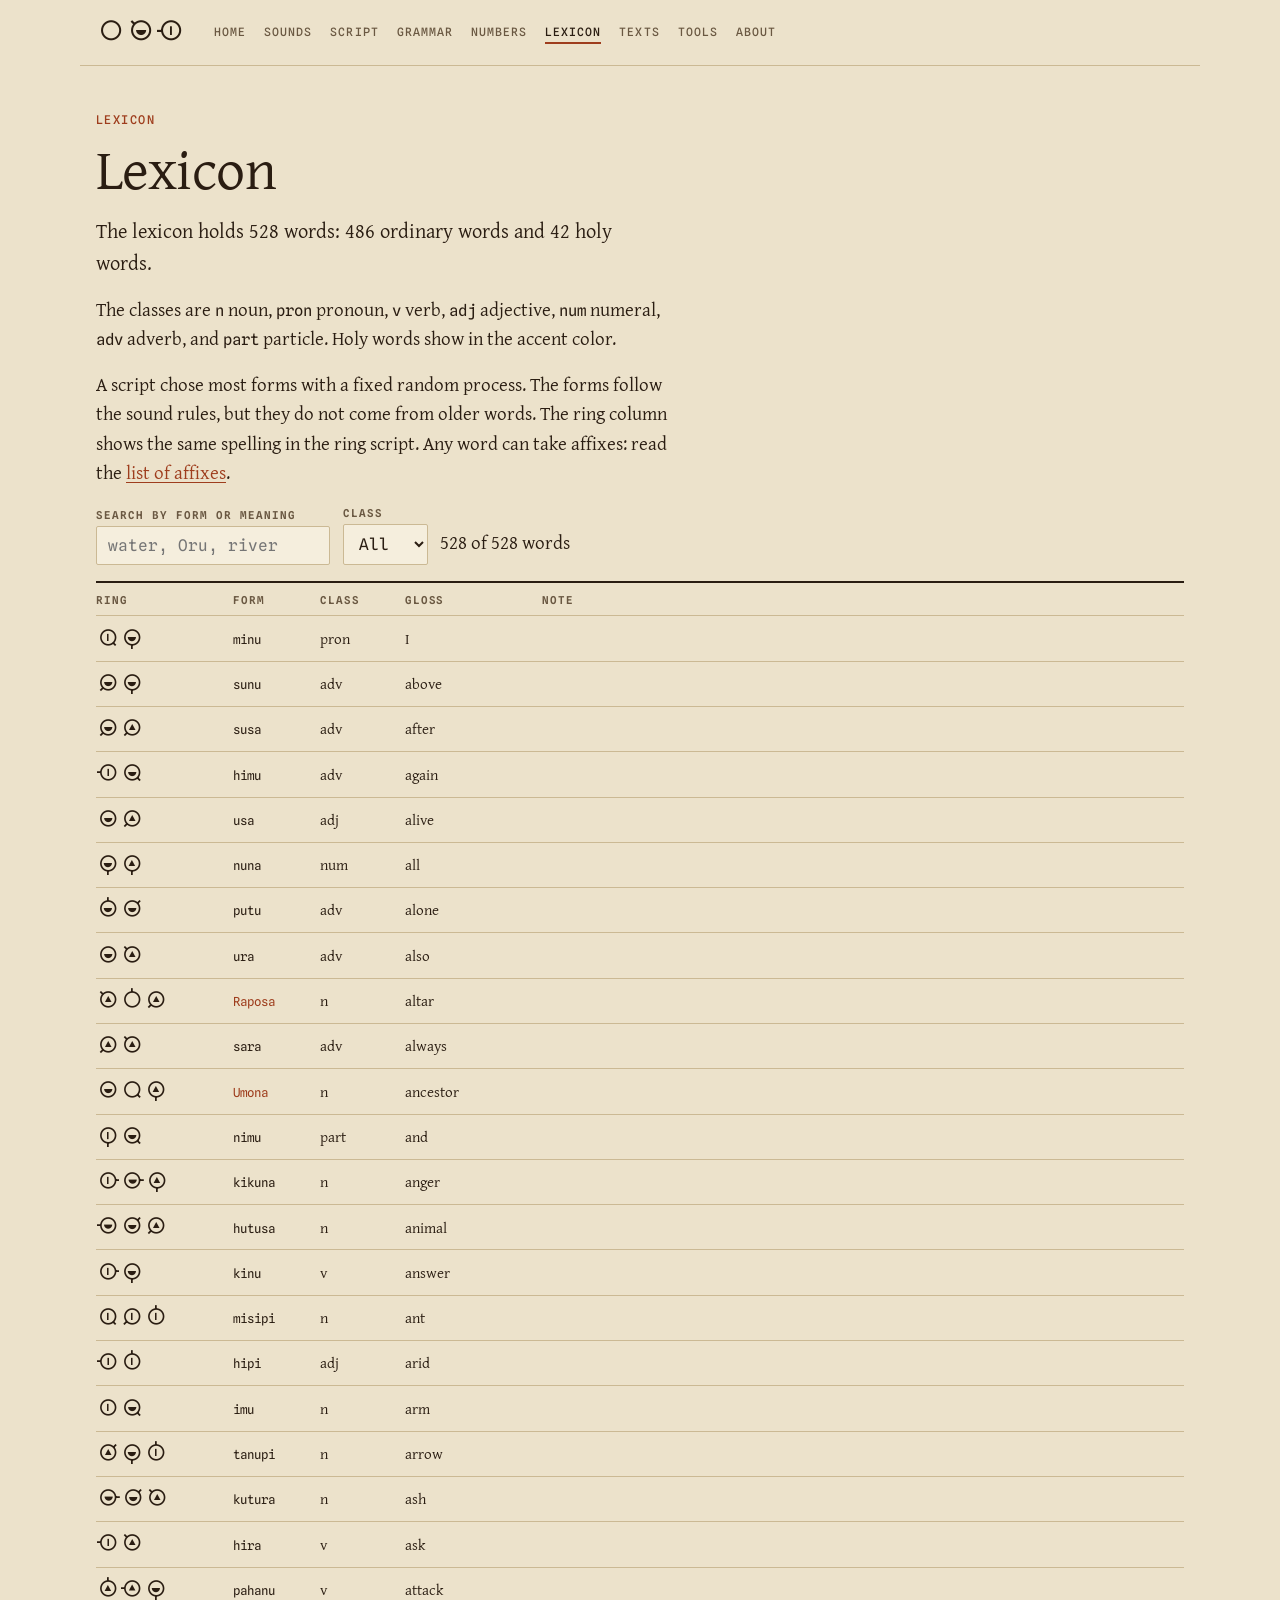
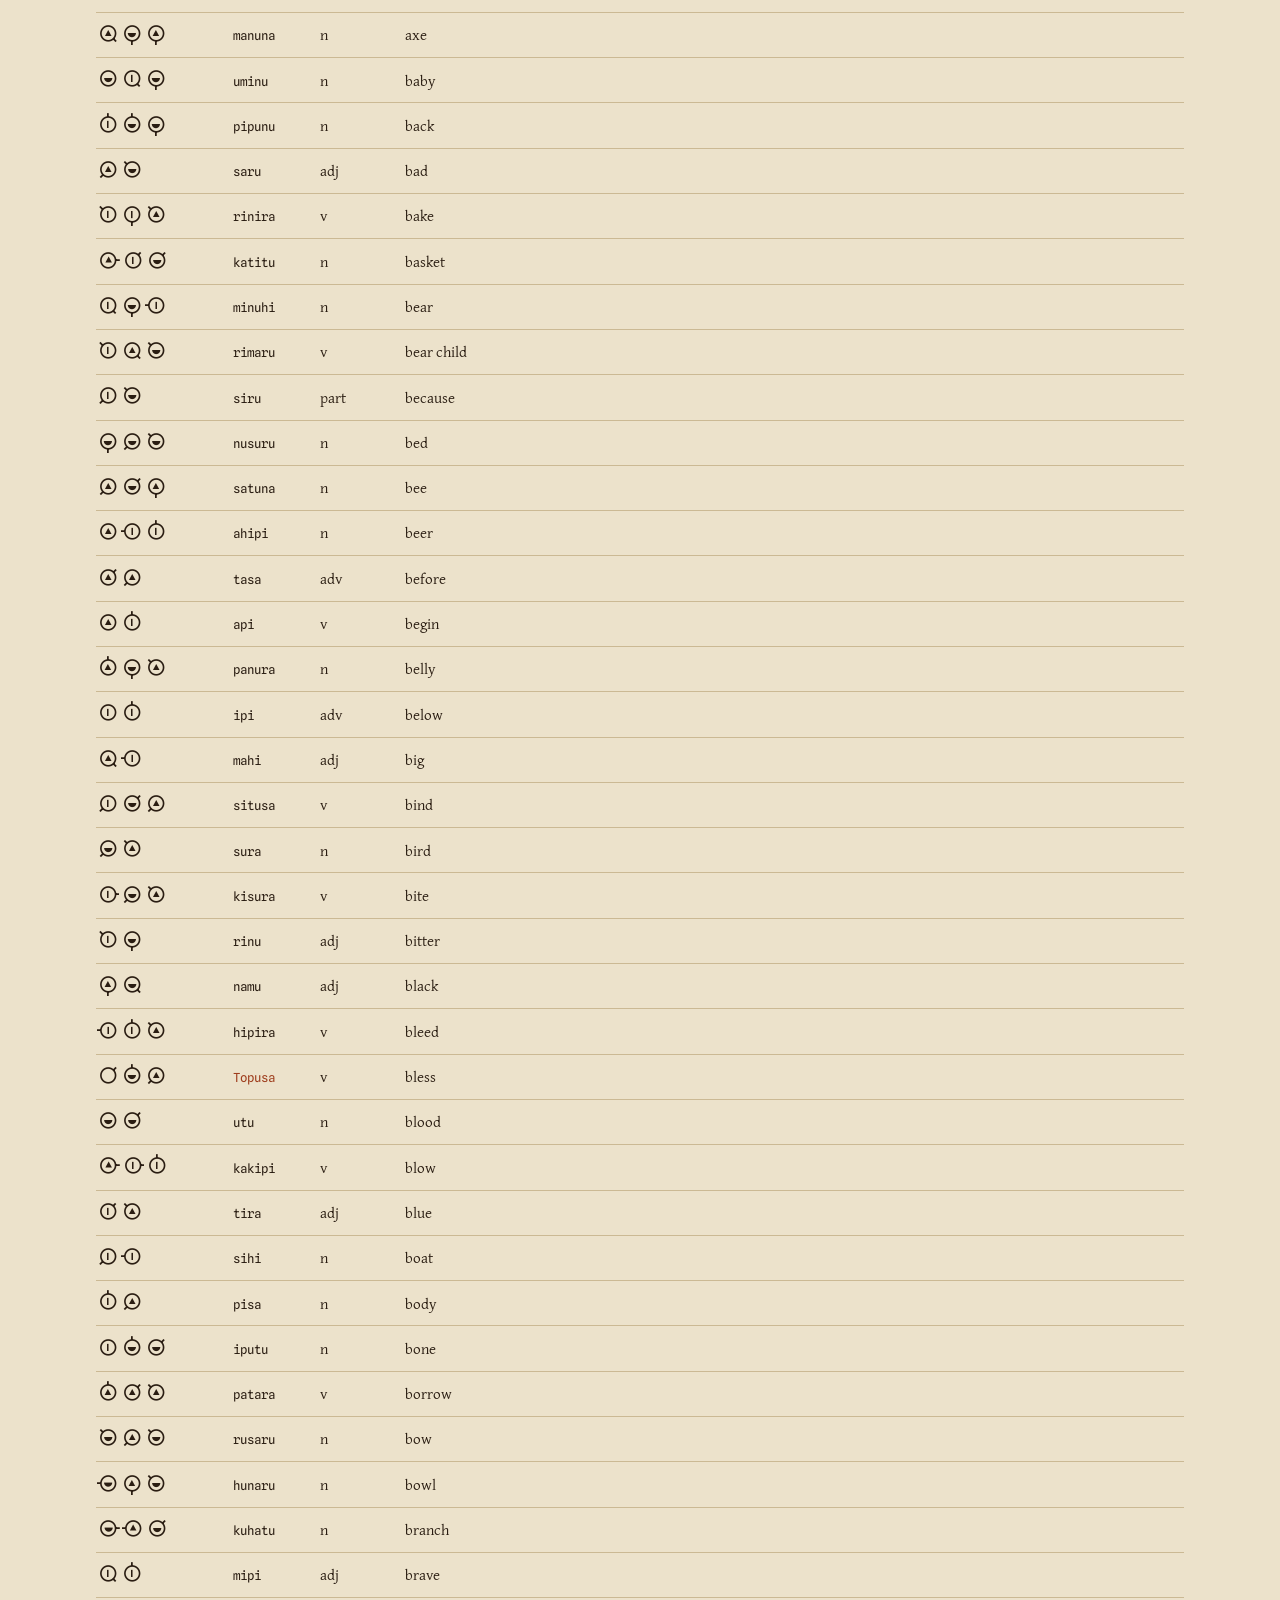
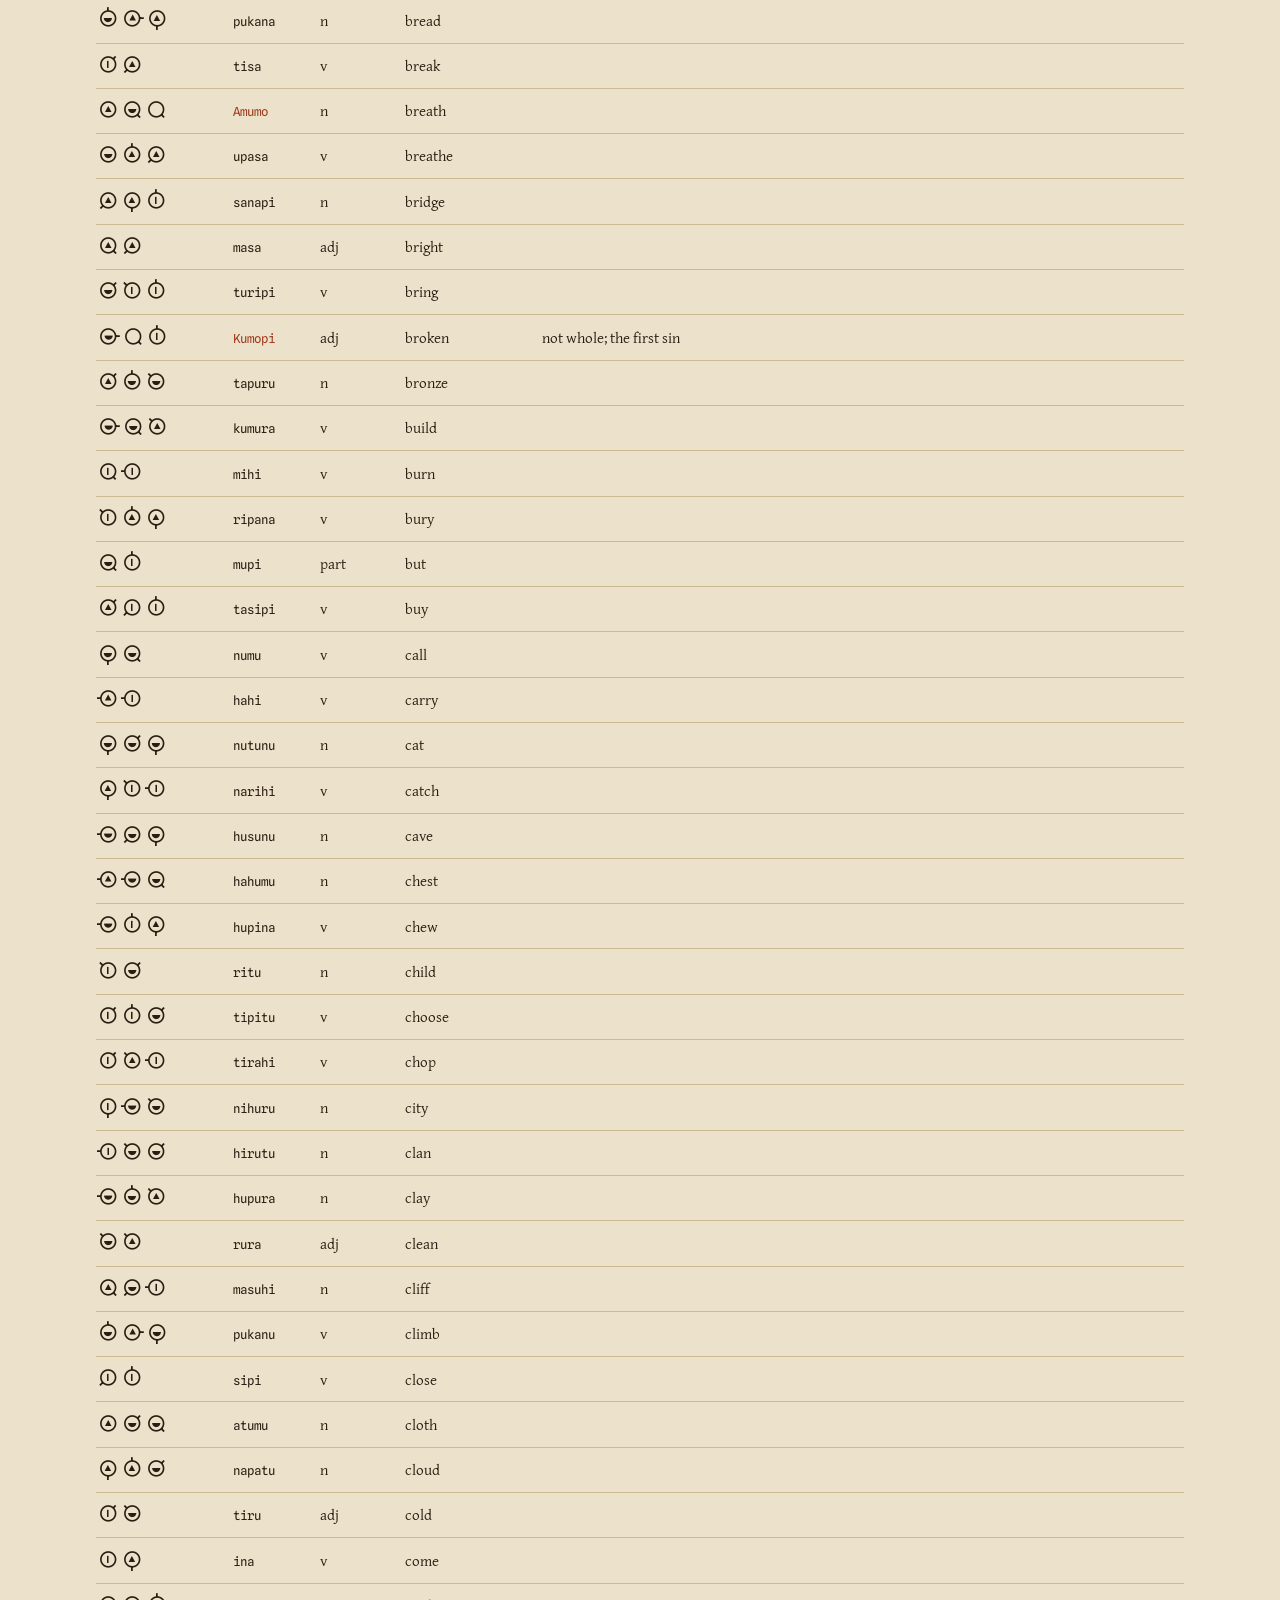
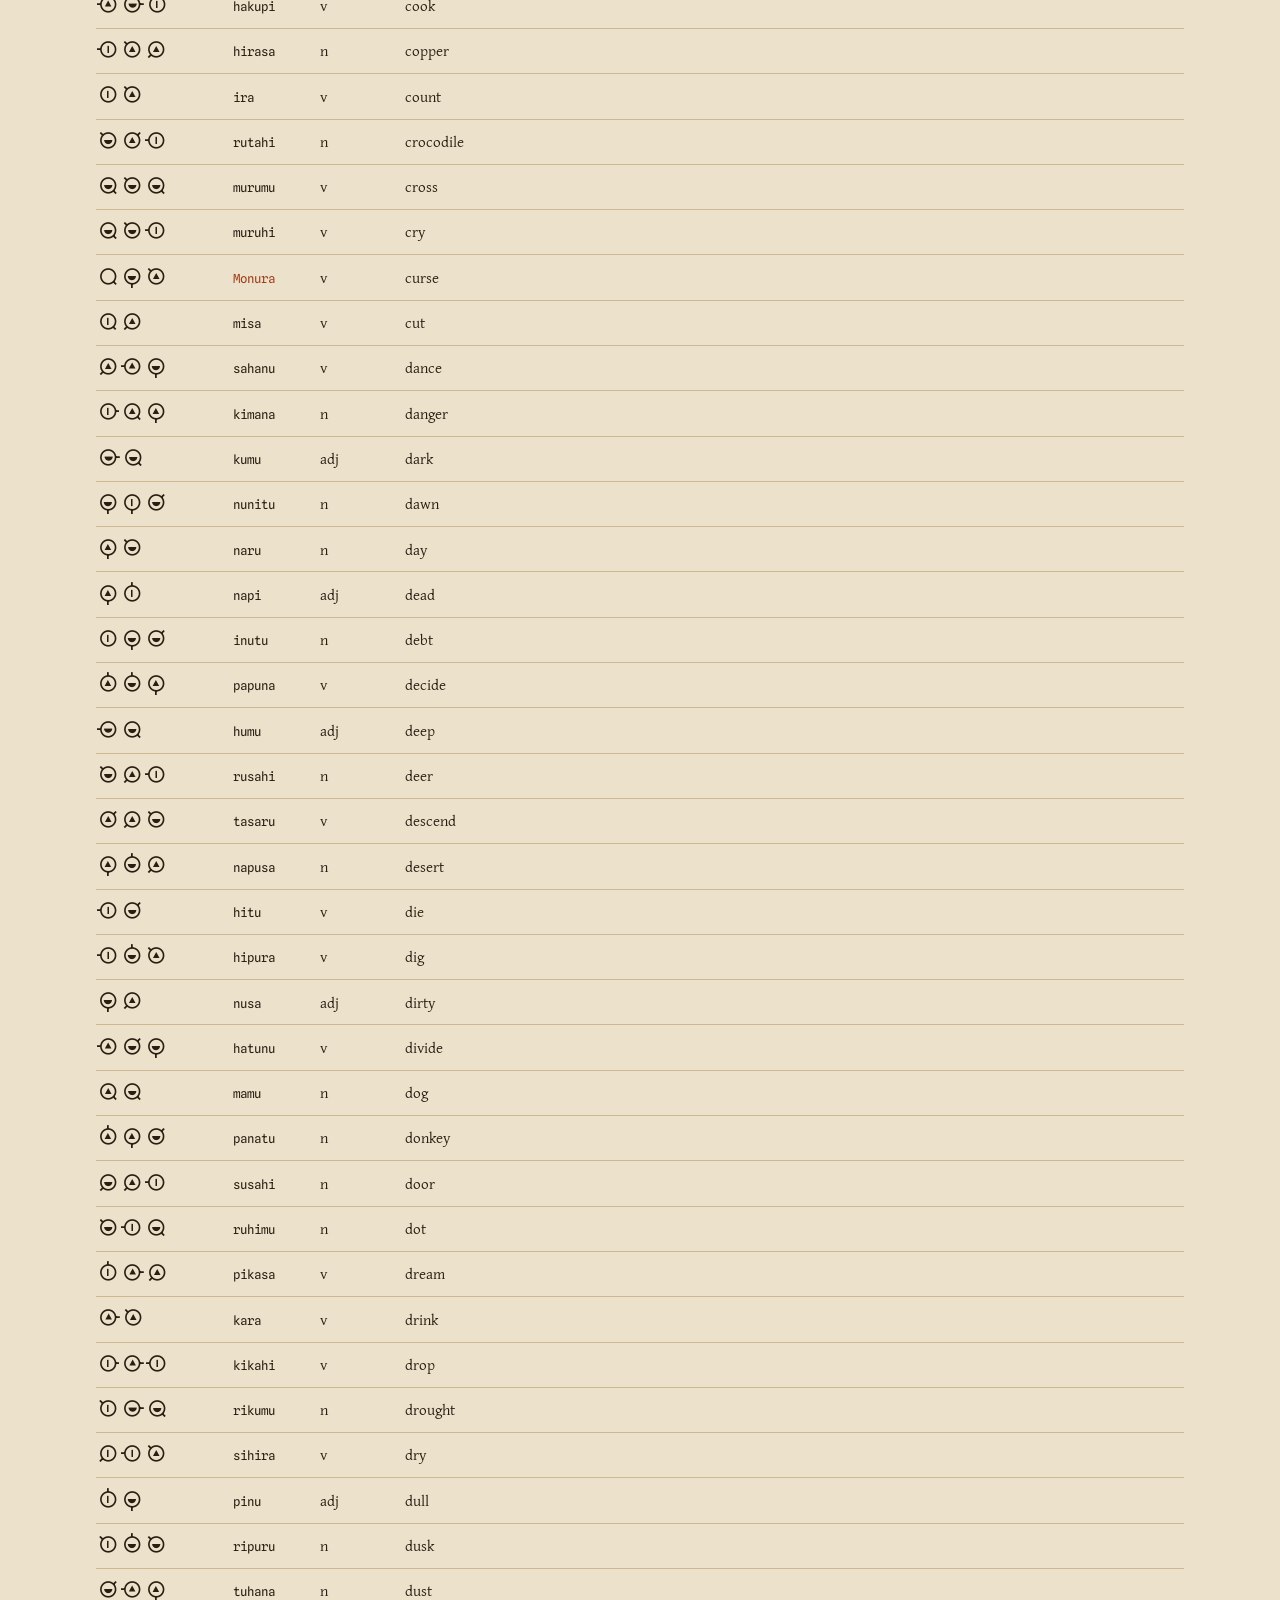
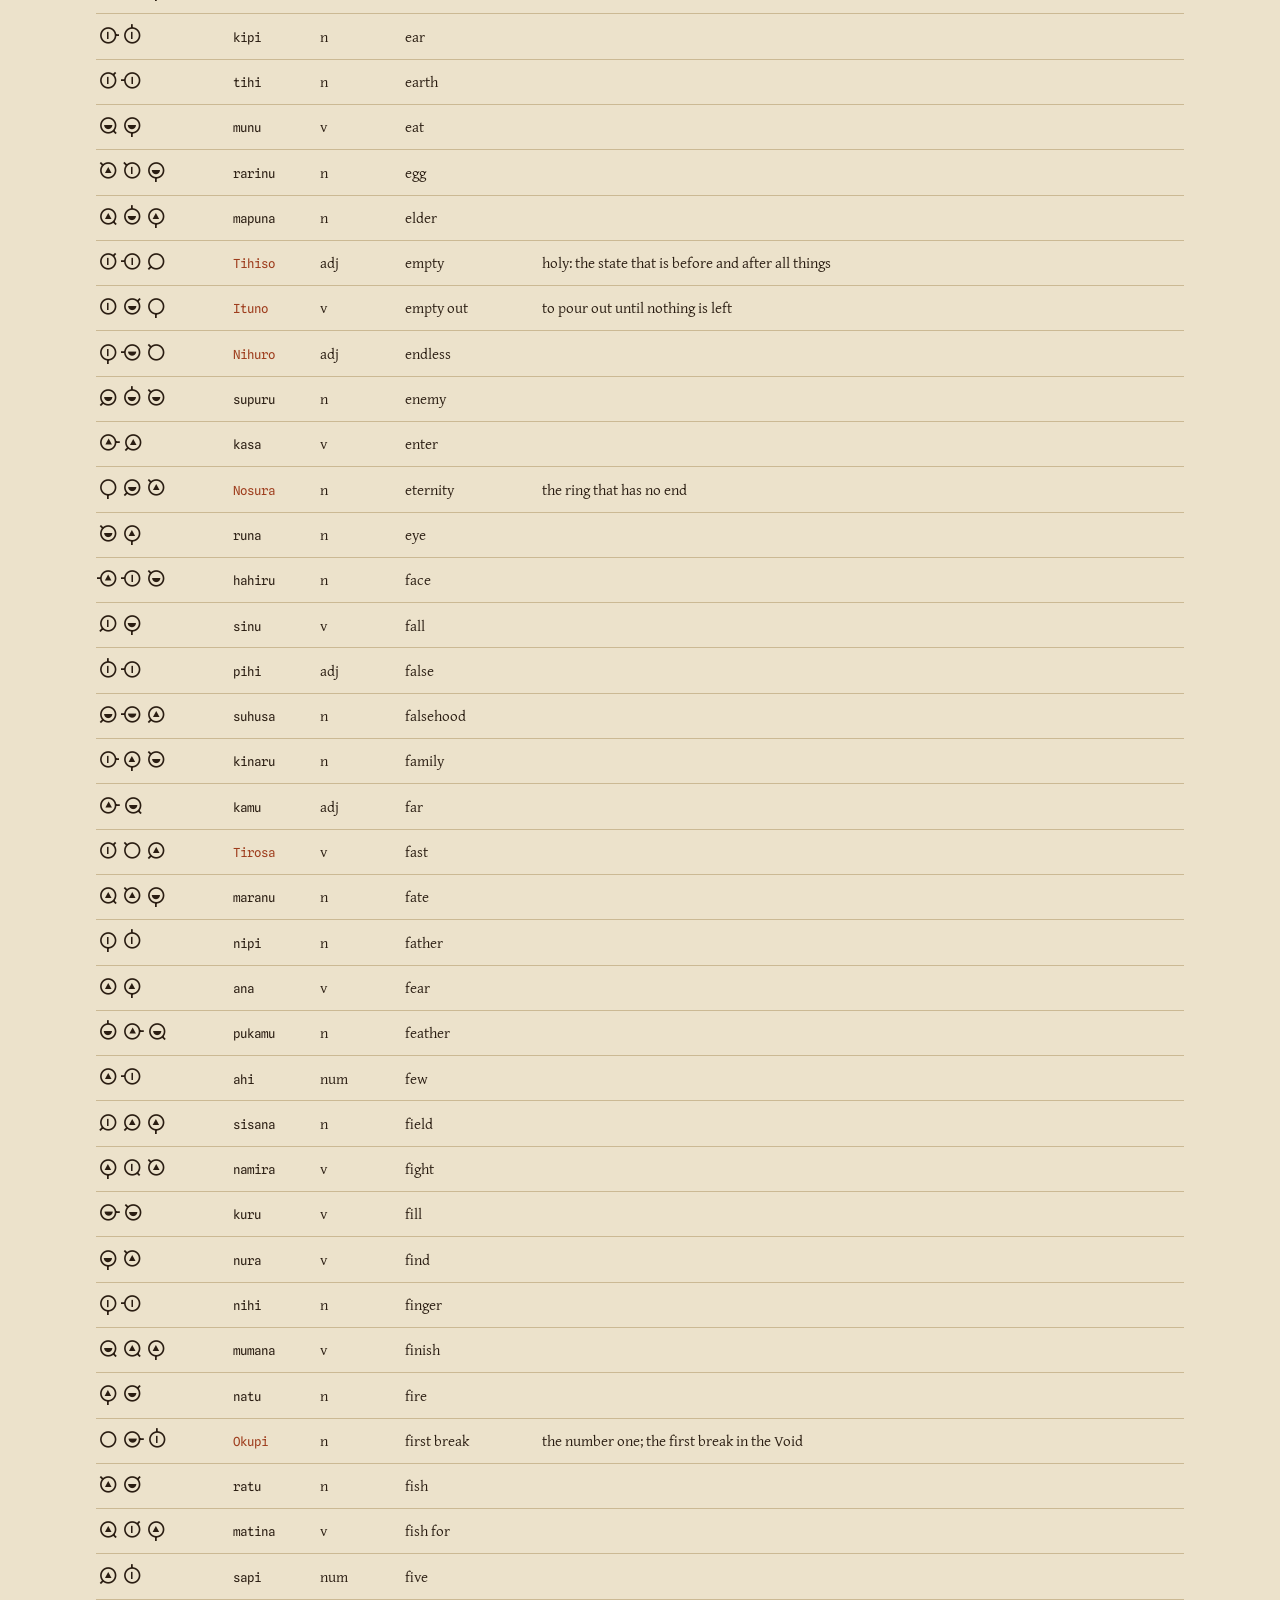
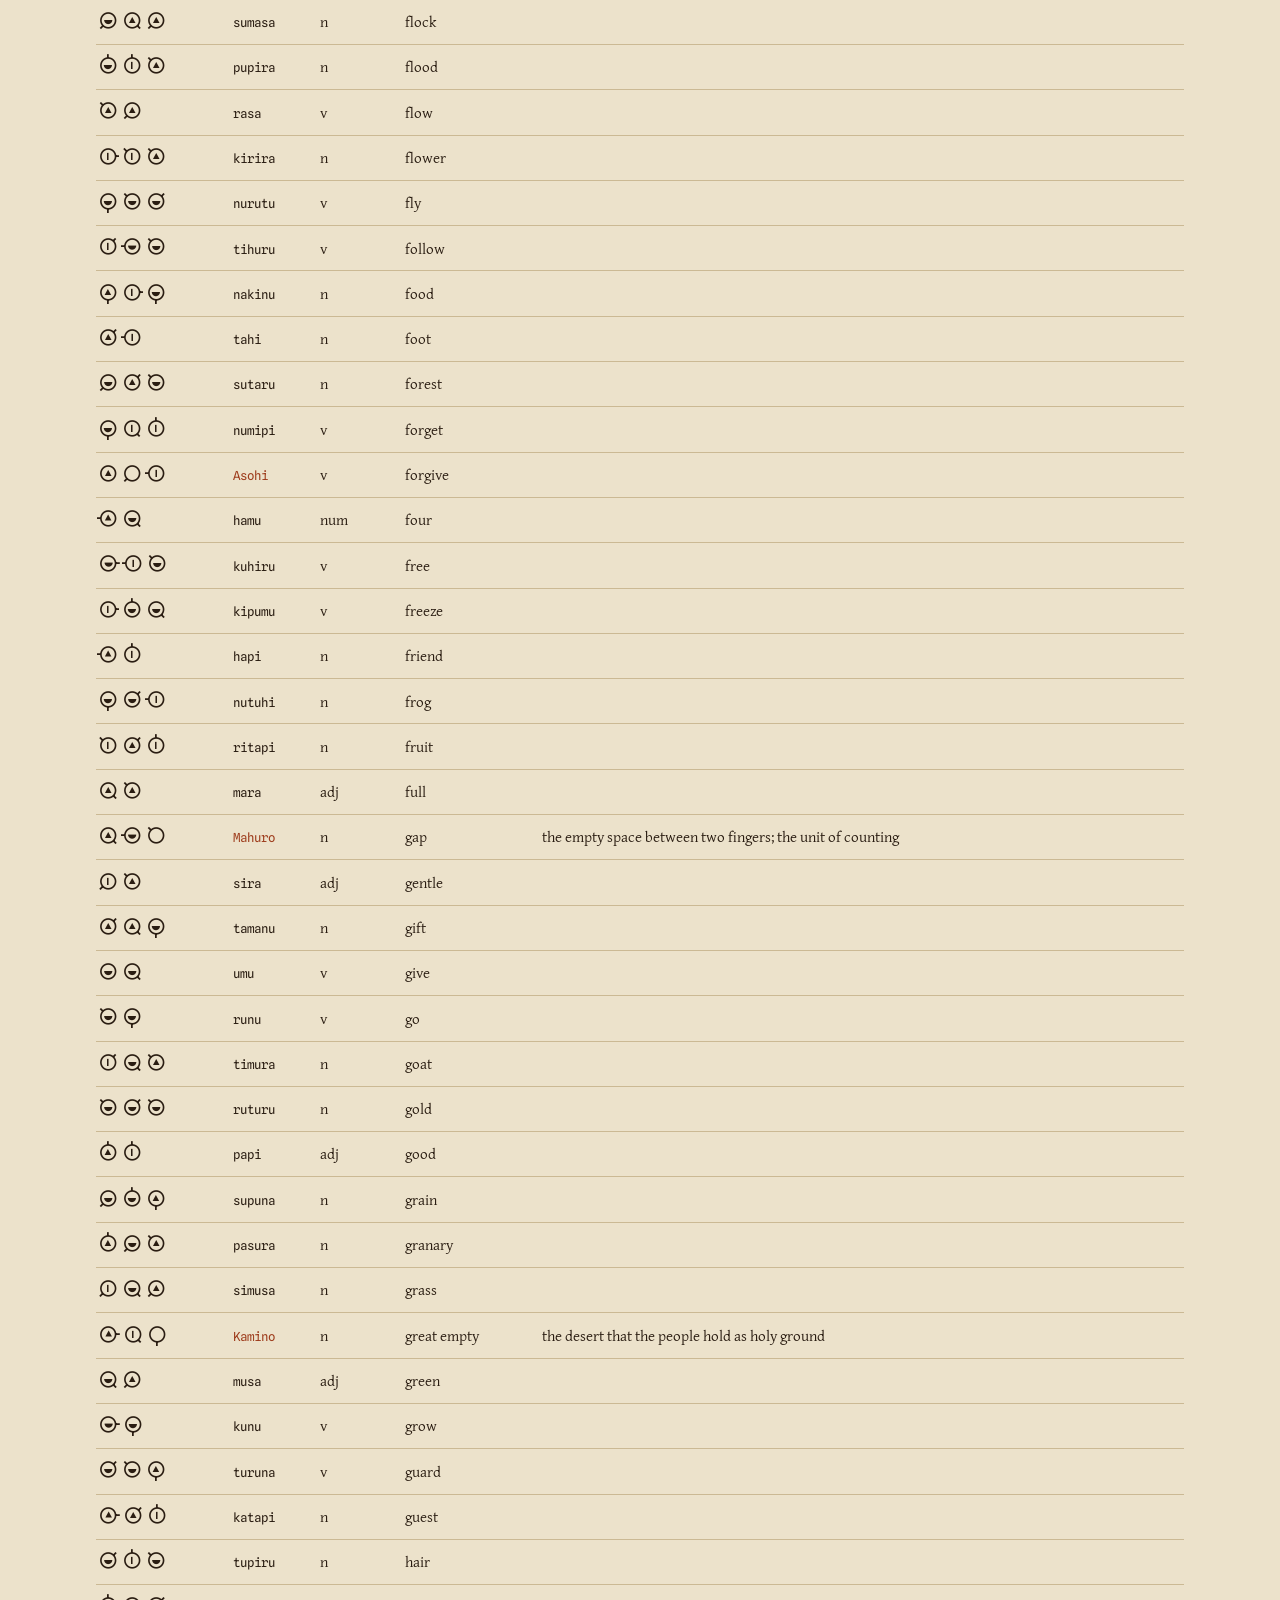
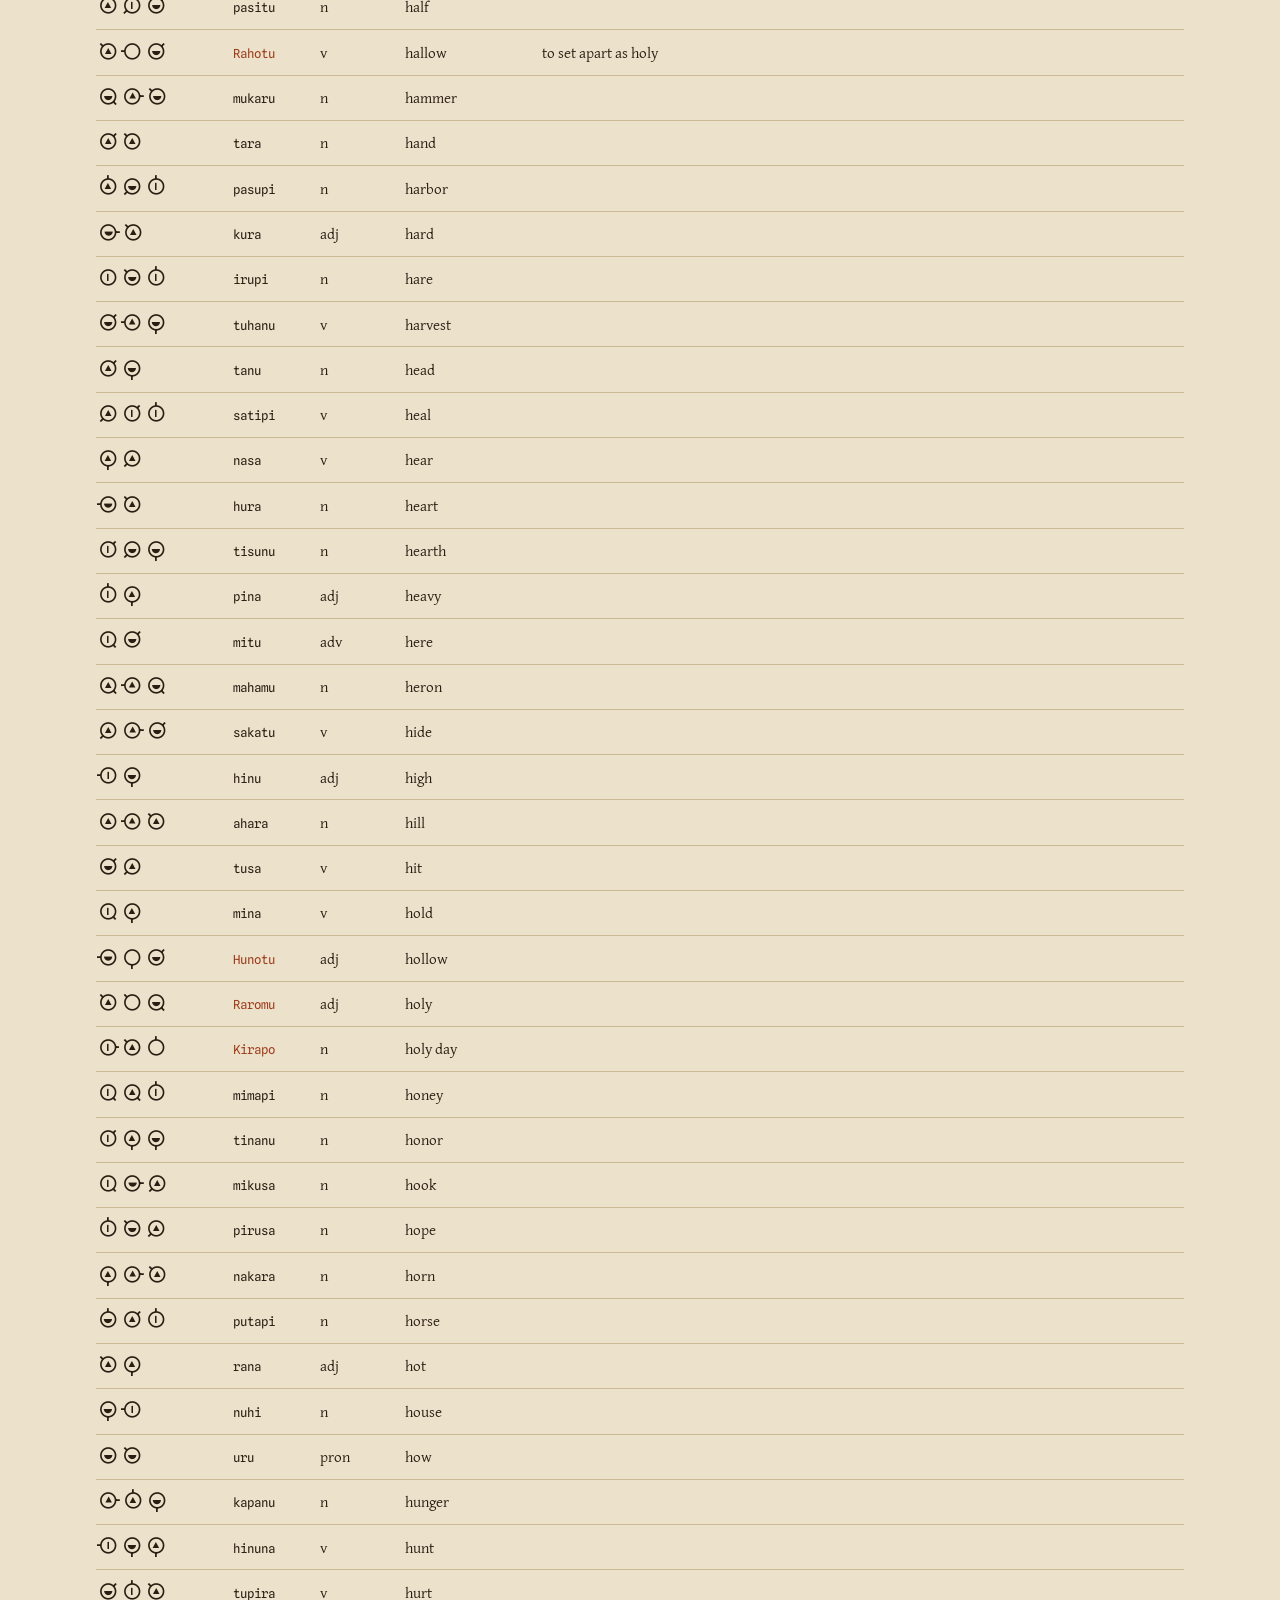
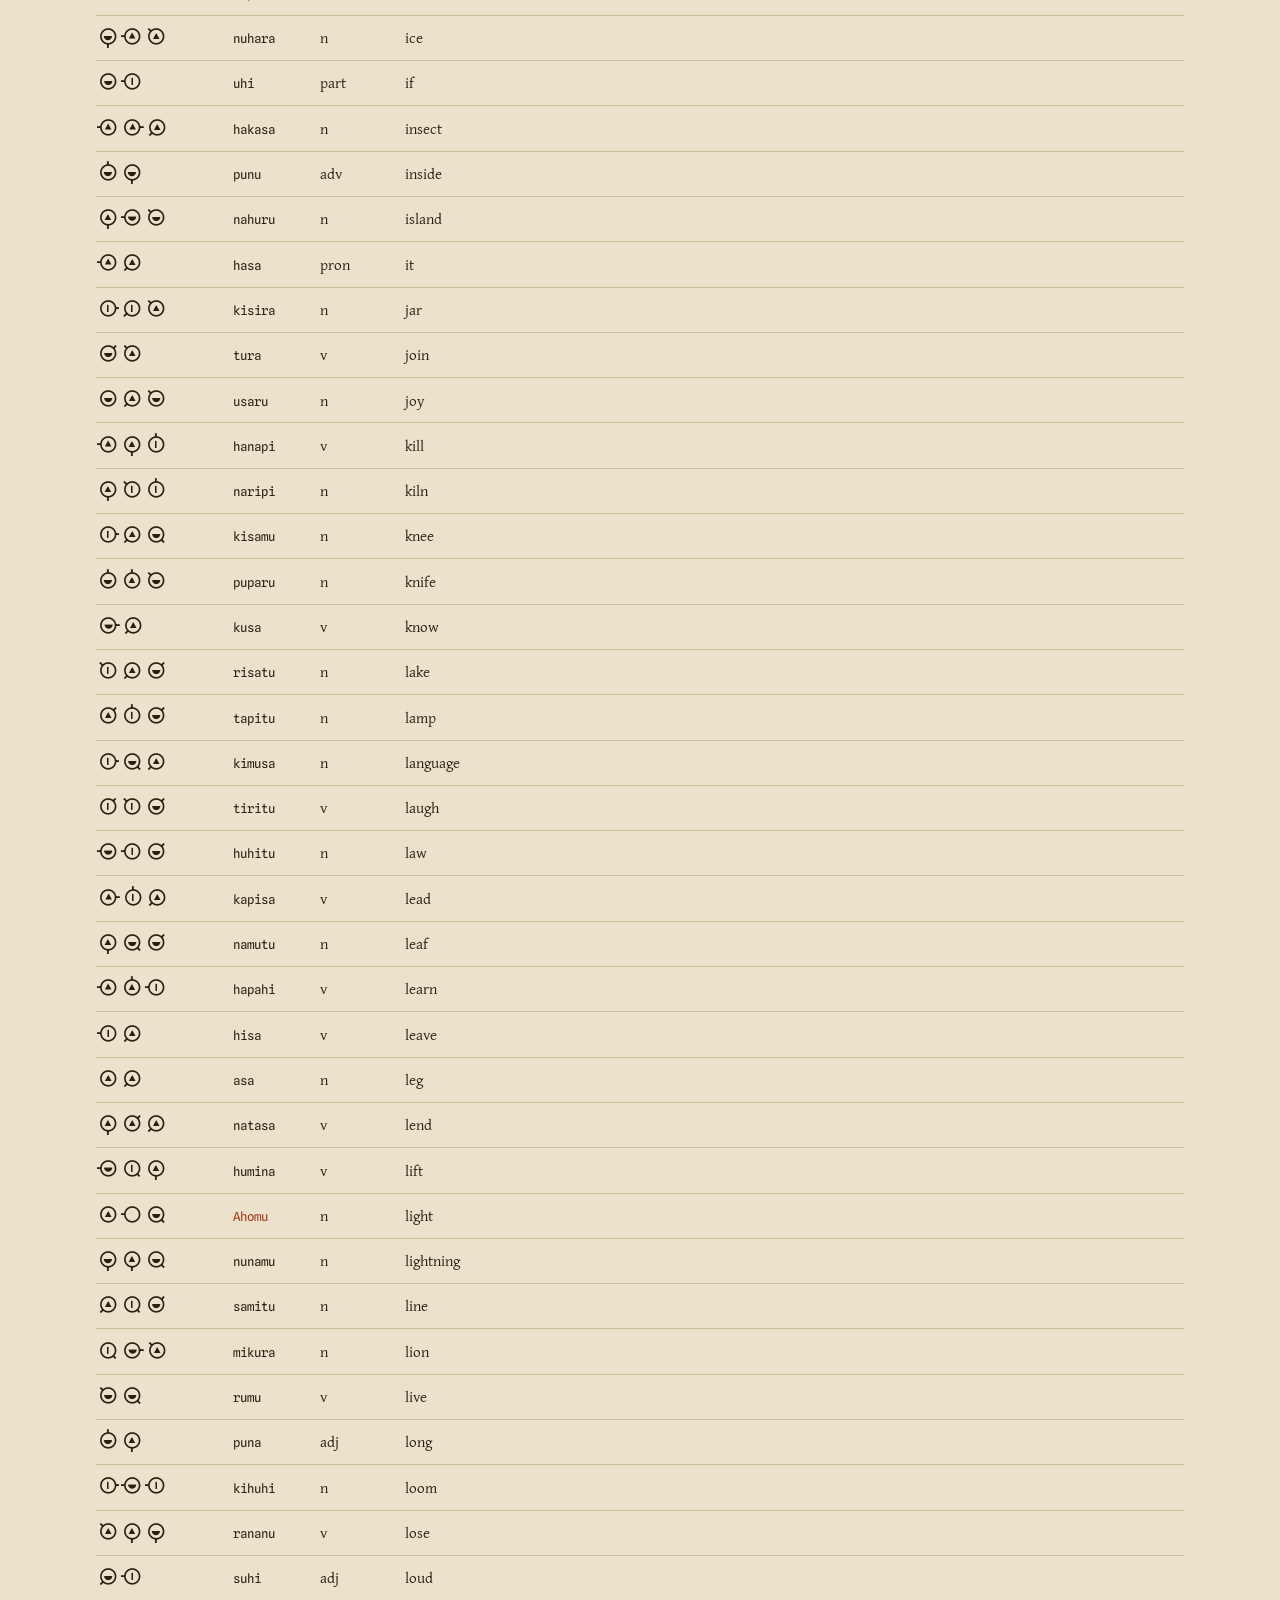
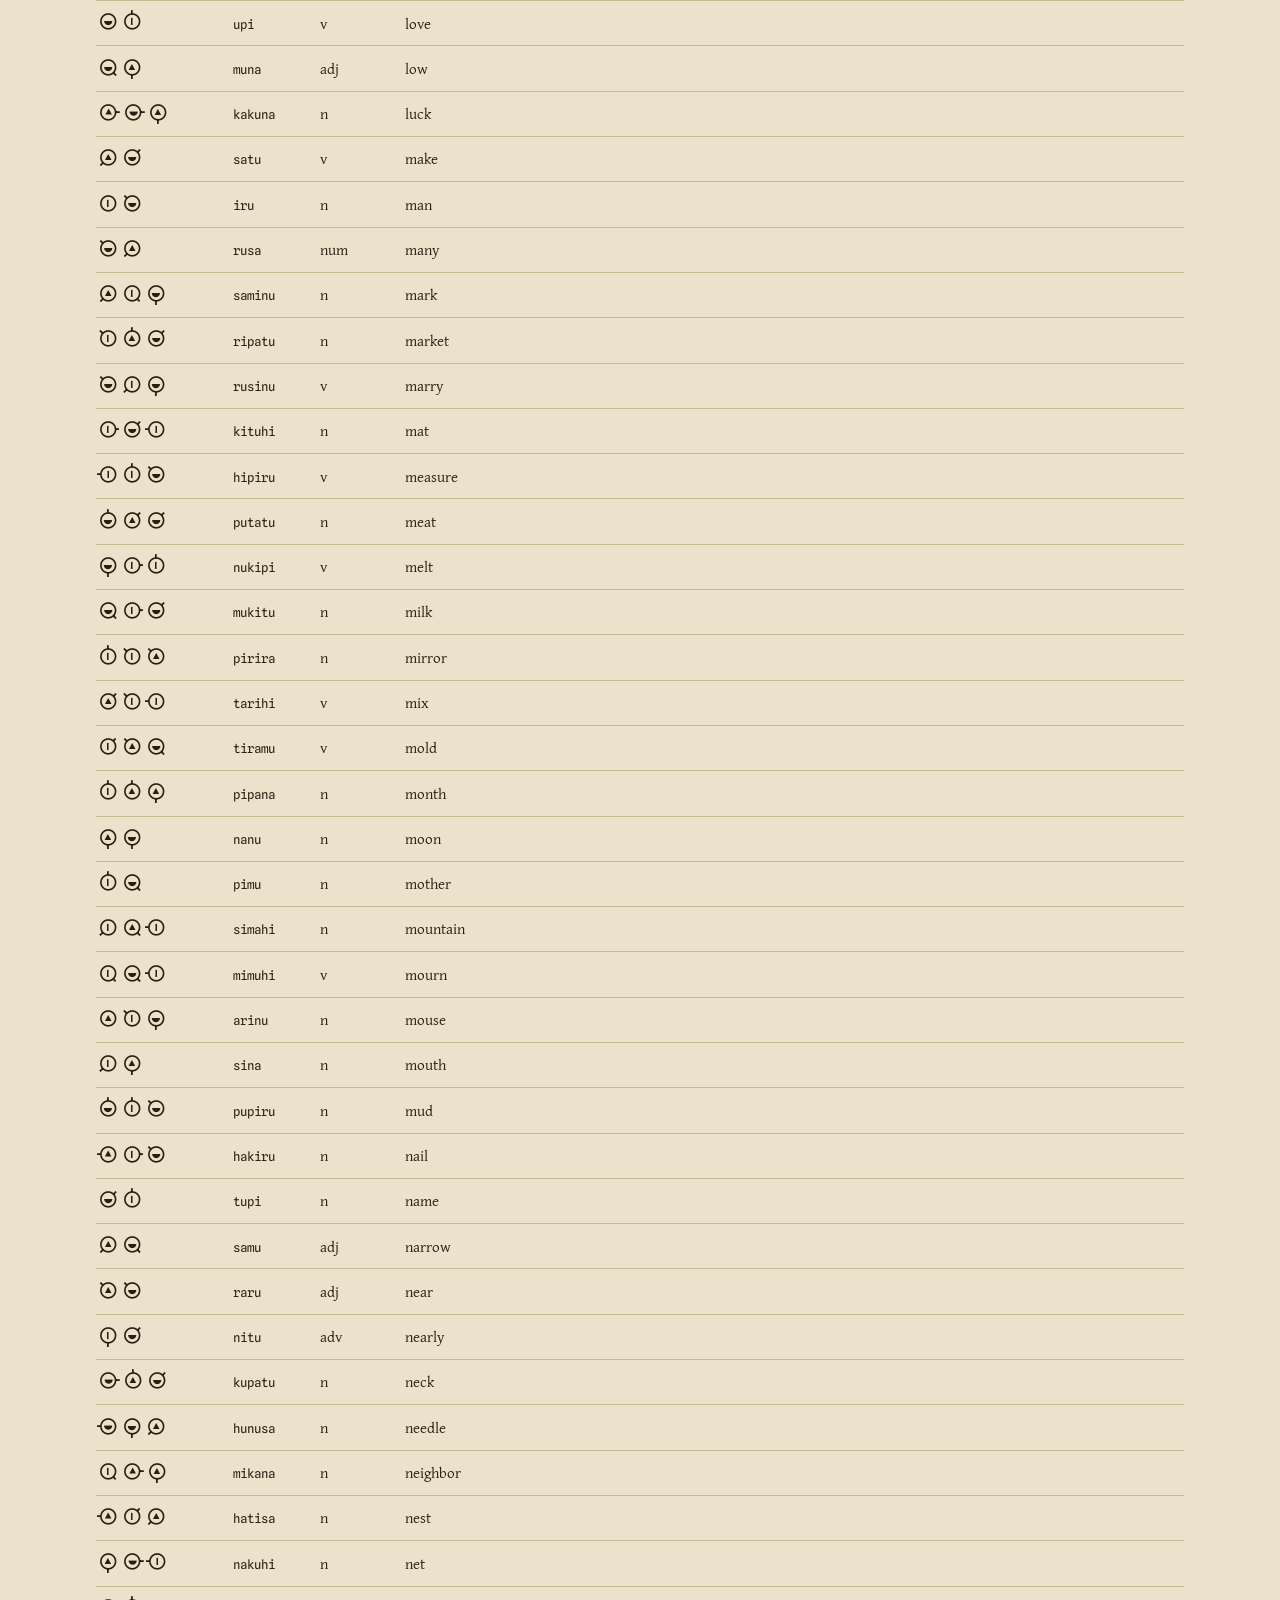
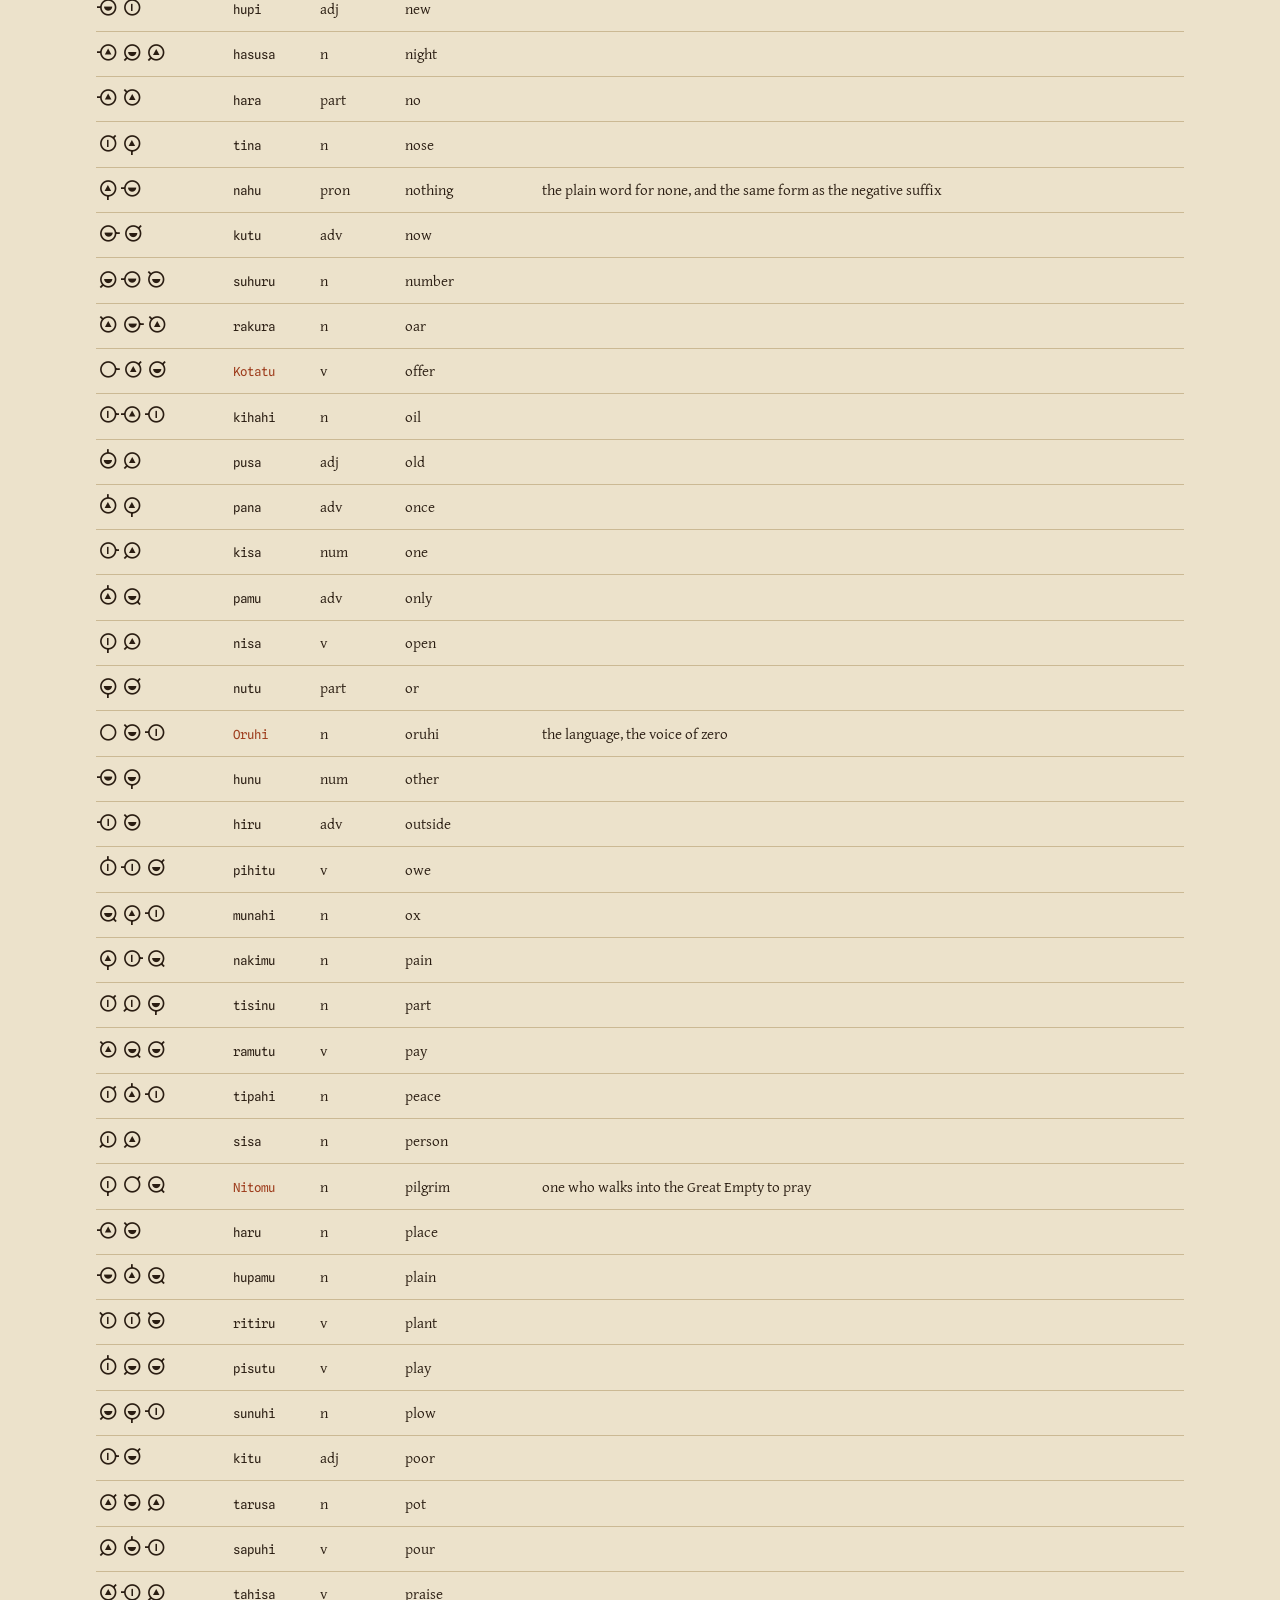
==== docs/lexicon.html @ 67916688 "Add the website The site has nine pages: home, sounds, script, grammar, numbers, lexicon, texts, too" ====
<!doctype html>
<html lang="en">
<head>
<meta charset="utf-8">
<meta name="viewport" content="width=device-width, initial-scale=1">
<title>The Oruhi lexicon</title>
<meta name="description" content="All words of Oruhi with ring script, spelling, part of speech, and English gloss. Search by form or by meaning.">
<link rel="preconnect" href="https://fonts.googleapis.com">
<link rel="preconnect" href="https://fonts.gstatic.com" crossorigin>
<link href="https://fonts.googleapis.com/css2?family=Gentium+Plus:ital,wght@0,400;0,700;1,400&amp;family=Spline+Sans+Mono:wght@400;500;600&amp;display=swap" rel="stylesheet">
<link rel="stylesheet" href="style.css">
<link rel="icon" href="img/favicon.svg" type="image/svg+xml">
</head>
<body>
<a class="skip" href="#main">Skip to the content</a>
<!--gen:nav--><nav class="site" aria-label="Pages"><a class="brand" href="index.html"><span class="ring" lang="x-oruhi">Oruhi</span><span class="sr">Oruhi</span></a><ul><li><a href="index.html">Home</a></li><li><a href="sounds.html">Sounds</a></li><li><a href="script.html">Script</a></li><li><a href="grammar.html">Grammar</a></li><li><a href="numbers.html">Numbers</a></li><li><a href="lexicon.html" aria-current="page">Lexicon</a></li><li><a href="texts.html">Texts</a></li><li><a href="tools.html">Tools</a></li><li><a href="about.html">About</a></li></ul></nav><!--/gen:nav-->
<main id="main" class="wrap">
  <p class="kicker">Lexicon</p>
  <h1>Lexicon</h1>
  <p class="lead">The lexicon holds <!--gen:count words-->528<!--/gen:count--> words: <!--gen:count ordinary-->486<!--/gen:count--> ordinary words and <!--gen:count holy-->42<!--/gen:count--> holy words.</p>
  <p>The classes are <code>n</code> noun, <code>pron</code> pronoun, <code>v</code> verb, <code>adj</code> adjective, <code>num</code> numeral, <code>adv</code> adverb, and <code>part</code> particle. Holy words show in the accent color.</p>
  <p>A script chose most forms with a fixed random process. The forms follow the sound rules, but they do not come from older words. The ring column shows the same spelling in the ring script. Any word can take affixes: read the <a href="grammar.html#affixes">list of affixes</a>.</p>

  <div class="controls">
    <div><label for="lex-q">Search by form or meaning</label><input id="lex-q" type="search" autocomplete="off" placeholder="water, Oru, river"></div>
    <div><label for="lex-pos">Class</label>
      <select id="lex-pos">
        <option value="">All</option><option value="n">n</option><option value="pron">pron</option><option value="v">v</option><option value="adj">adj</option><option value="num">num</option><option value="adv">adv</option><option value="part">part</option>
      </select></div>
    <p id="lex-count" aria-live="polite" style="margin:0 0 0.5rem"></p>
  </div>
  <!--gen:lexicon--><div class="tbl"><table id="lex" class="lex"><thead><tr><th scope="col">Ring</th><th scope="col">Form</th><th scope="col">Class</th><th scope="col">Gloss</th><th scope="col">Note</th></tr></thead><tbody><tr data-pos="pron" data-q="I minu"><td><span class="ring" lang="x-oruhi">minu</span></td><td><code>minu</code></td><td>pron</td><td>I</td><td></td></tr><tr data-pos="adv" data-q="above sunu"><td><span class="ring" lang="x-oruhi">sunu</span></td><td><code>sunu</code></td><td>adv</td><td>above</td><td></td></tr><tr data-pos="adv" data-q="after susa"><td><span class="ring" lang="x-oruhi">susa</span></td><td><code>susa</code></td><td>adv</td><td>after</td><td></td></tr><tr data-pos="adv" data-q="again himu"><td><span class="ring" lang="x-oruhi">himu</span></td><td><code>himu</code></td><td>adv</td><td>again</td><td></td></tr><tr data-pos="adj" data-q="alive usa"><td><span class="ring" lang="x-oruhi">usa</span></td><td><code>usa</code></td><td>adj</td><td>alive</td><td></td></tr><tr data-pos="num" data-q="all nuna"><td><span class="ring" lang="x-oruhi">nuna</span></td><td><code>nuna</code></td><td>num</td><td>all</td><td></td></tr><tr data-pos="adv" data-q="alone putu"><td><span class="ring" lang="x-oruhi">putu</span></td><td><code>putu</code></td><td>adv</td><td>alone</td><td></td></tr><tr data-pos="adv" data-q="also ura"><td><span class="ring" lang="x-oruhi">ura</span></td><td><code>ura</code></td><td>adv</td><td>also</td><td></td></tr><tr data-pos="n" data-q="altar raposa"><td><span class="ring" lang="x-oruhi">raposa</span></td><td><code class="holy">Raposa</code></td><td>n</td><td>altar</td><td></td></tr><tr data-pos="adv" data-q="always sara"><td><span class="ring" lang="x-oruhi">sara</span></td><td><code>sara</code></td><td>adv</td><td>always</td><td></td></tr><tr data-pos="n" data-q="ancestor umona"><td><span class="ring" lang="x-oruhi">umona</span></td><td><code class="holy">Umona</code></td><td>n</td><td>ancestor</td><td></td></tr><tr data-pos="part" data-q="and nimu"><td><span class="ring" lang="x-oruhi">nimu</span></td><td><code>nimu</code></td><td>part</td><td>and</td><td></td></tr><tr data-pos="n" data-q="anger kikuna"><td><span class="ring" lang="x-oruhi">kikuna</span></td><td><code>kikuna</code></td><td>n</td><td>anger</td><td></td></tr><tr data-pos="n" data-q="animal hutusa"><td><span class="ring" lang="x-oruhi">hutusa</span></td><td><code>hutusa</code></td><td>n</td><td>animal</td><td></td></tr><tr data-pos="v" data-q="answer kinu"><td><span class="ring" lang="x-oruhi">kinu</span></td><td><code>kinu</code></td><td>v</td><td>answer</td><td></td></tr><tr data-pos="n" data-q="ant misipi"><td><span class="ring" lang="x-oruhi">misipi</span></td><td><code>misipi</code></td><td>n</td><td>ant</td><td></td></tr><tr data-pos="adj" data-q="arid hipi"><td><span class="ring" lang="x-oruhi">hipi</span></td><td><code>hipi</code></td><td>adj</td><td>arid</td><td></td></tr><tr data-pos="n" data-q="arm imu"><td><span class="ring" lang="x-oruhi">imu</span></td><td><code>imu</code></td><td>n</td><td>arm</td><td></td></tr><tr data-pos="n" data-q="arrow tanupi"><td><span class="ring" lang="x-oruhi">tanupi</span></td><td><code>tanupi</code></td><td>n</td><td>arrow</td><td></td></tr><tr data-pos="n" data-q="ash kutura"><td><span class="ring" lang="x-oruhi">kutura</span></td><td><code>kutura</code></td><td>n</td><td>ash</td><td></td></tr><tr data-pos="v" data-q="ask hira"><td><span class="ring" lang="x-oruhi">hira</span></td><td><code>hira</code></td><td>v</td><td>ask</td><td></td></tr><tr data-pos="v" data-q="attack pahanu"><td><span class="ring" lang="x-oruhi">pahanu</span></td><td><code>pahanu</code></td><td>v</td><td>attack</td><td></td></tr><tr data-pos="n" data-q="axe manuna"><td><span class="ring" lang="x-oruhi">manuna</span></td><td><code>manuna</code></td><td>n</td><td>axe</td><td></td></tr><tr data-pos="n" data-q="baby uminu"><td><span class="ring" lang="x-oruhi">uminu</span></td><td><code>uminu</code></td><td>n</td><td>baby</td><td></td></tr><tr data-pos="n" data-q="back pipunu"><td><span class="ring" lang="x-oruhi">pipunu</span></td><td><code>pipunu</code></td><td>n</td><td>back</td><td></td></tr><tr data-pos="adj" data-q="bad saru"><td><span class="ring" lang="x-oruhi">saru</span></td><td><code>saru</code></td><td>adj</td><td>bad</td><td></td></tr><tr data-pos="v" data-q="bake rinira"><td><span class="ring" lang="x-oruhi">rinira</span></td><td><code>rinira</code></td><td>v</td><td>bake</td><td></td></tr><tr data-pos="n" data-q="basket katitu"><td><span class="ring" lang="x-oruhi">katitu</span></td><td><code>katitu</code></td><td>n</td><td>basket</td><td></td></tr><tr data-pos="n" data-q="bear minuhi"><td><span class="ring" lang="x-oruhi">minuhi</span></td><td><code>minuhi</code></td><td>n</td><td>bear</td><td></td></tr><tr data-pos="v" data-q="bear child rimaru"><td><span class="ring" lang="x-oruhi">rimaru</span></td><td><code>rimaru</code></td><td>v</td><td>bear child</td><td></td></tr><tr data-pos="part" data-q="because siru"><td><span class="ring" lang="x-oruhi">siru</span></td><td><code>siru</code></td><td>part</td><td>because</td><td></td></tr><tr data-pos="n" data-q="bed nusuru"><td><span class="ring" lang="x-oruhi">nusuru</span></td><td><code>nusuru</code></td><td>n</td><td>bed</td><td></td></tr><tr data-pos="n" data-q="bee satuna"><td><span class="ring" lang="x-oruhi">satuna</span></td><td><code>satuna</code></td><td>n</td><td>bee</td><td></td></tr><tr data-pos="n" data-q="beer ahipi"><td><span class="ring" lang="x-oruhi">ahipi</span></td><td><code>ahipi</code></td><td>n</td><td>beer</td><td></td></tr><tr data-pos="adv" data-q="before tasa"><td><span class="ring" lang="x-oruhi">tasa</span></td><td><code>tasa</code></td><td>adv</td><td>before</td><td></td></tr><tr data-pos="v" data-q="begin api"><td><span class="ring" lang="x-oruhi">api</span></td><td><code>api</code></td><td>v</td><td>begin</td><td></td></tr><tr data-pos="n" data-q="belly panura"><td><span class="ring" lang="x-oruhi">panura</span></td><td><code>panura</code></td><td>n</td><td>belly</td><td></td></tr><tr data-pos="adv" data-q="below ipi"><td><span class="ring" lang="x-oruhi">ipi</span></td><td><code>ipi</code></td><td>adv</td><td>below</td><td></td></tr><tr data-pos="adj" data-q="big mahi"><td><span class="ring" lang="x-oruhi">mahi</span></td><td><code>mahi</code></td><td>adj</td><td>big</td><td></td></tr><tr data-pos="v" data-q="bind situsa"><td><span class="ring" lang="x-oruhi">situsa</span></td><td><code>situsa</code></td><td>v</td><td>bind</td><td></td></tr><tr data-pos="n" data-q="bird sura"><td><span class="ring" lang="x-oruhi">sura</span></td><td><code>sura</code></td><td>n</td><td>bird</td><td></td></tr><tr data-pos="v" data-q="bite kisura"><td><span class="ring" lang="x-oruhi">kisura</span></td><td><code>kisura</code></td><td>v</td><td>bite</td><td></td></tr><tr data-pos="adj" data-q="bitter rinu"><td><span class="ring" lang="x-oruhi">rinu</span></td><td><code>rinu</code></td><td>adj</td><td>bitter</td><td></td></tr><tr data-pos="adj" data-q="black namu"><td><span class="ring" lang="x-oruhi">namu</span></td><td><code>namu</code></td><td>adj</td><td>black</td><td></td></tr><tr data-pos="v" data-q="bleed hipira"><td><span class="ring" lang="x-oruhi">hipira</span></td><td><code>hipira</code></td><td>v</td><td>bleed</td><td></td></tr><tr data-pos="v" data-q="bless topusa"><td><span class="ring" lang="x-oruhi">topusa</span></td><td><code class="holy">Topusa</code></td><td>v</td><td>bless</td><td></td></tr><tr data-pos="n" data-q="blood utu"><td><span class="ring" lang="x-oruhi">utu</span></td><td><code>utu</code></td><td>n</td><td>blood</td><td></td></tr><tr data-pos="v" data-q="blow kakipi"><td><span class="ring" lang="x-oruhi">kakipi</span></td><td><code>kakipi</code></td><td>v</td><td>blow</td><td></td></tr><tr data-pos="adj" data-q="blue tira"><td><span class="ring" lang="x-oruhi">tira</span></td><td><code>tira</code></td><td>adj</td><td>blue</td><td></td></tr><tr data-pos="n" data-q="boat sihi"><td><span class="ring" lang="x-oruhi">sihi</span></td><td><code>sihi</code></td><td>n</td><td>boat</td><td></td></tr><tr data-pos="n" data-q="body pisa"><td><span class="ring" lang="x-oruhi">pisa</span></td><td><code>pisa</code></td><td>n</td><td>body</td><td></td></tr><tr data-pos="n" data-q="bone iputu"><td><span class="ring" lang="x-oruhi">iputu</span></td><td><code>iputu</code></td><td>n</td><td>bone</td><td></td></tr><tr data-pos="v" data-q="borrow patara"><td><span class="ring" lang="x-oruhi">patara</span></td><td><code>patara</code></td><td>v</td><td>borrow</td><td></td></tr><tr data-pos="n" data-q="bow rusaru"><td><span class="ring" lang="x-oruhi">rusaru</span></td><td><code>rusaru</code></td><td>n</td><td>bow</td><td></td></tr><tr data-pos="n" data-q="bowl hunaru"><td><span class="ring" lang="x-oruhi">hunaru</span></td><td><code>hunaru</code></td><td>n</td><td>bowl</td><td></td></tr><tr data-pos="n" data-q="branch kuhatu"><td><span class="ring" lang="x-oruhi">kuhatu</span></td><td><code>kuhatu</code></td><td>n</td><td>branch</td><td></td></tr><tr data-pos="adj" data-q="brave mipi"><td><span class="ring" lang="x-oruhi">mipi</span></td><td><code>mipi</code></td><td>adj</td><td>brave</td><td></td></tr><tr data-pos="n" data-q="bread pukana"><td><span class="ring" lang="x-oruhi">pukana</span></td><td><code>pukana</code></td><td>n</td><td>bread</td><td></td></tr><tr data-pos="v" data-q="break tisa"><td><span class="ring" lang="x-oruhi">tisa</span></td><td><code>tisa</code></td><td>v</td><td>break</td><td></td></tr><tr data-pos="n" data-q="breath amumo"><td><span class="ring" lang="x-oruhi">amumo</span></td><td><code class="holy">Amumo</code></td><td>n</td><td>breath</td><td></td></tr><tr data-pos="v" data-q="breathe upasa"><td><span class="ring" lang="x-oruhi">upasa</span></td><td><code>upasa</code></td><td>v</td><td>breathe</td><td></td></tr><tr data-pos="n" data-q="bridge sanapi"><td><span class="ring" lang="x-oruhi">sanapi</span></td><td><code>sanapi</code></td><td>n</td><td>bridge</td><td></td></tr><tr data-pos="adj" data-q="bright masa"><td><span class="ring" lang="x-oruhi">masa</span></td><td><code>masa</code></td><td>adj</td><td>bright</td><td></td></tr><tr data-pos="v" data-q="bring turipi"><td><span class="ring" lang="x-oruhi">turipi</span></td><td><code>turipi</code></td><td>v</td><td>bring</td><td></td></tr><tr data-pos="adj" data-q="broken kumopi"><td><span class="ring" lang="x-oruhi">kumopi</span></td><td><code class="holy">Kumopi</code></td><td>adj</td><td>broken</td><td>not whole; the first sin</td></tr><tr data-pos="n" data-q="bronze tapuru"><td><span class="ring" lang="x-oruhi">tapuru</span></td><td><code>tapuru</code></td><td>n</td><td>bronze</td><td></td></tr><tr data-pos="v" data-q="build kumura"><td><span class="ring" lang="x-oruhi">kumura</span></td><td><code>kumura</code></td><td>v</td><td>build</td><td></td></tr><tr data-pos="v" data-q="burn mihi"><td><span class="ring" lang="x-oruhi">mihi</span></td><td><code>mihi</code></td><td>v</td><td>burn</td><td></td></tr><tr data-pos="v" data-q="bury ripana"><td><span class="ring" lang="x-oruhi">ripana</span></td><td><code>ripana</code></td><td>v</td><td>bury</td><td></td></tr><tr data-pos="part" data-q="but mupi"><td><span class="ring" lang="x-oruhi">mupi</span></td><td><code>mupi</code></td><td>part</td><td>but</td><td></td></tr><tr data-pos="v" data-q="buy tasipi"><td><span class="ring" lang="x-oruhi">tasipi</span></td><td><code>tasipi</code></td><td>v</td><td>buy</td><td></td></tr><tr data-pos="v" data-q="call numu"><td><span class="ring" lang="x-oruhi">numu</span></td><td><code>numu</code></td><td>v</td><td>call</td><td></td></tr><tr data-pos="v" data-q="carry hahi"><td><span class="ring" lang="x-oruhi">hahi</span></td><td><code>hahi</code></td><td>v</td><td>carry</td><td></td></tr><tr data-pos="n" data-q="cat nutunu"><td><span class="ring" lang="x-oruhi">nutunu</span></td><td><code>nutunu</code></td><td>n</td><td>cat</td><td></td></tr><tr data-pos="v" data-q="catch narihi"><td><span class="ring" lang="x-oruhi">narihi</span></td><td><code>narihi</code></td><td>v</td><td>catch</td><td></td></tr><tr data-pos="n" data-q="cave husunu"><td><span class="ring" lang="x-oruhi">husunu</span></td><td><code>husunu</code></td><td>n</td><td>cave</td><td></td></tr><tr data-pos="n" data-q="chest hahumu"><td><span class="ring" lang="x-oruhi">hahumu</span></td><td><code>hahumu</code></td><td>n</td><td>chest</td><td></td></tr><tr data-pos="v" data-q="chew hupina"><td><span class="ring" lang="x-oruhi">hupina</span></td><td><code>hupina</code></td><td>v</td><td>chew</td><td></td></tr><tr data-pos="n" data-q="child ritu"><td><span class="ring" lang="x-oruhi">ritu</span></td><td><code>ritu</code></td><td>n</td><td>child</td><td></td></tr><tr data-pos="v" data-q="choose tipitu"><td><span class="ring" lang="x-oruhi">tipitu</span></td><td><code>tipitu</code></td><td>v</td><td>choose</td><td></td></tr><tr data-pos="v" data-q="chop tirahi"><td><span class="ring" lang="x-oruhi">tirahi</span></td><td><code>tirahi</code></td><td>v</td><td>chop</td><td></td></tr><tr data-pos="n" data-q="city nihuru"><td><span class="ring" lang="x-oruhi">nihuru</span></td><td><code>nihuru</code></td><td>n</td><td>city</td><td></td></tr><tr data-pos="n" data-q="clan hirutu"><td><span class="ring" lang="x-oruhi">hirutu</span></td><td><code>hirutu</code></td><td>n</td><td>clan</td><td></td></tr><tr data-pos="n" data-q="clay hupura"><td><span class="ring" lang="x-oruhi">hupura</span></td><td><code>hupura</code></td><td>n</td><td>clay</td><td></td></tr><tr data-pos="adj" data-q="clean rura"><td><span class="ring" lang="x-oruhi">rura</span></td><td><code>rura</code></td><td>adj</td><td>clean</td><td></td></tr><tr data-pos="n" data-q="cliff masuhi"><td><span class="ring" lang="x-oruhi">masuhi</span></td><td><code>masuhi</code></td><td>n</td><td>cliff</td><td></td></tr><tr data-pos="v" data-q="climb pukanu"><td><span class="ring" lang="x-oruhi">pukanu</span></td><td><code>pukanu</code></td><td>v</td><td>climb</td><td></td></tr><tr data-pos="v" data-q="close sipi"><td><span class="ring" lang="x-oruhi">sipi</span></td><td><code>sipi</code></td><td>v</td><td>close</td><td></td></tr><tr data-pos="n" data-q="cloth atumu"><td><span class="ring" lang="x-oruhi">atumu</span></td><td><code>atumu</code></td><td>n</td><td>cloth</td><td></td></tr><tr data-pos="n" data-q="cloud napatu"><td><span class="ring" lang="x-oruhi">napatu</span></td><td><code>napatu</code></td><td>n</td><td>cloud</td><td></td></tr><tr data-pos="adj" data-q="cold tiru"><td><span class="ring" lang="x-oruhi">tiru</span></td><td><code>tiru</code></td><td>adj</td><td>cold</td><td></td></tr><tr data-pos="v" data-q="come ina"><td><span class="ring" lang="x-oruhi">ina</span></td><td><code>ina</code></td><td>v</td><td>come</td><td></td></tr><tr data-pos="v" data-q="cook hakupi"><td><span class="ring" lang="x-oruhi">hakupi</span></td><td><code>hakupi</code></td><td>v</td><td>cook</td><td></td></tr><tr data-pos="n" data-q="copper hirasa"><td><span class="ring" lang="x-oruhi">hirasa</span></td><td><code>hirasa</code></td><td>n</td><td>copper</td><td></td></tr><tr data-pos="v" data-q="count ira"><td><span class="ring" lang="x-oruhi">ira</span></td><td><code>ira</code></td><td>v</td><td>count</td><td></td></tr><tr data-pos="n" data-q="crocodile rutahi"><td><span class="ring" lang="x-oruhi">rutahi</span></td><td><code>rutahi</code></td><td>n</td><td>crocodile</td><td></td></tr><tr data-pos="v" data-q="cross murumu"><td><span class="ring" lang="x-oruhi">murumu</span></td><td><code>murumu</code></td><td>v</td><td>cross</td><td></td></tr><tr data-pos="v" data-q="cry muruhi"><td><span class="ring" lang="x-oruhi">muruhi</span></td><td><code>muruhi</code></td><td>v</td><td>cry</td><td></td></tr><tr data-pos="v" data-q="curse monura"><td><span class="ring" lang="x-oruhi">monura</span></td><td><code class="holy">Monura</code></td><td>v</td><td>curse</td><td></td></tr><tr data-pos="v" data-q="cut misa"><td><span class="ring" lang="x-oruhi">misa</span></td><td><code>misa</code></td><td>v</td><td>cut</td><td></td></tr><tr data-pos="v" data-q="dance sahanu"><td><span class="ring" lang="x-oruhi">sahanu</span></td><td><code>sahanu</code></td><td>v</td><td>dance</td><td></td></tr><tr data-pos="n" data-q="danger kimana"><td><span class="ring" lang="x-oruhi">kimana</span></td><td><code>kimana</code></td><td>n</td><td>danger</td><td></td></tr><tr data-pos="adj" data-q="dark kumu"><td><span class="ring" lang="x-oruhi">kumu</span></td><td><code>kumu</code></td><td>adj</td><td>dark</td><td></td></tr><tr data-pos="n" data-q="dawn nunitu"><td><span class="ring" lang="x-oruhi">nunitu</span></td><td><code>nunitu</code></td><td>n</td><td>dawn</td><td></td></tr><tr data-pos="n" data-q="day naru"><td><span class="ring" lang="x-oruhi">naru</span></td><td><code>naru</code></td><td>n</td><td>day</td><td></td></tr><tr data-pos="adj" data-q="dead napi"><td><span class="ring" lang="x-oruhi">napi</span></td><td><code>napi</code></td><td>adj</td><td>dead</td><td></td></tr><tr data-pos="n" data-q="debt inutu"><td><span class="ring" lang="x-oruhi">inutu</span></td><td><code>inutu</code></td><td>n</td><td>debt</td><td></td></tr><tr data-pos="v" data-q="decide papuna"><td><span class="ring" lang="x-oruhi">papuna</span></td><td><code>papuna</code></td><td>v</td><td>decide</td><td></td></tr><tr data-pos="adj" data-q="deep humu"><td><span class="ring" lang="x-oruhi">humu</span></td><td><code>humu</code></td><td>adj</td><td>deep</td><td></td></tr><tr data-pos="n" data-q="deer rusahi"><td><span class="ring" lang="x-oruhi">rusahi</span></td><td><code>rusahi</code></td><td>n</td><td>deer</td><td></td></tr><tr data-pos="v" data-q="descend tasaru"><td><span class="ring" lang="x-oruhi">tasaru</span></td><td><code>tasaru</code></td><td>v</td><td>descend</td><td></td></tr><tr data-pos="n" data-q="desert napusa"><td><span class="ring" lang="x-oruhi">napusa</span></td><td><code>napusa</code></td><td>n</td><td>desert</td><td></td></tr><tr data-pos="v" data-q="die hitu"><td><span class="ring" lang="x-oruhi">hitu</span></td><td><code>hitu</code></td><td>v</td><td>die</td><td></td></tr><tr data-pos="v" data-q="dig hipura"><td><span class="ring" lang="x-oruhi">hipura</span></td><td><code>hipura</code></td><td>v</td><td>dig</td><td></td></tr><tr data-pos="adj" data-q="dirty nusa"><td><span class="ring" lang="x-oruhi">nusa</span></td><td><code>nusa</code></td><td>adj</td><td>dirty</td><td></td></tr><tr data-pos="v" data-q="divide hatunu"><td><span class="ring" lang="x-oruhi">hatunu</span></td><td><code>hatunu</code></td><td>v</td><td>divide</td><td></td></tr><tr data-pos="n" data-q="dog mamu"><td><span class="ring" lang="x-oruhi">mamu</span></td><td><code>mamu</code></td><td>n</td><td>dog</td><td></td></tr><tr data-pos="n" data-q="donkey panatu"><td><span class="ring" lang="x-oruhi">panatu</span></td><td><code>panatu</code></td><td>n</td><td>donkey</td><td></td></tr><tr data-pos="n" data-q="door susahi"><td><span class="ring" lang="x-oruhi">susahi</span></td><td><code>susahi</code></td><td>n</td><td>door</td><td></td></tr><tr data-pos="n" data-q="dot ruhimu"><td><span class="ring" lang="x-oruhi">ruhimu</span></td><td><code>ruhimu</code></td><td>n</td><td>dot</td><td></td></tr><tr data-pos="v" data-q="dream pikasa"><td><span class="ring" lang="x-oruhi">pikasa</span></td><td><code>pikasa</code></td><td>v</td><td>dream</td><td></td></tr><tr data-pos="v" data-q="drink kara"><td><span class="ring" lang="x-oruhi">kara</span></td><td><code>kara</code></td><td>v</td><td>drink</td><td></td></tr><tr data-pos="v" data-q="drop kikahi"><td><span class="ring" lang="x-oruhi">kikahi</span></td><td><code>kikahi</code></td><td>v</td><td>drop</td><td></td></tr><tr data-pos="n" data-q="drought rikumu"><td><span class="ring" lang="x-oruhi">rikumu</span></td><td><code>rikumu</code></td><td>n</td><td>drought</td><td></td></tr><tr data-pos="v" data-q="dry sihira"><td><span class="ring" lang="x-oruhi">sihira</span></td><td><code>sihira</code></td><td>v</td><td>dry</td><td></td></tr><tr data-pos="adj" data-q="dull pinu"><td><span class="ring" lang="x-oruhi">pinu</span></td><td><code>pinu</code></td><td>adj</td><td>dull</td><td></td></tr><tr data-pos="n" data-q="dusk ripuru"><td><span class="ring" lang="x-oruhi">ripuru</span></td><td><code>ripuru</code></td><td>n</td><td>dusk</td><td></td></tr><tr data-pos="n" data-q="dust tuhana"><td><span class="ring" lang="x-oruhi">tuhana</span></td><td><code>tuhana</code></td><td>n</td><td>dust</td><td></td></tr><tr data-pos="n" data-q="ear kipi"><td><span class="ring" lang="x-oruhi">kipi</span></td><td><code>kipi</code></td><td>n</td><td>ear</td><td></td></tr><tr data-pos="n" data-q="earth tihi"><td><span class="ring" lang="x-oruhi">tihi</span></td><td><code>tihi</code></td><td>n</td><td>earth</td><td></td></tr><tr data-pos="v" data-q="eat munu"><td><span class="ring" lang="x-oruhi">munu</span></td><td><code>munu</code></td><td>v</td><td>eat</td><td></td></tr><tr data-pos="n" data-q="egg rarinu"><td><span class="ring" lang="x-oruhi">rarinu</span></td><td><code>rarinu</code></td><td>n</td><td>egg</td><td></td></tr><tr data-pos="n" data-q="elder mapuna"><td><span class="ring" lang="x-oruhi">mapuna</span></td><td><code>mapuna</code></td><td>n</td><td>elder</td><td></td></tr><tr data-pos="adj" data-q="empty tihiso"><td><span class="ring" lang="x-oruhi">tihiso</span></td><td><code class="holy">Tihiso</code></td><td>adj</td><td>empty</td><td>holy: the state that is before and after all things</td></tr><tr data-pos="v" data-q="empty out ituno"><td><span class="ring" lang="x-oruhi">ituno</span></td><td><code class="holy">Ituno</code></td><td>v</td><td>empty out</td><td>to pour out until nothing is left</td></tr><tr data-pos="adj" data-q="endless nihuro"><td><span class="ring" lang="x-oruhi">nihuro</span></td><td><code class="holy">Nihuro</code></td><td>adj</td><td>endless</td><td></td></tr><tr data-pos="n" data-q="enemy supuru"><td><span class="ring" lang="x-oruhi">supuru</span></td><td><code>supuru</code></td><td>n</td><td>enemy</td><td></td></tr><tr data-pos="v" data-q="enter kasa"><td><span class="ring" lang="x-oruhi">kasa</span></td><td><code>kasa</code></td><td>v</td><td>enter</td><td></td></tr><tr data-pos="n" data-q="eternity nosura"><td><span class="ring" lang="x-oruhi">nosura</span></td><td><code class="holy">Nosura</code></td><td>n</td><td>eternity</td><td>the ring that has no end</td></tr><tr data-pos="n" data-q="eye runa"><td><span class="ring" lang="x-oruhi">runa</span></td><td><code>runa</code></td><td>n</td><td>eye</td><td></td></tr><tr data-pos="n" data-q="face hahiru"><td><span class="ring" lang="x-oruhi">hahiru</span></td><td><code>hahiru</code></td><td>n</td><td>face</td><td></td></tr><tr data-pos="v" data-q="fall sinu"><td><span class="ring" lang="x-oruhi">sinu</span></td><td><code>sinu</code></td><td>v</td><td>fall</td><td></td></tr><tr data-pos="adj" data-q="false pihi"><td><span class="ring" lang="x-oruhi">pihi</span></td><td><code>pihi</code></td><td>adj</td><td>false</td><td></td></tr><tr data-pos="n" data-q="falsehood suhusa"><td><span class="ring" lang="x-oruhi">suhusa</span></td><td><code>suhusa</code></td><td>n</td><td>falsehood</td><td></td></tr><tr data-pos="n" data-q="family kinaru"><td><span class="ring" lang="x-oruhi">kinaru</span></td><td><code>kinaru</code></td><td>n</td><td>family</td><td></td></tr><tr data-pos="adj" data-q="far kamu"><td><span class="ring" lang="x-oruhi">kamu</span></td><td><code>kamu</code></td><td>adj</td><td>far</td><td></td></tr><tr data-pos="v" data-q="fast tirosa"><td><span class="ring" lang="x-oruhi">tirosa</span></td><td><code class="holy">Tirosa</code></td><td>v</td><td>fast</td><td></td></tr><tr data-pos="n" data-q="fate maranu"><td><span class="ring" lang="x-oruhi">maranu</span></td><td><code>maranu</code></td><td>n</td><td>fate</td><td></td></tr><tr data-pos="n" data-q="father nipi"><td><span class="ring" lang="x-oruhi">nipi</span></td><td><code>nipi</code></td><td>n</td><td>father</td><td></td></tr><tr data-pos="v" data-q="fear ana"><td><span class="ring" lang="x-oruhi">ana</span></td><td><code>ana</code></td><td>v</td><td>fear</td><td></td></tr><tr data-pos="n" data-q="feather pukamu"><td><span class="ring" lang="x-oruhi">pukamu</span></td><td><code>pukamu</code></td><td>n</td><td>feather</td><td></td></tr><tr data-pos="num" data-q="few ahi"><td><span class="ring" lang="x-oruhi">ahi</span></td><td><code>ahi</code></td><td>num</td><td>few</td><td></td></tr><tr data-pos="n" data-q="field sisana"><td><span class="ring" lang="x-oruhi">sisana</span></td><td><code>sisana</code></td><td>n</td><td>field</td><td></td></tr><tr data-pos="v" data-q="fight namira"><td><span class="ring" lang="x-oruhi">namira</span></td><td><code>namira</code></td><td>v</td><td>fight</td><td></td></tr><tr data-pos="v" data-q="fill kuru"><td><span class="ring" lang="x-oruhi">kuru</span></td><td><code>kuru</code></td><td>v</td><td>fill</td><td></td></tr><tr data-pos="v" data-q="find nura"><td><span class="ring" lang="x-oruhi">nura</span></td><td><code>nura</code></td><td>v</td><td>find</td><td></td></tr><tr data-pos="n" data-q="finger nihi"><td><span class="ring" lang="x-oruhi">nihi</span></td><td><code>nihi</code></td><td>n</td><td>finger</td><td></td></tr><tr data-pos="v" data-q="finish mumana"><td><span class="ring" lang="x-oruhi">mumana</span></td><td><code>mumana</code></td><td>v</td><td>finish</td><td></td></tr><tr data-pos="n" data-q="fire natu"><td><span class="ring" lang="x-oruhi">natu</span></td><td><code>natu</code></td><td>n</td><td>fire</td><td></td></tr><tr data-pos="n" data-q="first break okupi"><td><span class="ring" lang="x-oruhi">okupi</span></td><td><code class="holy">Okupi</code></td><td>n</td><td>first break</td><td>the number one; the first break in the Void</td></tr><tr data-pos="n" data-q="fish ratu"><td><span class="ring" lang="x-oruhi">ratu</span></td><td><code>ratu</code></td><td>n</td><td>fish</td><td></td></tr><tr data-pos="v" data-q="fish for matina"><td><span class="ring" lang="x-oruhi">matina</span></td><td><code>matina</code></td><td>v</td><td>fish for</td><td></td></tr><tr data-pos="num" data-q="five sapi"><td><span class="ring" lang="x-oruhi">sapi</span></td><td><code>sapi</code></td><td>num</td><td>five</td><td></td></tr><tr data-pos="n" data-q="flock sumasa"><td><span class="ring" lang="x-oruhi">sumasa</span></td><td><code>sumasa</code></td><td>n</td><td>flock</td><td></td></tr><tr data-pos="n" data-q="flood pupira"><td><span class="ring" lang="x-oruhi">pupira</span></td><td><code>pupira</code></td><td>n</td><td>flood</td><td></td></tr><tr data-pos="v" data-q="flow rasa"><td><span class="ring" lang="x-oruhi">rasa</span></td><td><code>rasa</code></td><td>v</td><td>flow</td><td></td></tr><tr data-pos="n" data-q="flower kirira"><td><span class="ring" lang="x-oruhi">kirira</span></td><td><code>kirira</code></td><td>n</td><td>flower</td><td></td></tr><tr data-pos="v" data-q="fly nurutu"><td><span class="ring" lang="x-oruhi">nurutu</span></td><td><code>nurutu</code></td><td>v</td><td>fly</td><td></td></tr><tr data-pos="v" data-q="follow tihuru"><td><span class="ring" lang="x-oruhi">tihuru</span></td><td><code>tihuru</code></td><td>v</td><td>follow</td><td></td></tr><tr data-pos="n" data-q="food nakinu"><td><span class="ring" lang="x-oruhi">nakinu</span></td><td><code>nakinu</code></td><td>n</td><td>food</td><td></td></tr><tr data-pos="n" data-q="foot tahi"><td><span class="ring" lang="x-oruhi">tahi</span></td><td><code>tahi</code></td><td>n</td><td>foot</td><td></td></tr><tr data-pos="n" data-q="forest sutaru"><td><span class="ring" lang="x-oruhi">sutaru</span></td><td><code>sutaru</code></td><td>n</td><td>forest</td><td></td></tr><tr data-pos="v" data-q="forget numipi"><td><span class="ring" lang="x-oruhi">numipi</span></td><td><code>numipi</code></td><td>v</td><td>forget</td><td></td></tr><tr data-pos="v" data-q="forgive asohi"><td><span class="ring" lang="x-oruhi">asohi</span></td><td><code class="holy">Asohi</code></td><td>v</td><td>forgive</td><td></td></tr><tr data-pos="num" data-q="four hamu"><td><span class="ring" lang="x-oruhi">hamu</span></td><td><code>hamu</code></td><td>num</td><td>four</td><td></td></tr><tr data-pos="v" data-q="free kuhiru"><td><span class="ring" lang="x-oruhi">kuhiru</span></td><td><code>kuhiru</code></td><td>v</td><td>free</td><td></td></tr><tr data-pos="v" data-q="freeze kipumu"><td><span class="ring" lang="x-oruhi">kipumu</span></td><td><code>kipumu</code></td><td>v</td><td>freeze</td><td></td></tr><tr data-pos="n" data-q="friend hapi"><td><span class="ring" lang="x-oruhi">hapi</span></td><td><code>hapi</code></td><td>n</td><td>friend</td><td></td></tr><tr data-pos="n" data-q="frog nutuhi"><td><span class="ring" lang="x-oruhi">nutuhi</span></td><td><code>nutuhi</code></td><td>n</td><td>frog</td><td></td></tr><tr data-pos="n" data-q="fruit ritapi"><td><span class="ring" lang="x-oruhi">ritapi</span></td><td><code>ritapi</code></td><td>n</td><td>fruit</td><td></td></tr><tr data-pos="adj" data-q="full mara"><td><span class="ring" lang="x-oruhi">mara</span></td><td><code>mara</code></td><td>adj</td><td>full</td><td></td></tr><tr data-pos="n" data-q="gap mahuro"><td><span class="ring" lang="x-oruhi">mahuro</span></td><td><code class="holy">Mahuro</code></td><td>n</td><td>gap</td><td>the empty space between two fingers; the unit of counting</td></tr><tr data-pos="adj" data-q="gentle sira"><td><span class="ring" lang="x-oruhi">sira</span></td><td><code>sira</code></td><td>adj</td><td>gentle</td><td></td></tr><tr data-pos="n" data-q="gift tamanu"><td><span class="ring" lang="x-oruhi">tamanu</span></td><td><code>tamanu</code></td><td>n</td><td>gift</td><td></td></tr><tr data-pos="v" data-q="give umu"><td><span class="ring" lang="x-oruhi">umu</span></td><td><code>umu</code></td><td>v</td><td>give</td><td></td></tr><tr data-pos="v" data-q="go runu"><td><span class="ring" lang="x-oruhi">runu</span></td><td><code>runu</code></td><td>v</td><td>go</td><td></td></tr><tr data-pos="n" data-q="goat timura"><td><span class="ring" lang="x-oruhi">timura</span></td><td><code>timura</code></td><td>n</td><td>goat</td><td></td></tr><tr data-pos="n" data-q="gold ruturu"><td><span class="ring" lang="x-oruhi">ruturu</span></td><td><code>ruturu</code></td><td>n</td><td>gold</td><td></td></tr><tr data-pos="adj" data-q="good papi"><td><span class="ring" lang="x-oruhi">papi</span></td><td><code>papi</code></td><td>adj</td><td>good</td><td></td></tr><tr data-pos="n" data-q="grain supuna"><td><span class="ring" lang="x-oruhi">supuna</span></td><td><code>supuna</code></td><td>n</td><td>grain</td><td></td></tr><tr data-pos="n" data-q="granary pasura"><td><span class="ring" lang="x-oruhi">pasura</span></td><td><code>pasura</code></td><td>n</td><td>granary</td><td></td></tr><tr data-pos="n" data-q="grass simusa"><td><span class="ring" lang="x-oruhi">simusa</span></td><td><code>simusa</code></td><td>n</td><td>grass</td><td></td></tr><tr data-pos="n" data-q="great empty kamino"><td><span class="ring" lang="x-oruhi">kamino</span></td><td><code class="holy">Kamino</code></td><td>n</td><td>great empty</td><td>the desert that the people hold as holy ground</td></tr><tr data-pos="adj" data-q="green musa"><td><span class="ring" lang="x-oruhi">musa</span></td><td><code>musa</code></td><td>adj</td><td>green</td><td></td></tr><tr data-pos="v" data-q="grow kunu"><td><span class="ring" lang="x-oruhi">kunu</span></td><td><code>kunu</code></td><td>v</td><td>grow</td><td></td></tr><tr data-pos="v" data-q="guard turuna"><td><span class="ring" lang="x-oruhi">turuna</span></td><td><code>turuna</code></td><td>v</td><td>guard</td><td></td></tr><tr data-pos="n" data-q="guest katapi"><td><span class="ring" lang="x-oruhi">katapi</span></td><td><code>katapi</code></td><td>n</td><td>guest</td><td></td></tr><tr data-pos="n" data-q="hair tupiru"><td><span class="ring" lang="x-oruhi">tupiru</span></td><td><code>tupiru</code></td><td>n</td><td>hair</td><td></td></tr><tr data-pos="n" data-q="half pasitu"><td><span class="ring" lang="x-oruhi">pasitu</span></td><td><code>pasitu</code></td><td>n</td><td>half</td><td></td></tr><tr data-pos="v" data-q="hallow rahotu"><td><span class="ring" lang="x-oruhi">rahotu</span></td><td><code class="holy">Rahotu</code></td><td>v</td><td>hallow</td><td>to set apart as holy</td></tr><tr data-pos="n" data-q="hammer mukaru"><td><span class="ring" lang="x-oruhi">mukaru</span></td><td><code>mukaru</code></td><td>n</td><td>hammer</td><td></td></tr><tr data-pos="n" data-q="hand tara"><td><span class="ring" lang="x-oruhi">tara</span></td><td><code>tara</code></td><td>n</td><td>hand</td><td></td></tr><tr data-pos="n" data-q="harbor pasupi"><td><span class="ring" lang="x-oruhi">pasupi</span></td><td><code>pasupi</code></td><td>n</td><td>harbor</td><td></td></tr><tr data-pos="adj" data-q="hard kura"><td><span class="ring" lang="x-oruhi">kura</span></td><td><code>kura</code></td><td>adj</td><td>hard</td><td></td></tr><tr data-pos="n" data-q="hare irupi"><td><span class="ring" lang="x-oruhi">irupi</span></td><td><code>irupi</code></td><td>n</td><td>hare</td><td></td></tr><tr data-pos="v" data-q="harvest tuhanu"><td><span class="ring" lang="x-oruhi">tuhanu</span></td><td><code>tuhanu</code></td><td>v</td><td>harvest</td><td></td></tr><tr data-pos="n" data-q="head tanu"><td><span class="ring" lang="x-oruhi">tanu</span></td><td><code>tanu</code></td><td>n</td><td>head</td><td></td></tr><tr data-pos="v" data-q="heal satipi"><td><span class="ring" lang="x-oruhi">satipi</span></td><td><code>satipi</code></td><td>v</td><td>heal</td><td></td></tr><tr data-pos="v" data-q="hear nasa"><td><span class="ring" lang="x-oruhi">nasa</span></td><td><code>nasa</code></td><td>v</td><td>hear</td><td></td></tr><tr data-pos="n" data-q="heart hura"><td><span class="ring" lang="x-oruhi">hura</span></td><td><code>hura</code></td><td>n</td><td>heart</td><td></td></tr><tr data-pos="n" data-q="hearth tisunu"><td><span class="ring" lang="x-oruhi">tisunu</span></td><td><code>tisunu</code></td><td>n</td><td>hearth</td><td></td></tr><tr data-pos="adj" data-q="heavy pina"><td><span class="ring" lang="x-oruhi">pina</span></td><td><code>pina</code></td><td>adj</td><td>heavy</td><td></td></tr><tr data-pos="adv" data-q="here mitu"><td><span class="ring" lang="x-oruhi">mitu</span></td><td><code>mitu</code></td><td>adv</td><td>here</td><td></td></tr><tr data-pos="n" data-q="heron mahamu"><td><span class="ring" lang="x-oruhi">mahamu</span></td><td><code>mahamu</code></td><td>n</td><td>heron</td><td></td></tr><tr data-pos="v" data-q="hide sakatu"><td><span class="ring" lang="x-oruhi">sakatu</span></td><td><code>sakatu</code></td><td>v</td><td>hide</td><td></td></tr><tr data-pos="adj" data-q="high hinu"><td><span class="ring" lang="x-oruhi">hinu</span></td><td><code>hinu</code></td><td>adj</td><td>high</td><td></td></tr><tr data-pos="n" data-q="hill ahara"><td><span class="ring" lang="x-oruhi">ahara</span></td><td><code>ahara</code></td><td>n</td><td>hill</td><td></td></tr><tr data-pos="v" data-q="hit tusa"><td><span class="ring" lang="x-oruhi">tusa</span></td><td><code>tusa</code></td><td>v</td><td>hit</td><td></td></tr><tr data-pos="v" data-q="hold mina"><td><span class="ring" lang="x-oruhi">mina</span></td><td><code>mina</code></td><td>v</td><td>hold</td><td></td></tr><tr data-pos="adj" data-q="hollow hunotu"><td><span class="ring" lang="x-oruhi">hunotu</span></td><td><code class="holy">Hunotu</code></td><td>adj</td><td>hollow</td><td></td></tr><tr data-pos="adj" data-q="holy raromu"><td><span class="ring" lang="x-oruhi">raromu</span></td><td><code class="holy">Raromu</code></td><td>adj</td><td>holy</td><td></td></tr><tr data-pos="n" data-q="holy day kirapo"><td><span class="ring" lang="x-oruhi">kirapo</span></td><td><code class="holy">Kirapo</code></td><td>n</td><td>holy day</td><td></td></tr><tr data-pos="n" data-q="honey mimapi"><td><span class="ring" lang="x-oruhi">mimapi</span></td><td><code>mimapi</code></td><td>n</td><td>honey</td><td></td></tr><tr data-pos="n" data-q="honor tinanu"><td><span class="ring" lang="x-oruhi">tinanu</span></td><td><code>tinanu</code></td><td>n</td><td>honor</td><td></td></tr><tr data-pos="n" data-q="hook mikusa"><td><span class="ring" lang="x-oruhi">mikusa</span></td><td><code>mikusa</code></td><td>n</td><td>hook</td><td></td></tr><tr data-pos="n" data-q="hope pirusa"><td><span class="ring" lang="x-oruhi">pirusa</span></td><td><code>pirusa</code></td><td>n</td><td>hope</td><td></td></tr><tr data-pos="n" data-q="horn nakara"><td><span class="ring" lang="x-oruhi">nakara</span></td><td><code>nakara</code></td><td>n</td><td>horn</td><td></td></tr><tr data-pos="n" data-q="horse putapi"><td><span class="ring" lang="x-oruhi">putapi</span></td><td><code>putapi</code></td><td>n</td><td>horse</td><td></td></tr><tr data-pos="adj" data-q="hot rana"><td><span class="ring" lang="x-oruhi">rana</span></td><td><code>rana</code></td><td>adj</td><td>hot</td><td></td></tr><tr data-pos="n" data-q="house nuhi"><td><span class="ring" lang="x-oruhi">nuhi</span></td><td><code>nuhi</code></td><td>n</td><td>house</td><td></td></tr><tr data-pos="pron" data-q="how uru"><td><span class="ring" lang="x-oruhi">uru</span></td><td><code>uru</code></td><td>pron</td><td>how</td><td></td></tr><tr data-pos="n" data-q="hunger kapanu"><td><span class="ring" lang="x-oruhi">kapanu</span></td><td><code>kapanu</code></td><td>n</td><td>hunger</td><td></td></tr><tr data-pos="v" data-q="hunt hinuna"><td><span class="ring" lang="x-oruhi">hinuna</span></td><td><code>hinuna</code></td><td>v</td><td>hunt</td><td></td></tr><tr data-pos="v" data-q="hurt tupira"><td><span class="ring" lang="x-oruhi">tupira</span></td><td><code>tupira</code></td><td>v</td><td>hurt</td><td></td></tr><tr data-pos="n" data-q="ice nuhara"><td><span class="ring" lang="x-oruhi">nuhara</span></td><td><code>nuhara</code></td><td>n</td><td>ice</td><td></td></tr><tr data-pos="part" data-q="if uhi"><td><span class="ring" lang="x-oruhi">uhi</span></td><td><code>uhi</code></td><td>part</td><td>if</td><td></td></tr><tr data-pos="n" data-q="insect hakasa"><td><span class="ring" lang="x-oruhi">hakasa</span></td><td><code>hakasa</code></td><td>n</td><td>insect</td><td></td></tr><tr data-pos="adv" data-q="inside punu"><td><span class="ring" lang="x-oruhi">punu</span></td><td><code>punu</code></td><td>adv</td><td>inside</td><td></td></tr><tr data-pos="n" data-q="island nahuru"><td><span class="ring" lang="x-oruhi">nahuru</span></td><td><code>nahuru</code></td><td>n</td><td>island</td><td></td></tr><tr data-pos="pron" data-q="it hasa"><td><span class="ring" lang="x-oruhi">hasa</span></td><td><code>hasa</code></td><td>pron</td><td>it</td><td></td></tr><tr data-pos="n" data-q="jar kisira"><td><span class="ring" lang="x-oruhi">kisira</span></td><td><code>kisira</code></td><td>n</td><td>jar</td><td></td></tr><tr data-pos="v" data-q="join tura"><td><span class="ring" lang="x-oruhi">tura</span></td><td><code>tura</code></td><td>v</td><td>join</td><td></td></tr><tr data-pos="n" data-q="joy usaru"><td><span class="ring" lang="x-oruhi">usaru</span></td><td><code>usaru</code></td><td>n</td><td>joy</td><td></td></tr><tr data-pos="v" data-q="kill hanapi"><td><span class="ring" lang="x-oruhi">hanapi</span></td><td><code>hanapi</code></td><td>v</td><td>kill</td><td></td></tr><tr data-pos="n" data-q="kiln naripi"><td><span class="ring" lang="x-oruhi">naripi</span></td><td><code>naripi</code></td><td>n</td><td>kiln</td><td></td></tr><tr data-pos="n" data-q="knee kisamu"><td><span class="ring" lang="x-oruhi">kisamu</span></td><td><code>kisamu</code></td><td>n</td><td>knee</td><td></td></tr><tr data-pos="n" data-q="knife puparu"><td><span class="ring" lang="x-oruhi">puparu</span></td><td><code>puparu</code></td><td>n</td><td>knife</td><td></td></tr><tr data-pos="v" data-q="know kusa"><td><span class="ring" lang="x-oruhi">kusa</span></td><td><code>kusa</code></td><td>v</td><td>know</td><td></td></tr><tr data-pos="n" data-q="lake risatu"><td><span class="ring" lang="x-oruhi">risatu</span></td><td><code>risatu</code></td><td>n</td><td>lake</td><td></td></tr><tr data-pos="n" data-q="lamp tapitu"><td><span class="ring" lang="x-oruhi">tapitu</span></td><td><code>tapitu</code></td><td>n</td><td>lamp</td><td></td></tr><tr data-pos="n" data-q="language kimusa"><td><span class="ring" lang="x-oruhi">kimusa</span></td><td><code>kimusa</code></td><td>n</td><td>language</td><td></td></tr><tr data-pos="v" data-q="laugh tiritu"><td><span class="ring" lang="x-oruhi">tiritu</span></td><td><code>tiritu</code></td><td>v</td><td>laugh</td><td></td></tr><tr data-pos="n" data-q="law huhitu"><td><span class="ring" lang="x-oruhi">huhitu</span></td><td><code>huhitu</code></td><td>n</td><td>law</td><td></td></tr><tr data-pos="v" data-q="lead kapisa"><td><span class="ring" lang="x-oruhi">kapisa</span></td><td><code>kapisa</code></td><td>v</td><td>lead</td><td></td></tr><tr data-pos="n" data-q="leaf namutu"><td><span class="ring" lang="x-oruhi">namutu</span></td><td><code>namutu</code></td><td>n</td><td>leaf</td><td></td></tr><tr data-pos="v" data-q="learn hapahi"><td><span class="ring" lang="x-oruhi">hapahi</span></td><td><code>hapahi</code></td><td>v</td><td>learn</td><td></td></tr><tr data-pos="v" data-q="leave hisa"><td><span class="ring" lang="x-oruhi">hisa</span></td><td><code>hisa</code></td><td>v</td><td>leave</td><td></td></tr><tr data-pos="n" data-q="leg asa"><td><span class="ring" lang="x-oruhi">asa</span></td><td><code>asa</code></td><td>n</td><td>leg</td><td></td></tr><tr data-pos="v" data-q="lend natasa"><td><span class="ring" lang="x-oruhi">natasa</span></td><td><code>natasa</code></td><td>v</td><td>lend</td><td></td></tr><tr data-pos="v" data-q="lift humina"><td><span class="ring" lang="x-oruhi">humina</span></td><td><code>humina</code></td><td>v</td><td>lift</td><td></td></tr><tr data-pos="n" data-q="light ahomu"><td><span class="ring" lang="x-oruhi">ahomu</span></td><td><code class="holy">Ahomu</code></td><td>n</td><td>light</td><td></td></tr><tr data-pos="n" data-q="lightning nunamu"><td><span class="ring" lang="x-oruhi">nunamu</span></td><td><code>nunamu</code></td><td>n</td><td>lightning</td><td></td></tr><tr data-pos="n" data-q="line samitu"><td><span class="ring" lang="x-oruhi">samitu</span></td><td><code>samitu</code></td><td>n</td><td>line</td><td></td></tr><tr data-pos="n" data-q="lion mikura"><td><span class="ring" lang="x-oruhi">mikura</span></td><td><code>mikura</code></td><td>n</td><td>lion</td><td></td></tr><tr data-pos="v" data-q="live rumu"><td><span class="ring" lang="x-oruhi">rumu</span></td><td><code>rumu</code></td><td>v</td><td>live</td><td></td></tr><tr data-pos="adj" data-q="long puna"><td><span class="ring" lang="x-oruhi">puna</span></td><td><code>puna</code></td><td>adj</td><td>long</td><td></td></tr><tr data-pos="n" data-q="loom kihuhi"><td><span class="ring" lang="x-oruhi">kihuhi</span></td><td><code>kihuhi</code></td><td>n</td><td>loom</td><td></td></tr><tr data-pos="v" data-q="lose rananu"><td><span class="ring" lang="x-oruhi">rananu</span></td><td><code>rananu</code></td><td>v</td><td>lose</td><td></td></tr><tr data-pos="adj" data-q="loud suhi"><td><span class="ring" lang="x-oruhi">suhi</span></td><td><code>suhi</code></td><td>adj</td><td>loud</td><td></td></tr><tr data-pos="v" data-q="love upi"><td><span class="ring" lang="x-oruhi">upi</span></td><td><code>upi</code></td><td>v</td><td>love</td><td></td></tr><tr data-pos="adj" data-q="low muna"><td><span class="ring" lang="x-oruhi">muna</span></td><td><code>muna</code></td><td>adj</td><td>low</td><td></td></tr><tr data-pos="n" data-q="luck kakuna"><td><span class="ring" lang="x-oruhi">kakuna</span></td><td><code>kakuna</code></td><td>n</td><td>luck</td><td></td></tr><tr data-pos="v" data-q="make satu"><td><span class="ring" lang="x-oruhi">satu</span></td><td><code>satu</code></td><td>v</td><td>make</td><td></td></tr><tr data-pos="n" data-q="man iru"><td><span class="ring" lang="x-oruhi">iru</span></td><td><code>iru</code></td><td>n</td><td>man</td><td></td></tr><tr data-pos="num" data-q="many rusa"><td><span class="ring" lang="x-oruhi">rusa</span></td><td><code>rusa</code></td><td>num</td><td>many</td><td></td></tr><tr data-pos="n" data-q="mark saminu"><td><span class="ring" lang="x-oruhi">saminu</span></td><td><code>saminu</code></td><td>n</td><td>mark</td><td></td></tr><tr data-pos="n" data-q="market ripatu"><td><span class="ring" lang="x-oruhi">ripatu</span></td><td><code>ripatu</code></td><td>n</td><td>market</td><td></td></tr><tr data-pos="v" data-q="marry rusinu"><td><span class="ring" lang="x-oruhi">rusinu</span></td><td><code>rusinu</code></td><td>v</td><td>marry</td><td></td></tr><tr data-pos="n" data-q="mat kituhi"><td><span class="ring" lang="x-oruhi">kituhi</span></td><td><code>kituhi</code></td><td>n</td><td>mat</td><td></td></tr><tr data-pos="v" data-q="measure hipiru"><td><span class="ring" lang="x-oruhi">hipiru</span></td><td><code>hipiru</code></td><td>v</td><td>measure</td><td></td></tr><tr data-pos="n" data-q="meat putatu"><td><span class="ring" lang="x-oruhi">putatu</span></td><td><code>putatu</code></td><td>n</td><td>meat</td><td></td></tr><tr data-pos="v" data-q="melt nukipi"><td><span class="ring" lang="x-oruhi">nukipi</span></td><td><code>nukipi</code></td><td>v</td><td>melt</td><td></td></tr><tr data-pos="n" data-q="milk mukitu"><td><span class="ring" lang="x-oruhi">mukitu</span></td><td><code>mukitu</code></td><td>n</td><td>milk</td><td></td></tr><tr data-pos="n" data-q="mirror pirira"><td><span class="ring" lang="x-oruhi">pirira</span></td><td><code>pirira</code></td><td>n</td><td>mirror</td><td></td></tr><tr data-pos="v" data-q="mix tarihi"><td><span class="ring" lang="x-oruhi">tarihi</span></td><td><code>tarihi</code></td><td>v</td><td>mix</td><td></td></tr><tr data-pos="v" data-q="mold tiramu"><td><span class="ring" lang="x-oruhi">tiramu</span></td><td><code>tiramu</code></td><td>v</td><td>mold</td><td></td></tr><tr data-pos="n" data-q="month pipana"><td><span class="ring" lang="x-oruhi">pipana</span></td><td><code>pipana</code></td><td>n</td><td>month</td><td></td></tr><tr data-pos="n" data-q="moon nanu"><td><span class="ring" lang="x-oruhi">nanu</span></td><td><code>nanu</code></td><td>n</td><td>moon</td><td></td></tr><tr data-pos="n" data-q="mother pimu"><td><span class="ring" lang="x-oruhi">pimu</span></td><td><code>pimu</code></td><td>n</td><td>mother</td><td></td></tr><tr data-pos="n" data-q="mountain simahi"><td><span class="ring" lang="x-oruhi">simahi</span></td><td><code>simahi</code></td><td>n</td><td>mountain</td><td></td></tr><tr data-pos="v" data-q="mourn mimuhi"><td><span class="ring" lang="x-oruhi">mimuhi</span></td><td><code>mimuhi</code></td><td>v</td><td>mourn</td><td></td></tr><tr data-pos="n" data-q="mouse arinu"><td><span class="ring" lang="x-oruhi">arinu</span></td><td><code>arinu</code></td><td>n</td><td>mouse</td><td></td></tr><tr data-pos="n" data-q="mouth sina"><td><span class="ring" lang="x-oruhi">sina</span></td><td><code>sina</code></td><td>n</td><td>mouth</td><td></td></tr><tr data-pos="n" data-q="mud pupiru"><td><span class="ring" lang="x-oruhi">pupiru</span></td><td><code>pupiru</code></td><td>n</td><td>mud</td><td></td></tr><tr data-pos="n" data-q="nail hakiru"><td><span class="ring" lang="x-oruhi">hakiru</span></td><td><code>hakiru</code></td><td>n</td><td>nail</td><td></td></tr><tr data-pos="n" data-q="name tupi"><td><span class="ring" lang="x-oruhi">tupi</span></td><td><code>tupi</code></td><td>n</td><td>name</td><td></td></tr><tr data-pos="adj" data-q="narrow samu"><td><span class="ring" lang="x-oruhi">samu</span></td><td><code>samu</code></td><td>adj</td><td>narrow</td><td></td></tr><tr data-pos="adj" data-q="near raru"><td><span class="ring" lang="x-oruhi">raru</span></td><td><code>raru</code></td><td>adj</td><td>near</td><td></td></tr><tr data-pos="adv" data-q="nearly nitu"><td><span class="ring" lang="x-oruhi">nitu</span></td><td><code>nitu</code></td><td>adv</td><td>nearly</td><td></td></tr><tr data-pos="n" data-q="neck kupatu"><td><span class="ring" lang="x-oruhi">kupatu</span></td><td><code>kupatu</code></td><td>n</td><td>neck</td><td></td></tr><tr data-pos="n" data-q="needle hunusa"><td><span class="ring" lang="x-oruhi">hunusa</span></td><td><code>hunusa</code></td><td>n</td><td>needle</td><td></td></tr><tr data-pos="n" data-q="neighbor mikana"><td><span class="ring" lang="x-oruhi">mikana</span></td><td><code>mikana</code></td><td>n</td><td>neighbor</td><td></td></tr><tr data-pos="n" data-q="nest hatisa"><td><span class="ring" lang="x-oruhi">hatisa</span></td><td><code>hatisa</code></td><td>n</td><td>nest</td><td></td></tr><tr data-pos="n" data-q="net nakuhi"><td><span class="ring" lang="x-oruhi">nakuhi</span></td><td><code>nakuhi</code></td><td>n</td><td>net</td><td></td></tr><tr data-pos="adj" data-q="new hupi"><td><span class="ring" lang="x-oruhi">hupi</span></td><td><code>hupi</code></td><td>adj</td><td>new</td><td></td></tr><tr data-pos="n" data-q="night hasusa"><td><span class="ring" lang="x-oruhi">hasusa</span></td><td><code>hasusa</code></td><td>n</td><td>night</td><td></td></tr><tr data-pos="part" data-q="no hara"><td><span class="ring" lang="x-oruhi">hara</span></td><td><code>hara</code></td><td>part</td><td>no</td><td></td></tr><tr data-pos="n" data-q="nose tina"><td><span class="ring" lang="x-oruhi">tina</span></td><td><code>tina</code></td><td>n</td><td>nose</td><td></td></tr><tr data-pos="pron" data-q="nothing nahu"><td><span class="ring" lang="x-oruhi">nahu</span></td><td><code>nahu</code></td><td>pron</td><td>nothing</td><td>the plain word for none, and the same form as the negative suffix</td></tr><tr data-pos="adv" data-q="now kutu"><td><span class="ring" lang="x-oruhi">kutu</span></td><td><code>kutu</code></td><td>adv</td><td>now</td><td></td></tr><tr data-pos="n" data-q="number suhuru"><td><span class="ring" lang="x-oruhi">suhuru</span></td><td><code>suhuru</code></td><td>n</td><td>number</td><td></td></tr><tr data-pos="n" data-q="oar rakura"><td><span class="ring" lang="x-oruhi">rakura</span></td><td><code>rakura</code></td><td>n</td><td>oar</td><td></td></tr><tr data-pos="v" data-q="offer kotatu"><td><span class="ring" lang="x-oruhi">kotatu</span></td><td><code class="holy">Kotatu</code></td><td>v</td><td>offer</td><td></td></tr><tr data-pos="n" data-q="oil kihahi"><td><span class="ring" lang="x-oruhi">kihahi</span></td><td><code>kihahi</code></td><td>n</td><td>oil</td><td></td></tr><tr data-pos="adj" data-q="old pusa"><td><span class="ring" lang="x-oruhi">pusa</span></td><td><code>pusa</code></td><td>adj</td><td>old</td><td></td></tr><tr data-pos="adv" data-q="once pana"><td><span class="ring" lang="x-oruhi">pana</span></td><td><code>pana</code></td><td>adv</td><td>once</td><td></td></tr><tr data-pos="num" data-q="one kisa"><td><span class="ring" lang="x-oruhi">kisa</span></td><td><code>kisa</code></td><td>num</td><td>one</td><td></td></tr><tr data-pos="adv" data-q="only pamu"><td><span class="ring" lang="x-oruhi">pamu</span></td><td><code>pamu</code></td><td>adv</td><td>only</td><td></td></tr><tr data-pos="v" data-q="open nisa"><td><span class="ring" lang="x-oruhi">nisa</span></td><td><code>nisa</code></td><td>v</td><td>open</td><td></td></tr><tr data-pos="part" data-q="or nutu"><td><span class="ring" lang="x-oruhi">nutu</span></td><td><code>nutu</code></td><td>part</td><td>or</td><td></td></tr><tr data-pos="n" data-q="oruhi oruhi"><td><span class="ring" lang="x-oruhi">oruhi</span></td><td><code class="holy">Oruhi</code></td><td>n</td><td>oruhi</td><td>the language, the voice of zero</td></tr><tr data-pos="num" data-q="other hunu"><td><span class="ring" lang="x-oruhi">hunu</span></td><td><code>hunu</code></td><td>num</td><td>other</td><td></td></tr><tr data-pos="adv" data-q="outside hiru"><td><span class="ring" lang="x-oruhi">hiru</span></td><td><code>hiru</code></td><td>adv</td><td>outside</td><td></td></tr><tr data-pos="v" data-q="owe pihitu"><td><span class="ring" lang="x-oruhi">pihitu</span></td><td><code>pihitu</code></td><td>v</td><td>owe</td><td></td></tr><tr data-pos="n" data-q="ox munahi"><td><span class="ring" lang="x-oruhi">munahi</span></td><td><code>munahi</code></td><td>n</td><td>ox</td><td></td></tr><tr data-pos="n" data-q="pain nakimu"><td><span class="ring" lang="x-oruhi">nakimu</span></td><td><code>nakimu</code></td><td>n</td><td>pain</td><td></td></tr><tr data-pos="n" data-q="part tisinu"><td><span class="ring" lang="x-oruhi">tisinu</span></td><td><code>tisinu</code></td><td>n</td><td>part</td><td></td></tr><tr data-pos="v" data-q="pay ramutu"><td><span class="ring" lang="x-oruhi">ramutu</span></td><td><code>ramutu</code></td><td>v</td><td>pay</td><td></td></tr><tr data-pos="n" data-q="peace tipahi"><td><span class="ring" lang="x-oruhi">tipahi</span></td><td><code>tipahi</code></td><td>n</td><td>peace</td><td></td></tr><tr data-pos="n" data-q="person sisa"><td><span class="ring" lang="x-oruhi">sisa</span></td><td><code>sisa</code></td><td>n</td><td>person</td><td></td></tr><tr data-pos="n" data-q="pilgrim nitomu"><td><span class="ring" lang="x-oruhi">nitomu</span></td><td><code class="holy">Nitomu</code></td><td>n</td><td>pilgrim</td><td>one who walks into the Great Empty to pray</td></tr><tr data-pos="n" data-q="place haru"><td><span class="ring" lang="x-oruhi">haru</span></td><td><code>haru</code></td><td>n</td><td>place</td><td></td></tr><tr data-pos="n" data-q="plain hupamu"><td><span class="ring" lang="x-oruhi">hupamu</span></td><td><code>hupamu</code></td><td>n</td><td>plain</td><td></td></tr><tr data-pos="v" data-q="plant ritiru"><td><span class="ring" lang="x-oruhi">ritiru</span></td><td><code>ritiru</code></td><td>v</td><td>plant</td><td></td></tr><tr data-pos="v" data-q="play pisutu"><td><span class="ring" lang="x-oruhi">pisutu</span></td><td><code>pisutu</code></td><td>v</td><td>play</td><td></td></tr><tr data-pos="n" data-q="plow sunuhi"><td><span class="ring" lang="x-oruhi">sunuhi</span></td><td><code>sunuhi</code></td><td>n</td><td>plow</td><td></td></tr><tr data-pos="adj" data-q="poor kitu"><td><span class="ring" lang="x-oruhi">kitu</span></td><td><code>kitu</code></td><td>adj</td><td>poor</td><td></td></tr><tr data-pos="n" data-q="pot tarusa"><td><span class="ring" lang="x-oruhi">tarusa</span></td><td><code>tarusa</code></td><td>n</td><td>pot</td><td></td></tr><tr data-pos="v" data-q="pour sapuhi"><td><span class="ring" lang="x-oruhi">sapuhi</span></td><td><code>sapuhi</code></td><td>v</td><td>pour</td><td></td></tr><tr data-pos="v" data-q="praise tahisa"><td><span class="ring" lang="x-oruhi">tahisa</span></td><td><code>tahisa</code></td><td>v</td><td>praise</td><td></td></tr><tr data-pos="v" data-q="pray mapimo"><td><span class="ring" lang="x-oruhi">mapimo</span></td><td><code class="holy">Mapimo</code></td><td>v</td><td>pray</td><td></td></tr><tr data-pos="v" data-q="press pitara"><td><span class="ring" lang="x-oruhi">pitara</span></td><td><code>pitara</code></td><td>v</td><td>press</td><td></td></tr><tr data-pos="n" data-q="price pumamu"><td><span class="ring" lang="x-oruhi">pumamu</span></td><td><code>pumamu</code></td><td>n</td><td>price</td><td></td></tr><tr data-pos="v" data-q="protect punupi"><td><span class="ring" lang="x-oruhi">punupi</span></td><td><code>punupi</code></td><td>v</td><td>protect</td><td></td></tr><tr data-pos="v" data-q="pull muruna"><td><span class="ring" lang="x-oruhi">muruna</span></td><td><code>muruna</code></td><td>v</td><td>pull</td><td></td></tr><tr data-pos="adj" data-q="pure okura"><td><span class="ring" lang="x-oruhi">okura</span></td><td><code class="holy">Okura</code></td><td>adj</td><td>pure</td><td></td></tr><tr data-pos="v" data-q="push munutu"><td><span class="ring" lang="x-oruhi">munutu</span></td><td><code>munutu</code></td><td>v</td><td>push</td><td></td></tr><tr data-pos="part" data-q="q ma"><td><span class="ring" lang="x-oruhi">ma</span></td><td><code>ma</code></td><td>part</td><td>q</td><td>ends a yes or no question</td></tr><tr data-pos="adj" data-q="quick nahi"><td><span class="ring" lang="x-oruhi">nahi</span></td><td><code>nahi</code></td><td>adj</td><td>quick</td><td></td></tr><tr data-pos="v" data-q="rain takasa"><td><span class="ring" lang="x-oruhi">takasa</span></td><td><code>takasa</code></td><td>v</td><td>rain</td><td></td></tr><tr data-pos="v" data-q="read pusinu"><td><span class="ring" lang="x-oruhi">pusinu</span></td><td><code>pusinu</code></td><td>v</td><td>read</td><td></td></tr><tr data-pos="adj" data-q="red muru"><td><span class="ring" lang="x-oruhi">muru</span></td><td><code>muru</code></td><td>adj</td><td>red</td><td></td></tr><tr data-pos="n" data-q="reed sipisa"><td><span class="ring" lang="x-oruhi">sipisa</span></td><td><code>sipisa</code></td><td>n</td><td>reed</td><td></td></tr><tr data-pos="v" data-q="remember kiritu"><td><span class="ring" lang="x-oruhi">kiritu</span></td><td><code>kiritu</code></td><td>v</td><td>remember</td><td></td></tr><tr data-pos="v" data-q="rest karimu"><td><span class="ring" lang="x-oruhi">karimu</span></td><td><code>karimu</code></td><td>v</td><td>rest</td><td></td></tr><tr data-pos="v" data-q="return taru"><td><span class="ring" lang="x-oruhi">taru</span></td><td><code>taru</code></td><td>v</td><td>return</td><td></td></tr><tr data-pos="adj" data-q="rich rutu"><td><span class="ring" lang="x-oruhi">rutu</span></td><td><code>rutu</code></td><td>adj</td><td>rich</td><td></td></tr><tr data-pos="n" data-q="ring opiru"><td><span class="ring" lang="x-oruhi">opiru</span></td><td><code class="holy">Opiru</code></td><td>n</td><td>ring</td><td>the circle; the sign of zero</td></tr><tr data-pos="v" data-q="rise panu"><td><span class="ring" lang="x-oruhi">panu</span></td><td><code>panu</code></td><td>v</td><td>rise</td><td></td></tr><tr data-pos="n" data-q="ritual tinonu"><td><span class="ring" lang="x-oruhi">tinonu</span></td><td><code class="holy">Tinonu</code></td><td>n</td><td>ritual</td><td></td></tr><tr data-pos="n" data-q="river kiru"><td><span class="ring" lang="x-oruhi">kiru</span></td><td><code>kiru</code></td><td>n</td><td>river</td><td></td></tr><tr data-pos="n" data-q="road katu"><td><span class="ring" lang="x-oruhi">katu</span></td><td><code>katu</code></td><td>n</td><td>road</td><td></td></tr><tr data-pos="n" data-q="roof makaru"><td><span class="ring" lang="x-oruhi">makaru</span></td><td><code>makaru</code></td><td>n</td><td>roof</td><td></td></tr><tr data-pos="n" data-q="root nurasa"><td><span class="ring" lang="x-oruhi">nurasa</span></td><td><code>nurasa</code></td><td>n</td><td>root</td><td></td></tr><tr data-pos="n" data-q="rope muratu"><td><span class="ring" lang="x-oruhi">muratu</span></td><td><code>muratu</code></td><td>n</td><td>rope</td><td></td></tr><tr data-pos="v" data-q="rot risamu"><td><span class="ring" lang="x-oruhi">risamu</span></td><td><code>risamu</code></td><td>v</td><td>rot</td><td></td></tr><tr data-pos="adj" data-q="rough amu"><td><span class="ring" lang="x-oruhi">amu</span></td><td><code>amu</code></td><td>adj</td><td>rough</td><td></td></tr><tr data-pos="adj" data-q="round tomiru"><td><span class="ring" lang="x-oruhi">tomiru</span></td><td><code class="holy">Tomiru</code></td><td>adj</td><td>round</td><td></td></tr><tr data-pos="v" data-q="rule pasihi"><td><span class="ring" lang="x-oruhi">pasihi</span></td><td><code>pasihi</code></td><td>v</td><td>rule</td><td></td></tr><tr data-pos="v" data-q="run ramu"><td><span class="ring" lang="x-oruhi">ramu</span></td><td><code>ramu</code></td><td>v</td><td>run</td><td></td></tr><tr data-pos="n" data-q="sail hinupi"><td><span class="ring" lang="x-oruhi">hinupi</span></td><td><code>hinupi</code></td><td>n</td><td>sail</td><td></td></tr><tr data-pos="n" data-q="salt inahi"><td><span class="ring" lang="x-oruhi">inahi</span></td><td><code>inahi</code></td><td>n</td><td>salt</td><td></td></tr><tr data-pos="adj" data-q="same patu"><td><span class="ring" lang="x-oruhi">patu</span></td><td><code>patu</code></td><td>adj</td><td>same</td><td></td></tr><tr data-pos="n" data-q="sand tanimu"><td><span class="ring" lang="x-oruhi">tanimu</span></td><td><code>tanimu</code></td><td>n</td><td>sand</td><td></td></tr><tr data-pos="v" data-q="say puhi"><td><span class="ring" lang="x-oruhi">puhi</span></td><td><code>puhi</code></td><td>v</td><td>say</td><td></td></tr><tr data-pos="n" data-q="scale tipimu"><td><span class="ring" lang="x-oruhi">tipimu</span></td><td><code>tipimu</code></td><td>n</td><td>scale</td><td></td></tr><tr data-pos="v" data-q="scold humara"><td><span class="ring" lang="x-oruhi">humara</span></td><td><code>humara</code></td><td>v</td><td>scold</td><td></td></tr><tr data-pos="n" data-q="sea sakimu"><td><span class="ring" lang="x-oruhi">sakimu</span></td><td><code>sakimu</code></td><td>n</td><td>sea</td><td></td></tr><tr data-pos="n" data-q="seal urunu"><td><span class="ring" lang="x-oruhi">urunu</span></td><td><code>urunu</code></td><td>n</td><td>seal</td><td></td></tr><tr data-pos="n" data-q="season tamamu"><td><span class="ring" lang="x-oruhi">tamamu</span></td><td><code>tamamu</code></td><td>n</td><td>season</td><td></td></tr><tr data-pos="n" data-q="secret nihasa"><td><span class="ring" lang="x-oruhi">nihasa</span></td><td><code>nihasa</code></td><td>n</td><td>secret</td><td></td></tr><tr data-pos="v" data-q="see hina"><td><span class="ring" lang="x-oruhi">hina</span></td><td><code>hina</code></td><td>v</td><td>see</td><td></td></tr><tr data-pos="n" data-q="seed hirupi"><td><span class="ring" lang="x-oruhi">hirupi</span></td><td><code>hirupi</code></td><td>n</td><td>seed</td><td></td></tr><tr data-pos="v" data-q="seek pasutu"><td><span class="ring" lang="x-oruhi">pasutu</span></td><td><code>pasutu</code></td><td>v</td><td>seek</td><td></td></tr><tr data-pos="v" data-q="sell nihanu"><td><span class="ring" lang="x-oruhi">nihanu</span></td><td><code>nihanu</code></td><td>v</td><td>sell</td><td></td></tr><tr data-pos="v" data-q="send mihahi"><td><span class="ring" lang="x-oruhi">mihahi</span></td><td><code>mihahi</code></td><td>v</td><td>send</td><td></td></tr><tr data-pos="v" data-q="serve pipupi"><td><span class="ring" lang="x-oruhi">pipupi</span></td><td><code>pipupi</code></td><td>v</td><td>serve</td><td></td></tr><tr data-pos="v" data-q="set mimu"><td><span class="ring" lang="x-oruhi">mimu</span></td><td><code>mimu</code></td><td>v</td><td>set</td><td></td></tr><tr data-pos="num" data-q="seven rahi"><td><span class="ring" lang="x-oruhi">rahi</span></td><td><code>rahi</code></td><td>num</td><td>seven</td><td></td></tr><tr data-pos="v" data-q="sew nipuhi"><td><span class="ring" lang="x-oruhi">nipuhi</span></td><td><code>nipuhi</code></td><td>v</td><td>sew</td><td></td></tr><tr data-pos="n" data-q="shadow hakito"><td><span class="ring" lang="x-oruhi">hakito</span></td><td><code class="holy">Hakito</code></td><td>n</td><td>shadow</td><td></td></tr><tr data-pos="adj" data-q="shallow nara"><td><span class="ring" lang="x-oruhi">nara</span></td><td><code>nara</code></td><td>adj</td><td>shallow</td><td></td></tr><tr data-pos="n" data-q="shame tatinu"><td><span class="ring" lang="x-oruhi">tatinu</span></td><td><code>tatinu</code></td><td>n</td><td>shame</td><td></td></tr><tr data-pos="v" data-q="shape sipiru"><td><span class="ring" lang="x-oruhi">sipiru</span></td><td><code>sipiru</code></td><td>v</td><td>shape</td><td></td></tr><tr data-pos="v" data-q="share mukunu"><td><span class="ring" lang="x-oruhi">mukunu</span></td><td><code>mukunu</code></td><td>v</td><td>share</td><td></td></tr><tr data-pos="adj" data-q="sharp tumu"><td><span class="ring" lang="x-oruhi">tumu</span></td><td><code>tumu</code></td><td>adj</td><td>sharp</td><td></td></tr><tr data-pos="n" data-q="sheep ratitu"><td><span class="ring" lang="x-oruhi">ratitu</span></td><td><code>ratitu</code></td><td>n</td><td>sheep</td><td></td></tr><tr data-pos="n" data-q="shield hakutu"><td><span class="ring" lang="x-oruhi">hakutu</span></td><td><code>hakutu</code></td><td>n</td><td>shield</td><td></td></tr><tr data-pos="v" data-q="shine pupi"><td><span class="ring" lang="x-oruhi">pupi</span></td><td><code>pupi</code></td><td>v</td><td>shine</td><td></td></tr><tr data-pos="n" data-q="shore mahina"><td><span class="ring" lang="x-oruhi">mahina</span></td><td><code>mahina</code></td><td>n</td><td>shore</td><td></td></tr><tr data-pos="adj" data-q="short kina"><td><span class="ring" lang="x-oruhi">kina</span></td><td><code>kina</code></td><td>adj</td><td>short</td><td></td></tr><tr data-pos="n" data-q="shoulder kasinu"><td><span class="ring" lang="x-oruhi">kasinu</span></td><td><code>kasinu</code></td><td>n</td><td>shoulder</td><td></td></tr><tr data-pos="n" data-q="shrine konutu"><td><span class="ring" lang="x-oruhi">konutu</span></td><td><code class="holy">Konutu</code></td><td>n</td><td>shrine</td><td></td></tr><tr data-pos="n" data-q="sibling pipuru"><td><span class="ring" lang="x-oruhi">pipuru</span></td><td><code>pipuru</code></td><td>n</td><td>sibling</td><td></td></tr><tr data-pos="n" data-q="sign nitipi"><td><span class="ring" lang="x-oruhi">nitipi</span></td><td><code>nitipi</code></td><td>n</td><td>sign</td><td></td></tr><tr data-pos="adj" data-q="silent kinosa"><td><span class="ring" lang="x-oruhi">kinosa</span></td><td><code class="holy">Kinosa</code></td><td>adj</td><td>silent</td><td></td></tr><tr data-pos="n" data-q="sin ruhumo"><td><span class="ring" lang="x-oruhi">ruhumo</span></td><td><code class="holy">Ruhumo</code></td><td>n</td><td>sin</td><td>a break in the wholeness</td></tr><tr data-pos="v" data-q="sing tunu"><td><span class="ring" lang="x-oruhi">tunu</span></td><td><code>tunu</code></td><td>v</td><td>sing</td><td></td></tr><tr data-pos="v" data-q="sit hana"><td><span class="ring" lang="x-oruhi">hana</span></td><td><code>hana</code></td><td>v</td><td>sit</td><td></td></tr><tr data-pos="num" data-q="six tuna"><td><span class="ring" lang="x-oruhi">tuna</span></td><td><code>tuna</code></td><td>num</td><td>six</td><td></td></tr><tr data-pos="n" data-q="skin ikipi"><td><span class="ring" lang="x-oruhi">ikipi</span></td><td><code>ikipi</code></td><td>n</td><td>skin</td><td></td></tr><tr data-pos="n" data-q="sky pasa"><td><span class="ring" lang="x-oruhi">pasa</span></td><td><code>pasa</code></td><td>n</td><td>sky</td><td></td></tr><tr data-pos="v" data-q="sleep tana"><td><span class="ring" lang="x-oruhi">tana</span></td><td><code>tana</code></td><td>v</td><td>sleep</td><td></td></tr><tr data-pos="adj" data-q="slow simu"><td><span class="ring" lang="x-oruhi">simu</span></td><td><code>simu</code></td><td>adj</td><td>slow</td><td></td></tr><tr data-pos="adj" data-q="small nina"><td><span class="ring" lang="x-oruhi">nina</span></td><td><code>nina</code></td><td>adj</td><td>small</td><td></td></tr><tr data-pos="v" data-q="smell kirinu"><td><span class="ring" lang="x-oruhi">kirinu</span></td><td><code>kirinu</code></td><td>v</td><td>smell</td><td></td></tr><tr data-pos="n" data-q="smoke rusisa"><td><span class="ring" lang="x-oruhi">rusisa</span></td><td><code>rusisa</code></td><td>n</td><td>smoke</td><td></td></tr><tr data-pos="adj" data-q="smooth kira"><td><span class="ring" lang="x-oruhi">kira</span></td><td><code>kira</code></td><td>adj</td><td>smooth</td><td></td></tr><tr data-pos="n" data-q="snake kisisa"><td><span class="ring" lang="x-oruhi">kisisa</span></td><td><code>kisisa</code></td><td>n</td><td>snake</td><td></td></tr><tr data-pos="n" data-q="snow hurunu"><td><span class="ring" lang="x-oruhi">hurunu</span></td><td><code>hurunu</code></td><td>n</td><td>snow</td><td></td></tr><tr data-pos="adj" data-q="soft sumu"><td><span class="ring" lang="x-oruhi">sumu</span></td><td><code>sumu</code></td><td>adj</td><td>soft</td><td></td></tr><tr data-pos="adv" data-q="soon aru"><td><span class="ring" lang="x-oruhi">aru</span></td><td><code>aru</code></td><td>adv</td><td>soon</td><td></td></tr><tr data-pos="n" data-q="sorrow rinuhi"><td><span class="ring" lang="x-oruhi">rinuhi</span></td><td><code>rinuhi</code></td><td>n</td><td>sorrow</td><td></td></tr><tr data-pos="n" data-q="soul tiraso"><td><span class="ring" lang="x-oruhi">tiraso</span></td><td><code class="holy">Tiraso</code></td><td>n</td><td>soul</td><td></td></tr><tr data-pos="n" data-q="spear huhahi"><td><span class="ring" lang="x-oruhi">huhahi</span></td><td><code>huhahi</code></td><td>n</td><td>spear</td><td></td></tr><tr data-pos="v" data-q="spin napupi"><td><span class="ring" lang="x-oruhi">napupi</span></td><td><code>napupi</code></td><td>v</td><td>spin</td><td></td></tr><tr data-pos="n" data-q="spiral kahuru"><td><span class="ring" lang="x-oruhi">kahuru</span></td><td><code>kahuru</code></td><td>n</td><td>spiral</td><td></td></tr><tr data-pos="n" data-q="spirit hakohi"><td><span class="ring" lang="x-oruhi">hakohi</span></td><td><code class="holy">Hakohi</code></td><td>n</td><td>spirit</td><td></td></tr><tr data-pos="v" data-q="spit tiharu"><td><span class="ring" lang="x-oruhi">tiharu</span></td><td><code>tiharu</code></td><td>v</td><td>spit</td><td></td></tr><tr data-pos="n" data-q="spring kukira"><td><span class="ring" lang="x-oruhi">kukira</span></td><td><code>kukira</code></td><td>n</td><td>spring</td><td></td></tr><tr data-pos="n" data-q="stamp pumiru"><td><span class="ring" lang="x-oruhi">pumiru</span></td><td><code>pumiru</code></td><td>n</td><td>stamp</td><td></td></tr><tr data-pos="v" data-q="stand nira"><td><span class="ring" lang="x-oruhi">nira</span></td><td><code>nira</code></td><td>v</td><td>stand</td><td></td></tr><tr data-pos="n" data-q="star risa"><td><span class="ring" lang="x-oruhi">risa</span></td><td><code>risa</code></td><td>n</td><td>star</td><td></td></tr><tr data-pos="v" data-q="steal mihupi"><td><span class="ring" lang="x-oruhi">mihupi</span></td><td><code>mihupi</code></td><td>v</td><td>steal</td><td></td></tr><tr data-pos="adj" data-q="still tohura"><td><span class="ring" lang="x-oruhi">tohura</span></td><td><code class="holy">Tohura</code></td><td>adj</td><td>still</td><td></td></tr><tr data-pos="n" data-q="stone mahuhi"><td><span class="ring" lang="x-oruhi">mahuhi</span></td><td><code>mahuhi</code></td><td>n</td><td>stone</td><td></td></tr><tr data-pos="n" data-q="storm parahi"><td><span class="ring" lang="x-oruhi">parahi</span></td><td><code>parahi</code></td><td>n</td><td>storm</td><td></td></tr><tr data-pos="n" data-q="story unipi"><td><span class="ring" lang="x-oruhi">unipi</span></td><td><code>unipi</code></td><td>n</td><td>story</td><td></td></tr><tr data-pos="n" data-q="stranger titana"><td><span class="ring" lang="x-oruhi">titana</span></td><td><code>titana</code></td><td>n</td><td>stranger</td><td></td></tr><tr data-pos="n" data-q="strength nirusa"><td><span class="ring" lang="x-oruhi">nirusa</span></td><td><code>nirusa</code></td><td>n</td><td>strength</td><td></td></tr><tr data-pos="adj" data-q="strong ruhi"><td><span class="ring" lang="x-oruhi">ruhi</span></td><td><code>ruhi</code></td><td>adj</td><td>strong</td><td></td></tr><tr data-pos="n" data-q="sun tamu"><td><span class="ring" lang="x-oruhi">tamu</span></td><td><code>tamu</code></td><td>n</td><td>sun</td><td></td></tr><tr data-pos="v" data-q="swear mumapi"><td><span class="ring" lang="x-oruhi">mumapi</span></td><td><code>mumapi</code></td><td>v</td><td>swear</td><td></td></tr><tr data-pos="v" data-q="sweep ninusa"><td><span class="ring" lang="x-oruhi">ninusa</span></td><td><code>ninusa</code></td><td>v</td><td>sweep</td><td></td></tr><tr data-pos="adj" data-q="sweet hatu"><td><span class="ring" lang="x-oruhi">hatu</span></td><td><code>hatu</code></td><td>adj</td><td>sweet</td><td></td></tr><tr data-pos="v" data-q="swim riharu"><td><span class="ring" lang="x-oruhi">riharu</span></td><td><code>riharu</code></td><td>v</td><td>swim</td><td></td></tr><tr data-pos="n" data-q="tablet pusaru"><td><span class="ring" lang="x-oruhi">pusaru</span></td><td><code>pusaru</code></td><td>n</td><td>tablet</td><td></td></tr><tr data-pos="n" data-q="tail nirumu"><td><span class="ring" lang="x-oruhi">nirumu</span></td><td><code>nirumu</code></td><td>n</td><td>tail</td><td></td></tr><tr data-pos="v" data-q="take maru"><td><span class="ring" lang="x-oruhi">maru</span></td><td><code>maru</code></td><td>v</td><td>take</td><td></td></tr><tr data-pos="v" data-q="taste rurasa"><td><span class="ring" lang="x-oruhi">rurasa</span></td><td><code>rurasa</code></td><td>v</td><td>taste</td><td></td></tr><tr data-pos="v" data-q="teach tusisa"><td><span class="ring" lang="x-oruhi">tusisa</span></td><td><code>tusisa</code></td><td>v</td><td>teach</td><td></td></tr><tr data-pos="n" data-q="temple mihino"><td><span class="ring" lang="x-oruhi">mihino</span></td><td><code class="holy">Mihino</code></td><td>n</td><td>temple</td><td></td></tr><tr data-pos="pron" data-q="that tipi"><td><span class="ring" lang="x-oruhi">tipi</span></td><td><code>tipi</code></td><td>pron</td><td>that</td><td></td></tr><tr data-pos="adv" data-q="then manu"><td><span class="ring" lang="x-oruhi">manu</span></td><td><code>manu</code></td><td>adv</td><td>then</td><td></td></tr><tr data-pos="adv" data-q="there ranu"><td><span class="ring" lang="x-oruhi">ranu</span></td><td><code>ranu</code></td><td>adv</td><td>there</td><td></td></tr><tr data-pos="adj" data-q="thick sanu"><td><span class="ring" lang="x-oruhi">sanu</span></td><td><code>sanu</code></td><td>adj</td><td>thick</td><td></td></tr><tr data-pos="adj" data-q="thin puru"><td><span class="ring" lang="x-oruhi">puru</span></td><td><code>puru</code></td><td>adj</td><td>thin</td><td></td></tr><tr data-pos="v" data-q="think tiniru"><td><span class="ring" lang="x-oruhi">tiniru</span></td><td><code>tiniru</code></td><td>v</td><td>think</td><td></td></tr><tr data-pos="n" data-q="thirst pisinu"><td><span class="ring" lang="x-oruhi">pisinu</span></td><td><code>pisinu</code></td><td>n</td><td>thirst</td><td></td></tr><tr data-pos="pron" data-q="this pira"><td><span class="ring" lang="x-oruhi">pira</span></td><td><code>pira</code></td><td>pron</td><td>this</td><td></td></tr><tr data-pos="n" data-q="thread mipahi"><td><span class="ring" lang="x-oruhi">mipahi</span></td><td><code>mipahi</code></td><td>n</td><td>thread</td><td></td></tr><tr data-pos="num" data-q="three nuru"><td><span class="ring" lang="x-oruhi">nuru</span></td><td><code>nuru</code></td><td>num</td><td>three</td><td></td></tr><tr data-pos="v" data-q="throw nisihi"><td><span class="ring" lang="x-oruhi">nisihi</span></td><td><code>nisihi</code></td><td>v</td><td>throw</td><td></td></tr><tr data-pos="n" data-q="thunder misumu"><td><span class="ring" lang="x-oruhi">misumu</span></td><td><code>misumu</code></td><td>n</td><td>thunder</td><td></td></tr><tr data-pos="n" data-q="time una"><td><span class="ring" lang="x-oruhi">una</span></td><td><code>una</code></td><td>n</td><td>time</td><td></td></tr><tr data-pos="adv" data-q="together mapi"><td><span class="ring" lang="x-oruhi">mapi</span></td><td><code>mapi</code></td><td>adv</td><td>together</td><td></td></tr><tr data-pos="n" data-q="tongue tihisa"><td><span class="ring" lang="x-oruhi">tihisa</span></td><td><code>tihisa</code></td><td>n</td><td>tongue</td><td></td></tr><tr data-pos="n" data-q="tool arira"><td><span class="ring" lang="x-oruhi">arira</span></td><td><code>arira</code></td><td>n</td><td>tool</td><td></td></tr><tr data-pos="n" data-q="tooth tamupi"><td><span class="ring" lang="x-oruhi">tamupi</span></td><td><code>tamupi</code></td><td>n</td><td>tooth</td><td></td></tr><tr data-pos="n" data-q="torch simaru"><td><span class="ring" lang="x-oruhi">simaru</span></td><td><code>simaru</code></td><td>n</td><td>torch</td><td></td></tr><tr data-pos="v" data-q="touch uhina"><td><span class="ring" lang="x-oruhi">uhina</span></td><td><code>uhina</code></td><td>v</td><td>touch</td><td></td></tr><tr data-pos="v" data-q="trade ihinu"><td><span class="ring" lang="x-oruhi">ihinu</span></td><td><code>ihinu</code></td><td>v</td><td>trade</td><td></td></tr><tr data-pos="v" data-q="travel sitanu"><td><span class="ring" lang="x-oruhi">sitanu</span></td><td><code>sitanu</code></td><td>v</td><td>travel</td><td></td></tr><tr data-pos="n" data-q="tree ninu"><td><span class="ring" lang="x-oruhi">ninu</span></td><td><code>ninu</code></td><td>n</td><td>tree</td><td></td></tr><tr data-pos="adj" data-q="true rimu"><td><span class="ring" lang="x-oruhi">rimu</span></td><td><code>rimu</code></td><td>adj</td><td>true</td><td></td></tr><tr data-pos="n" data-q="truth punahi"><td><span class="ring" lang="x-oruhi">punahi</span></td><td><code>punahi</code></td><td>n</td><td>truth</td><td></td></tr><tr data-pos="n" data-q="turtle kuhahi"><td><span class="ring" lang="x-oruhi">kuhahi</span></td><td><code>kuhahi</code></td><td>n</td><td>turtle</td><td></td></tr><tr data-pos="num" data-q="two pitu"><td><span class="ring" lang="x-oruhi">pitu</span></td><td><code>pitu</code></td><td>num</td><td>two</td><td></td></tr><tr data-pos="n" data-q="valley kurunu"><td><span class="ring" lang="x-oruhi">kurunu</span></td><td><code>kurunu</code></td><td>n</td><td>valley</td><td></td></tr><tr data-pos="v" data-q="vanish muhino"><td><span class="ring" lang="x-oruhi">muhino</span></td><td><code class="holy">Muhino</code></td><td>v</td><td>vanish</td><td>to return to the Void</td></tr><tr data-pos="adv" data-q="very rira"><td><span class="ring" lang="x-oruhi">rira</span></td><td><code>rira</code></td><td>adv</td><td>very</td><td></td></tr><tr data-pos="n" data-q="village murahi"><td><span class="ring" lang="x-oruhi">murahi</span></td><td><code>murahi</code></td><td>n</td><td>village</td><td></td></tr><tr data-pos="n" data-q="voice hi"><td><span class="ring" lang="x-oruhi">hi</span></td><td><code>hi</code></td><td>n</td><td>voice</td><td></td></tr><tr data-pos="n" data-q="void ohisa"><td><span class="ring" lang="x-oruhi">ohisa</span></td><td><code class="holy">Ohisa</code></td><td>n</td><td>void</td><td>the empty space between things</td></tr><tr data-pos="n" data-q="vow uhuso"><td><span class="ring" lang="x-oruhi">uhuso</span></td><td><code class="holy">Uhuso</code></td><td>n</td><td>vow</td><td></td></tr><tr data-pos="v" data-q="wait rihi"><td><span class="ring" lang="x-oruhi">rihi</span></td><td><code>rihi</code></td><td>v</td><td>wait</td><td></td></tr><tr data-pos="v" data-q="wake ipanu"><td><span class="ring" lang="x-oruhi">ipanu</span></td><td><code>ipanu</code></td><td>v</td><td>wake</td><td></td></tr><tr data-pos="v" data-q="walk huna"><td><span class="ring" lang="x-oruhi">huna</span></td><td><code>huna</code></td><td>v</td><td>walk</td><td></td></tr><tr data-pos="n" data-q="wall kuranu"><td><span class="ring" lang="x-oruhi">kuranu</span></td><td><code>kuranu</code></td><td>n</td><td>wall</td><td></td></tr><tr data-pos="v" data-q="want rapi"><td><span class="ring" lang="x-oruhi">rapi</span></td><td><code>rapi</code></td><td>v</td><td>want</td><td></td></tr><tr data-pos="n" data-q="war minina"><td><span class="ring" lang="x-oruhi">minina</span></td><td><code>minina</code></td><td>n</td><td>war</td><td></td></tr><tr data-pos="adj" data-q="warm kimu"><td><span class="ring" lang="x-oruhi">kimu</span></td><td><code>kimu</code></td><td>adj</td><td>warm</td><td></td></tr><tr data-pos="v" data-q="wash sakitu"><td><span class="ring" lang="x-oruhi">sakitu</span></td><td><code>sakitu</code></td><td>v</td><td>wash</td><td></td></tr><tr data-pos="n" data-q="water kana"><td><span class="ring" lang="x-oruhi">kana</span></td><td><code>kana</code></td><td>n</td><td>water</td><td></td></tr><tr data-pos="n" data-q="wave tapapi"><td><span class="ring" lang="x-oruhi">tapapi</span></td><td><code>tapapi</code></td><td>n</td><td>wave</td><td></td></tr><tr data-pos="adj" data-q="weak husa"><td><span class="ring" lang="x-oruhi">husa</span></td><td><code>husa</code></td><td>adj</td><td>weak</td><td></td></tr><tr data-pos="v" data-q="weave tikana"><td><span class="ring" lang="x-oruhi">tikana</span></td><td><code>tikana</code></td><td>v</td><td>weave</td><td></td></tr><tr data-pos="v" data-q="welcome rukuhi"><td><span class="ring" lang="x-oruhi">rukuhi</span></td><td><code>rukuhi</code></td><td>v</td><td>welcome</td><td></td></tr><tr data-pos="n" data-q="well kasara"><td><span class="ring" lang="x-oruhi">kasara</span></td><td><code>kasara</code></td><td>n</td><td>well</td><td></td></tr><tr data-pos="adj" data-q="wet atu"><td><span class="ring" lang="x-oruhi">atu</span></td><td><code>atu</code></td><td>adj</td><td>wet</td><td></td></tr><tr data-pos="pron" data-q="what para"><td><span class="ring" lang="x-oruhi">para</span></td><td><code>para</code></td><td>pron</td><td>what</td><td></td></tr><tr data-pos="n" data-q="wheel sirimu"><td><span class="ring" lang="x-oruhi">sirimu</span></td><td><code>sirimu</code></td><td>n</td><td>wheel</td><td></td></tr><tr data-pos="pron" data-q="when karu"><td><span class="ring" lang="x-oruhi">karu</span></td><td><code>karu</code></td><td>pron</td><td>when</td><td></td></tr><tr data-pos="pron" data-q="where tinu"><td><span class="ring" lang="x-oruhi">tinu</span></td><td><code>tinu</code></td><td>pron</td><td>where</td><td></td></tr><tr data-pos="adj" data-q="white miru"><td><span class="ring" lang="x-oruhi">miru</span></td><td><code>miru</code></td><td>adj</td><td>white</td><td></td></tr><tr data-pos="pron" data-q="who mira"><td><span class="ring" lang="x-oruhi">mira</span></td><td><code>mira</code></td><td>pron</td><td>who</td><td></td></tr><tr data-pos="adj" data-q="whole okimu"><td><span class="ring" lang="x-oruhi">okimu</span></td><td><code class="holy">Okimu</code></td><td>adj</td><td>whole</td><td>holy: complete, like a ring</td></tr><tr data-pos="pron" data-q="why tuhi"><td><span class="ring" lang="x-oruhi">tuhi</span></td><td><code>tuhi</code></td><td>pron</td><td>why</td><td></td></tr><tr data-pos="adj" data-q="wide ara"><td><span class="ring" lang="x-oruhi">ara</span></td><td><code>ara</code></td><td>adj</td><td>wide</td><td></td></tr><tr data-pos="v" data-q="win hisumu"><td><span class="ring" lang="x-oruhi">hisumu</span></td><td><code>hisumu</code></td><td>v</td><td>win</td><td></td></tr><tr data-pos="n" data-q="wind pusimu"><td><span class="ring" lang="x-oruhi">pusimu</span></td><td><code>pusimu</code></td><td>n</td><td>wind</td><td></td></tr><tr data-pos="n" data-q="wine karipi"><td><span class="ring" lang="x-oruhi">karipi</span></td><td><code>karipi</code></td><td>n</td><td>wine</td><td></td></tr><tr data-pos="n" data-q="wing tiripi"><td><span class="ring" lang="x-oruhi">tiripi</span></td><td><code>tiripi</code></td><td>n</td><td>wing</td><td></td></tr><tr data-pos="v" data-q="wipe kupina"><td><span class="ring" lang="x-oruhi">kupina</span></td><td><code>kupina</code></td><td>v</td><td>wipe</td><td></td></tr><tr data-pos="n" data-q="wisdom kimamu"><td><span class="ring" lang="x-oruhi">kimamu</span></td><td><code>kimamu</code></td><td>n</td><td>wisdom</td><td></td></tr><tr data-pos="adj" data-q="wise rupi"><td><span class="ring" lang="x-oruhi">rupi</span></td><td><code>rupi</code></td><td>adj</td><td>wise</td><td></td></tr><tr data-pos="n" data-q="wolf nuhapi"><td><span class="ring" lang="x-oruhi">nuhapi</span></td><td><code>nuhapi</code></td><td>n</td><td>wolf</td><td></td></tr><tr data-pos="n" data-q="woman supi"><td><span class="ring" lang="x-oruhi">supi</span></td><td><code>supi</code></td><td>n</td><td>woman</td><td></td></tr><tr data-pos="n" data-q="word kuhi"><td><span class="ring" lang="x-oruhi">kuhi</span></td><td><code>kuhi</code></td><td>n</td><td>word</td><td></td></tr><tr data-pos="v" data-q="work amamu"><td><span class="ring" lang="x-oruhi">amamu</span></td><td><code>amamu</code></td><td>v</td><td>work</td><td></td></tr><tr data-pos="v" data-q="worship komipi"><td><span class="ring" lang="x-oruhi">komipi</span></td><td><code class="holy">Komipi</code></td><td>v</td><td>worship</td><td></td></tr><tr data-pos="v" data-q="write mihana"><td><span class="ring" lang="x-oruhi">mihana</span></td><td><code>mihana</code></td><td>v</td><td>write</td><td></td></tr><tr data-pos="n" data-q="year mamuna"><td><span class="ring" lang="x-oruhi">mamuna</span></td><td><code>mamuna</code></td><td>n</td><td>year</td><td></td></tr><tr data-pos="adj" data-q="yellow tatu"><td><span class="ring" lang="x-oruhi">tatu</span></td><td><code>tatu</code></td><td>adj</td><td>yellow</td><td></td></tr><tr data-pos="part" data-q="yes huru"><td><span class="ring" lang="x-oruhi">huru</span></td><td><code>huru</code></td><td>part</td><td>yes</td><td></td></tr><tr data-pos="pron" data-q="you sutu"><td><span class="ring" lang="x-oruhi">sutu</span></td><td><code>sutu</code></td><td>pron</td><td>you</td><td></td></tr><tr data-pos="adj" data-q="young tapi"><td><span class="ring" lang="x-oruhi">tapi</span></td><td><code>tapi</code></td><td>adj</td><td>young</td><td></td></tr><tr data-pos="n" data-q="zero oru"><td><span class="ring" lang="x-oruhi">oru</span></td><td><code class="holy">Oru</code></td><td>n</td><td>zero</td><td>the number zero and the Void; the holiest word</td></tr></tbody></table></div><!--/gen:lexicon-->
</main>
<!--gen:footer--><footer class="site"><p>Oruhi is a constructed language. The data, the tools, and this site are free software under the GNU General Public License, version 3 or any later version.</p><p><a href="https://github.com/Orpheus-21/oruhi">Source code on GitHub</a></p></footer><!--/gen:footer-->
<script src="oruhi.js"></script>
</body>
</html>
---- docs/style.css ----
/*
  Design brief
  Character: a clay tablet reference. Austere, exact, warm.
  Type:      Gentium Plus for text. SIL drew it for linguists, and it has full IPA.
             Spline Sans Mono for forms, labels, and commands.
  Palette:   clay ground, umber ink, one kiln red accent, one reed green for notes.
             The dark palette is dark clay and follows prefers-color-scheme.
  Grid:      the page is 1120px wide. Prose keeps a 66 character measure.
             Tables and glossed lines may run wider than prose.
  Signature: the ring script is real Latin text drawn by the font "Oruhi Ring".
             A spiral prayer is the hero. Each text line sits above its gloss.
*/

@font-face {
  font-family: "Oruhi Ring";
  src: url("fonts/oruhi-ring.ttf") format("truetype");
  font-display: swap;
}

:root {
  --ground: #ece2cb;
  --panel: #f5eedd;
  --ink: #2a1d12;
  --muted: #6a5842;
  --rule: #cbb994;
  --accent: #9e3d1d;
  --reed: #40594a;
  --night: #2a1d12;
  --night-ink: #ecdfc0;
  --serif: "Gentium Plus", "Gentium Book Plus", Georgia, "Times New Roman", serif;
  --mono: "Spline Sans Mono", "DejaVu Sans Mono", Menlo, Consolas, monospace;
}

@media (prefers-color-scheme: dark) {
  :root {
    --ground: #1a130e;
    --panel: #231a13;
    --ink: #ecdfc6;
    --muted: #a8977b;
    --rule: #40311f;
    --accent: #e58a5c;
    --reed: #8fb39d;
    --night: #110c08;
    --night-ink: #ecdfc6;
  }
}

* { box-sizing: border-box; }

html { -webkit-text-size-adjust: 100%; }

body {
  margin: 0;
  background: var(--ground);
  color: var(--ink);
  font: 19px/1.55 var(--serif);
}

.wrap { max-width: 1120px; margin: 0 auto; padding: 0 16px; }

a { color: var(--accent); text-underline-offset: 3px; }
a:focus-visible, input:focus-visible, select:focus-visible { outline: 3px solid var(--accent); outline-offset: 3px; }

.skip { position: absolute; left: -999px; top: 8px; }
.skip:focus { left: 16px; background: var(--panel); padding: 0.4rem 0.8rem; z-index: 10; }
.sr { position: absolute; width: 1px; height: 1px; overflow: hidden; clip: rect(0 0 0 0); white-space: nowrap; }

/* the ring script: Latin letters that the font turns into rings */
.ring { font-family: "Oruhi Ring", var(--serif); font-weight: 400; font-style: normal; font-size: 1.9rem; line-height: 1.1; white-space: nowrap; }  /* no letter-spacing: it turns the ligatures off */
.ring.big { font-size: 2.6rem; }
.ring.line { font-size: 2.5rem; line-height: 1.3; white-space: normal; margin-bottom: 0.4rem; }

code, .lab, .f, .s { font-family: var(--mono); font-size: 0.82em; }
code.holy { color: var(--accent); }
.lab { font-size: 0.7em; letter-spacing: 0.05em; color: var(--reed); }

/* header */
nav.site { max-width: 1120px; margin: 0 auto; padding: 14px 16px; display: flex; flex-wrap: wrap; align-items: center; gap: 8px 28px; border-bottom: 1px solid var(--rule); }
nav.site .brand { display: flex; align-items: center; gap: 10px; text-decoration: none; color: var(--ink); }
nav.site .brand .ring { font-size: 2.1rem; }
nav.site ul { list-style: none; margin: 0; padding: 0; display: flex; flex-wrap: wrap; gap: 4px 18px; }
nav.site li a { display: block; padding: 6px 0 4px; font: 500 0.72rem/1 var(--mono); letter-spacing: 0.09em; text-transform: uppercase; color: var(--muted); text-decoration: none; border-bottom: 2px solid transparent; }
nav.site li a:hover { color: var(--ink); }
nav.site li a[aria-current="page"] { color: var(--ink); border-bottom-color: var(--accent); }

main { padding-bottom: 3rem; }

/* headings and prose */
h1 { font-weight: 400; font-size: clamp(2.2rem, 5.5vw, 3.6rem); line-height: 1.08; letter-spacing: -0.01em; margin: 3rem 0 1rem; max-width: 18ch; }
h2 { font-weight: 700; font-size: 1.55rem; line-height: 1.2; margin: 3.2rem 0 0.8rem; padding-top: 1.1rem; border-top: 1px solid var(--rule); }
h3 { font: 600 0.8rem/1.3 var(--mono); letter-spacing: 0.09em; text-transform: uppercase; color: var(--muted); margin: 2rem 0 0.4rem; }
p, ul.plain, ol.plain { max-width: 66ch; margin: 0 0 1rem; }
.kicker { font: 500 0.75rem/1 var(--mono); letter-spacing: 0.12em; text-transform: uppercase; color: var(--accent); margin: 3rem 0 0; }
.kicker + h1 { margin-top: 0.7rem; }
.lead { font-size: 1.28rem; max-width: 52ch; color: var(--ink); }
.note { border-left: 3px solid var(--reed); padding: 0.1rem 0 0.1rem 1rem; max-width: 62ch; color: var(--muted); }

/* tablet: the hero specimen */
.hero { display: grid; gap: 2rem; align-items: center; }
.tablet { background: var(--panel); border: 1px solid var(--rule); border-radius: 3px; box-shadow: inset 0 0 0 7px var(--panel), inset 0 0 0 8px var(--rule); padding: 2.2rem 1.6rem 1.6rem; text-align: left; }
.tablet .ring { font-size: clamp(4rem, 13vw, 6.4rem); line-height: 1; display: block; }
.tablet .gl-line { font: 0.9rem/1.5 var(--mono); margin: 1rem 0 0.2rem; }
.tablet p { font-size: 0.95rem; color: var(--muted); margin: 0.3rem 0 0; }

@media (min-width: 860px) { .hero { grid-template-columns: 1.15fr 1fr; } }

/* band: full width, one different shape */
.band { background: var(--panel); border-top: 1px solid var(--rule); border-bottom: 1px solid var(--rule); margin: 3.5rem 0 0; padding: 2.5rem 0; }
.band .wrap { display: grid; gap: 2rem; align-items: center; }
.band h2 { border: 0; margin: 0 0 0.6rem; padding: 0; }
.spiral { width: min(100%, 560px); height: auto; margin: 0 auto; display: block; color: var(--ink); }
@media (min-width: 860px) { .band .wrap { grid-template-columns: 1fr 1.1fr; } }

/* numbered facts */
ol.facts { list-style: none; counter-reset: none; margin: 1.5rem 0 0; padding: 0; display: grid; gap: 0; max-width: none; }
ol.facts li { display: grid; grid-template-columns: 3.4rem 1fr; gap: 0.2rem 1.2rem; padding: 1rem 0; border-top: 1px solid var(--rule); max-width: 78ch; }
ol.facts li:last-child { border-bottom: 1px solid var(--rule); }
ol.facts .ring { font-size: 2.2rem; }
ol.facts strong { font-weight: 700; }

/* page map */
dl.map { display: grid; grid-template-columns: 1fr; gap: 0; margin: 1.5rem 0 0; }
dl.map dt { font: 600 0.8rem/1.3 var(--mono); letter-spacing: 0.08em; text-transform: uppercase; padding-top: 1rem; border-top: 1px solid var(--rule); }
dl.map dd { margin: 0.2rem 0 1rem; max-width: 60ch; color: var(--muted); }
@media (min-width: 760px) {
  dl.map { grid-template-columns: 10rem 1fr; }
  dl.map dt, dl.map dd { padding-top: 0.9rem; margin: 0; border-top: 1px solid var(--rule); }
  dl.map dd { padding-bottom: 0.9rem; }
}

/* tables */
.tbl { overflow-x: auto; margin: 1rem 0 1.6rem; border-top: 2px solid var(--ink); border-bottom: 1px solid var(--rule); }
table { border-collapse: collapse; width: 100%; font-size: 0.95rem; }
th { font: 600 0.68rem/1.2 var(--mono); letter-spacing: 0.09em; text-transform: uppercase; text-align: left; color: var(--muted); padding: 0.7rem 0.9rem 0.5rem 0; border-bottom: 1px solid var(--rule); white-space: nowrap; }
td { padding: 0.45rem 0.9rem 0.45rem 0; border-bottom: 1px solid var(--rule); vertical-align: middle; }
tr:last-child td { border-bottom: 0; }
table.chart td, table.chart th { text-align: center; }
table.chart td:first-child, table.chart th:first-child, table.chart td:nth-child(2), table.chart th:nth-child(2) { text-align: left; }
.cell { display: inline-flex; flex-direction: column; align-items: center; gap: 2px; }
.cell .ring { font-size: 2.1rem; }
table.lex .ring { font-size: 1.7rem; }
table.lex tbody tr:hover { background: var(--panel); }

/* controls */
.controls { display: flex; flex-wrap: wrap; gap: 0.8rem; align-items: end; margin: 1.2rem 0 0; }
label { font: 600 0.68rem/1.2 var(--mono); letter-spacing: 0.09em; text-transform: uppercase; color: var(--muted); display: block; margin-bottom: 0.3rem; }
input[type="text"], input[type="search"], select { font: 1rem var(--mono); color: var(--ink); background: var(--panel); border: 1px solid var(--rule); border-radius: 2px; padding: 0.55rem 0.7rem; min-width: 0; }
input[type="text"], input[type="search"] { width: min(100%, 26rem); }
.out { margin: 1rem 0 0; padding: 1rem 1.2rem; background: var(--panel); border: 1px solid var(--rule); border-radius: 2px; min-height: 5rem; }
.out .ring { font-size: 3rem; white-space: normal; display: block; }
.out p { margin: 0.3rem 0 0; color: var(--muted); font-size: 0.95rem; }
.out p.bad { color: var(--accent); }

/* glossed sentences: the ring line over a gloss in columns */
figure.sent { margin: 0; padding: 1.3rem 0; border-top: 1px solid var(--rule); max-width: none; }
.gl { display: flex; flex-wrap: wrap; gap: 0.3rem 1.3rem; margin: 0.3rem 0 0.6rem; }
.w { display: flex; flex-direction: column; }
.w .f { font-weight: 600; font-size: 0.95rem; }
.w .s { color: var(--muted); font-size: 0.78rem; }
.w .g { font-style: italic; font-size: 0.95rem; }
.w .g .lab { font-style: normal; }
figure.sent figcaption { font-size: 1.02rem; max-width: 66ch; }
p.about { color: var(--muted); }

/* commands and their real output */
figure.term { margin: 0 0 1.4rem; background: var(--night); color: var(--night-ink); border-radius: 2px; max-width: 860px; }
figure.term figcaption { padding: 0.6rem 1rem; border-bottom: 1px solid rgba(255,255,255,0.14); }
figure.term figcaption code::before { content: "$ "; opacity: 0.6; }
figure.term pre, pre.plain { margin: 0; padding: 0.9rem 1rem; overflow-x: auto; }
pre.plain { background: var(--night); color: var(--night-ink); border-radius: 2px; max-width: 860px; margin-bottom: 1.4rem; }
figure.term code, pre.plain code { font-size: 0.85rem; line-height: 1.5; }

.wheel { width: min(100%, 420px); height: auto; display: block; margin: 1rem 0; color: var(--ink); }
.wheel text { font: 600 118px var(--mono); fill: var(--accent); }

footer.site { max-width: 1120px; margin: 0 auto; padding: 1.4rem 16px 3rem; border-top: 1px solid var(--rule); color: var(--muted); font-size: 0.9rem; }
footer.site p { margin: 0 0 0.4rem; }

@media (max-width: 560px) {
  body { font-size: 18px; }
  .ring.line { font-size: 2rem; }
  ol.facts li { grid-template-columns: 2.6rem 1fr; gap: 0.2rem 0.8rem; }
}
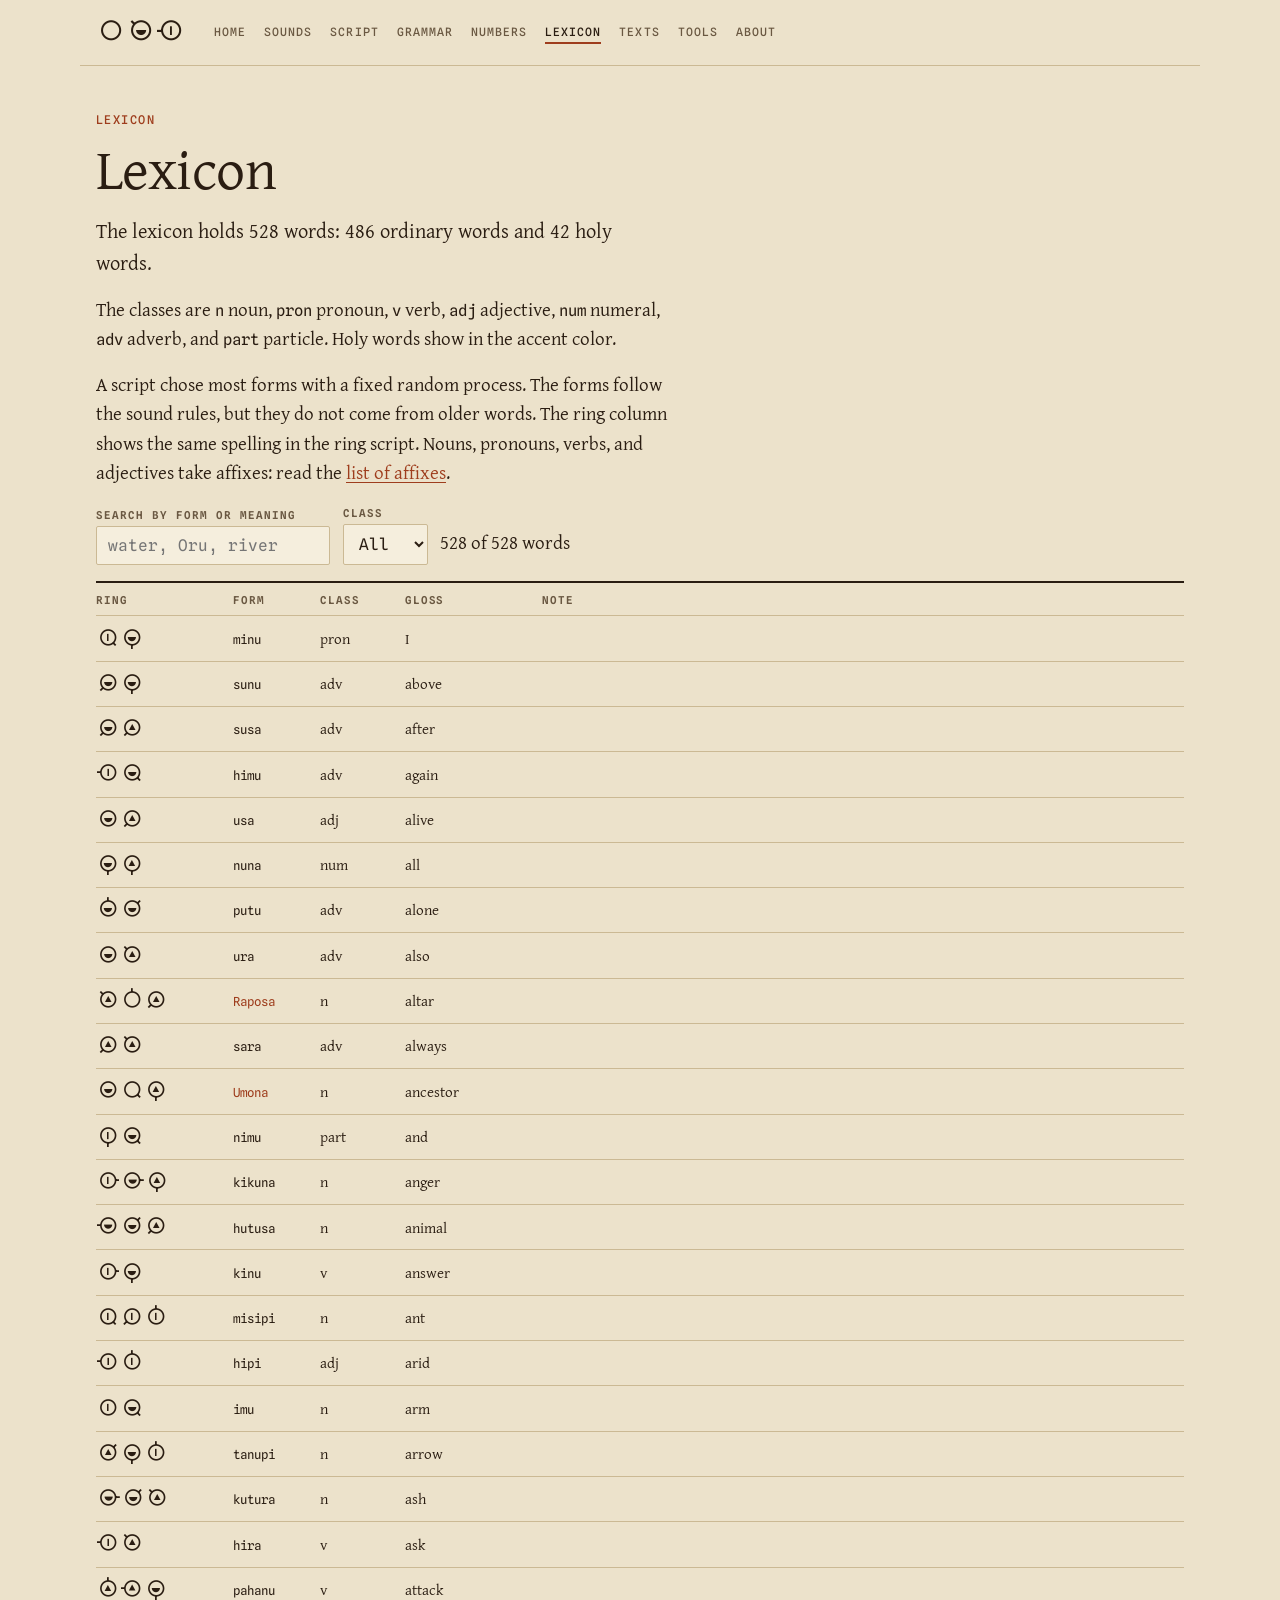
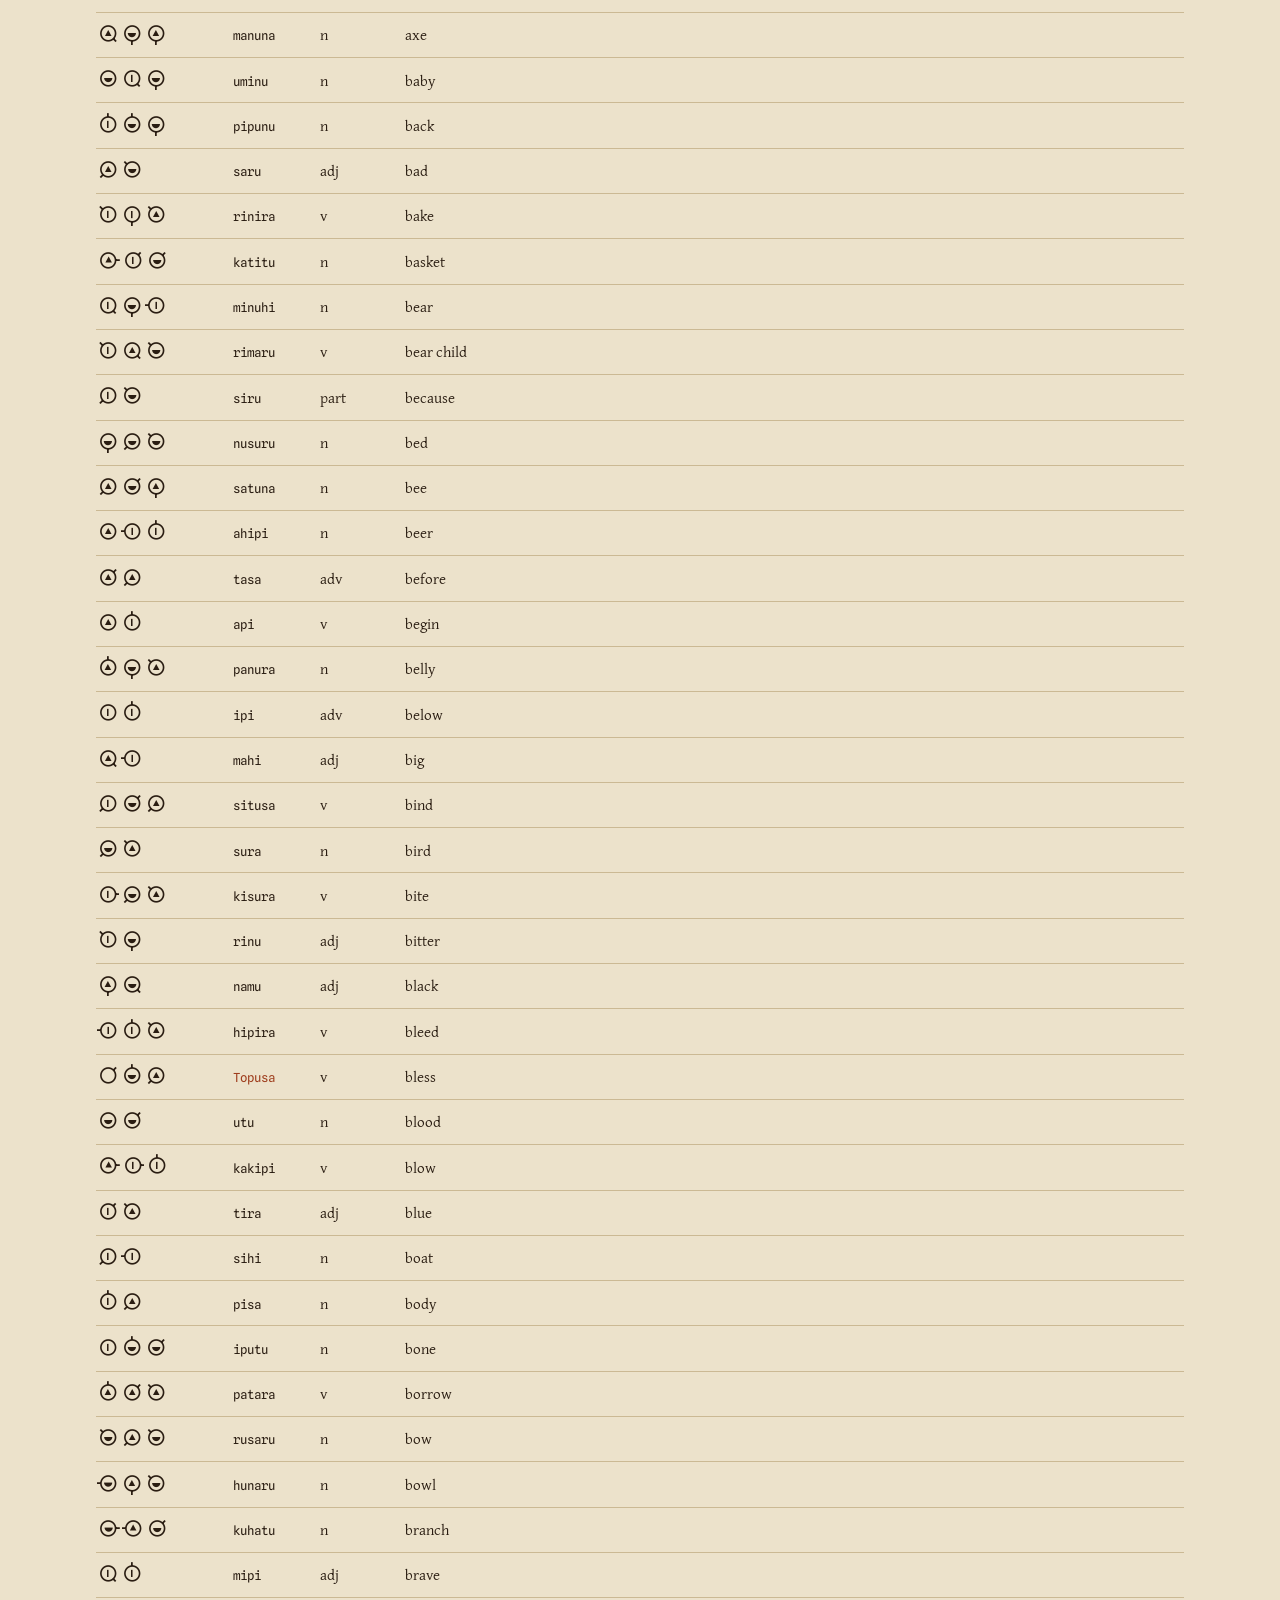
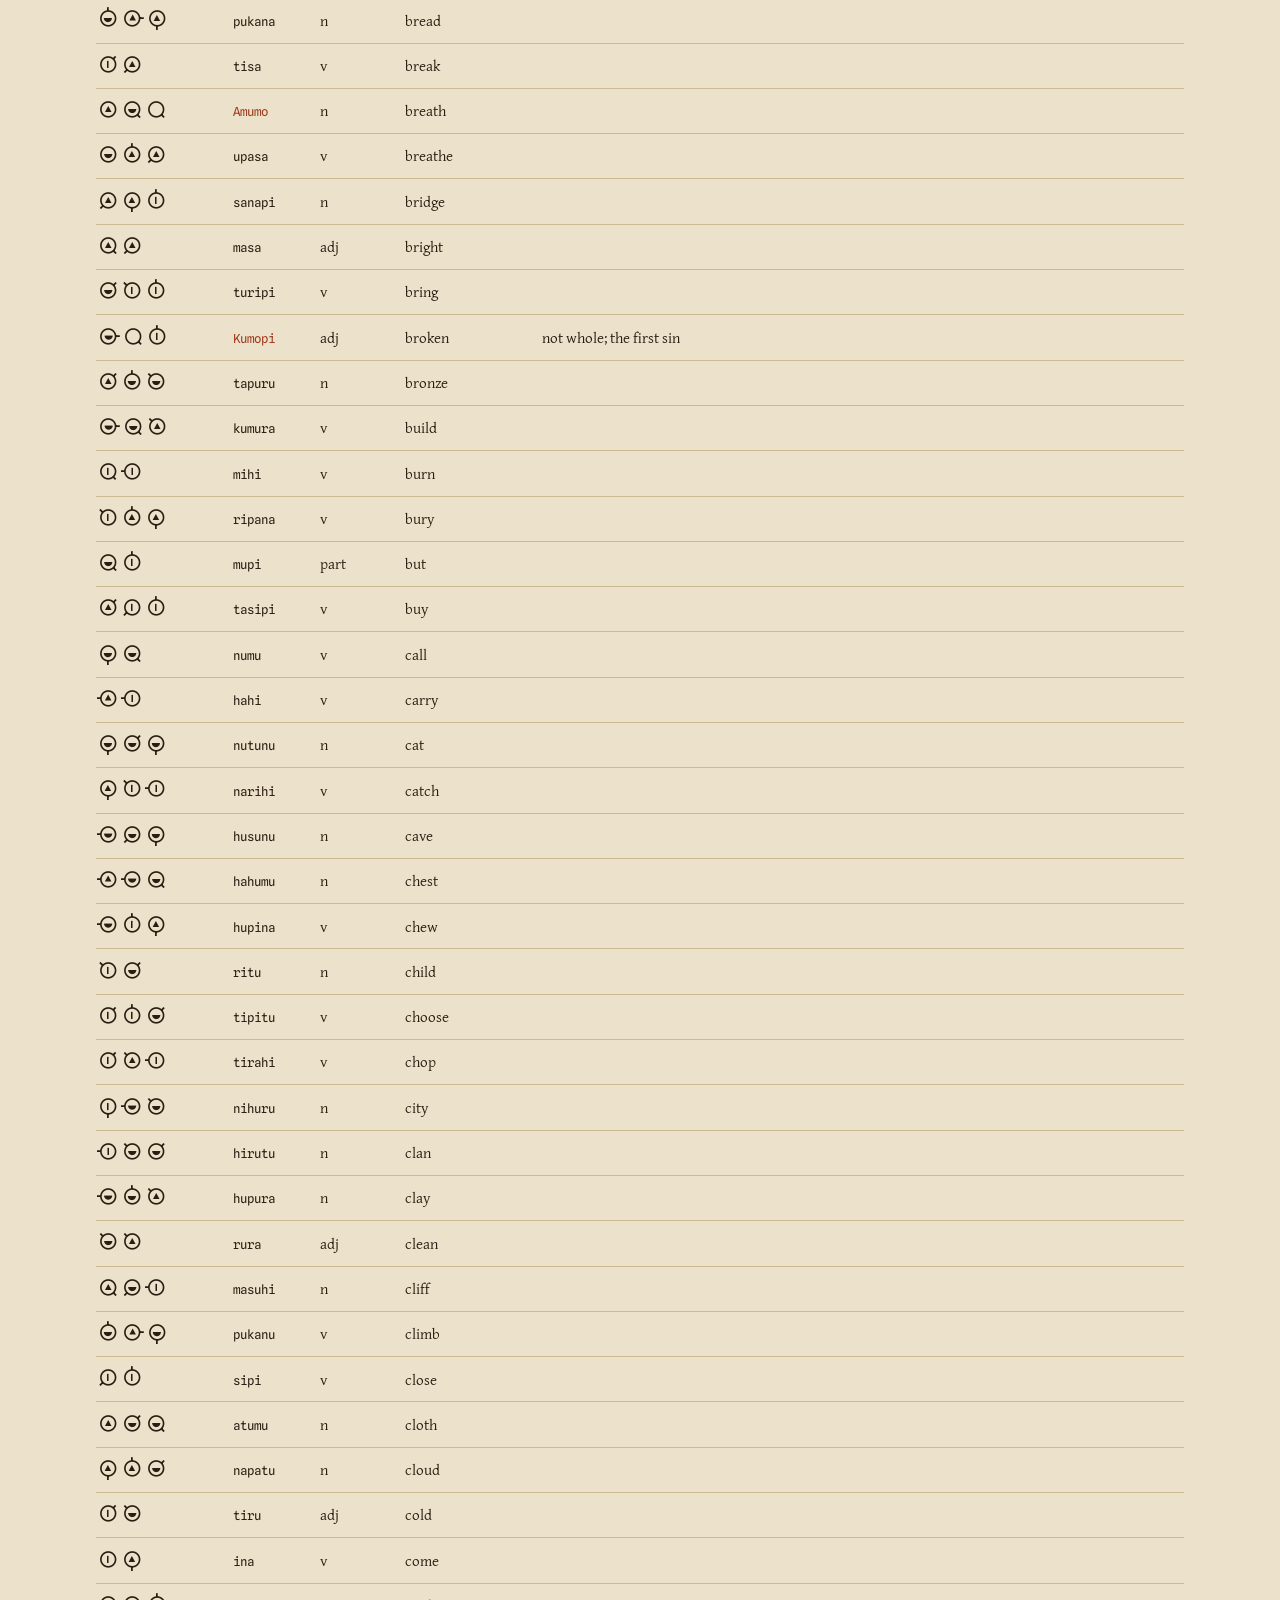
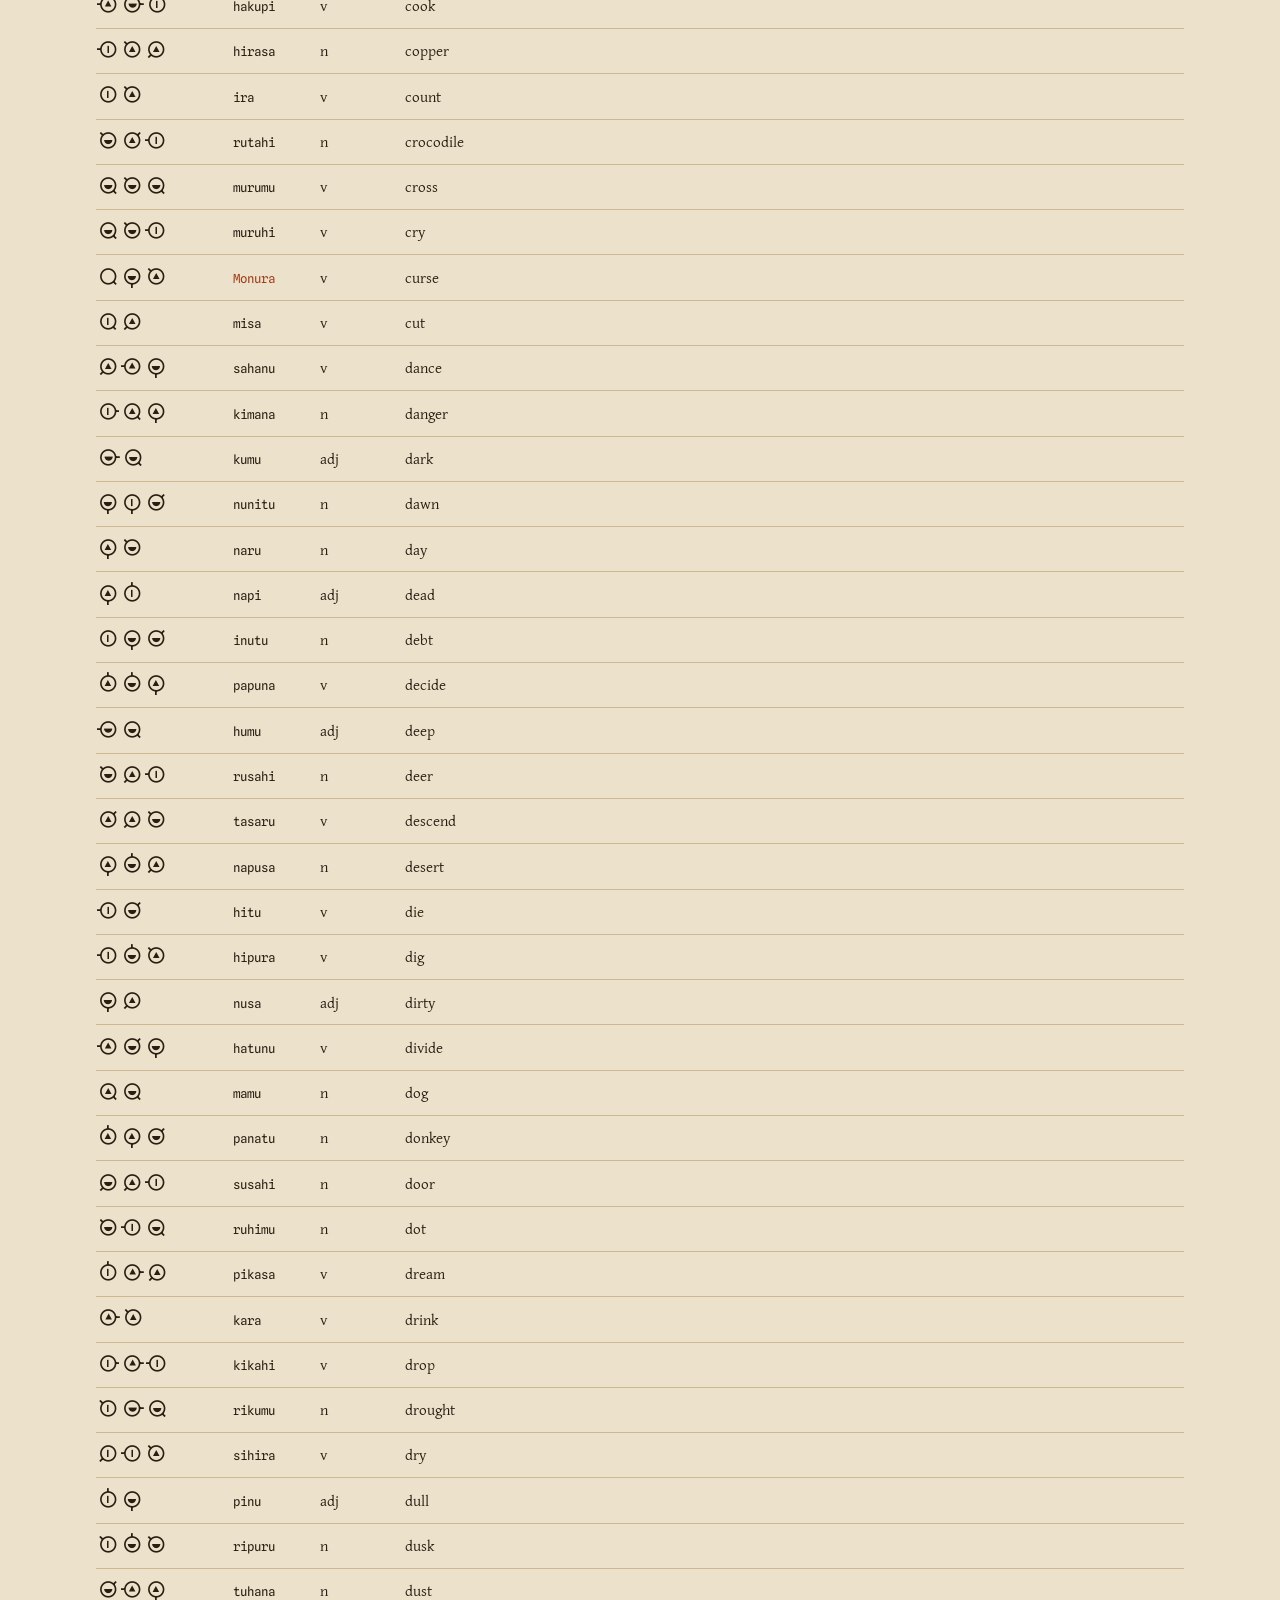
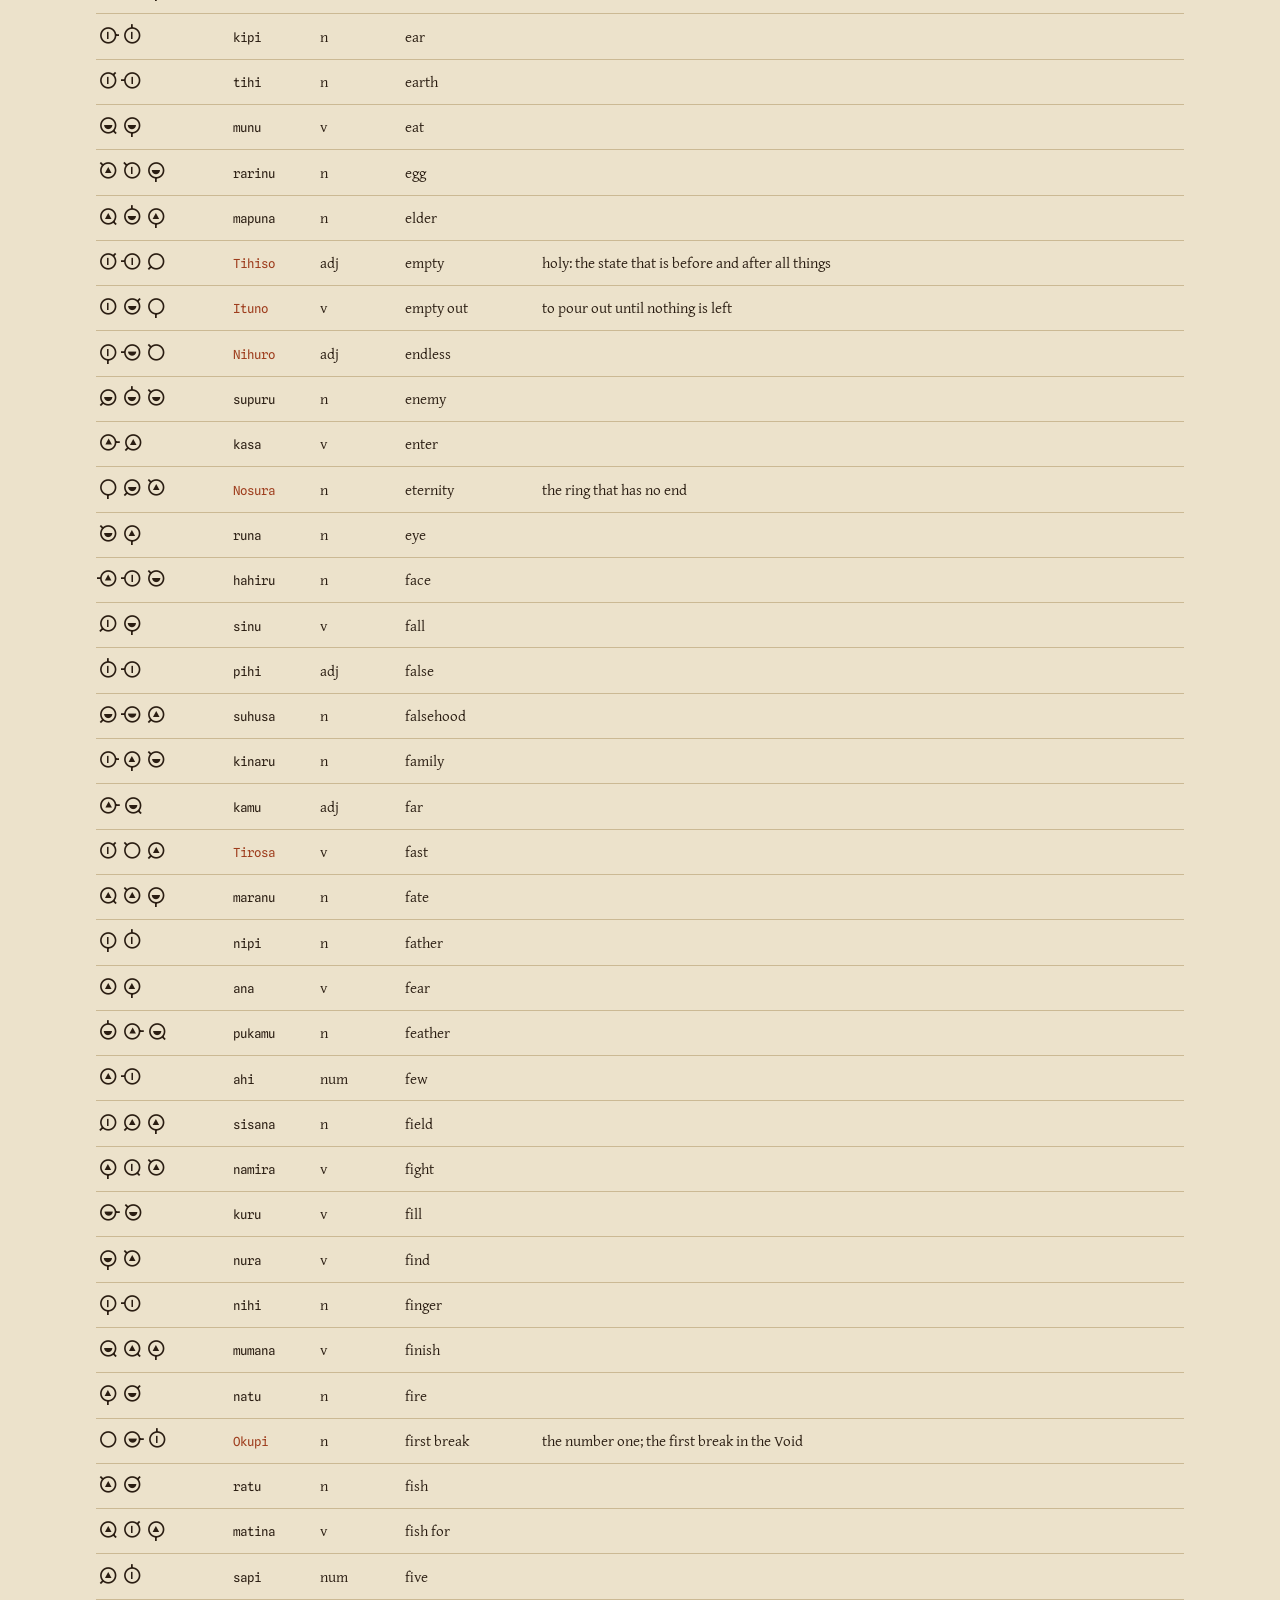
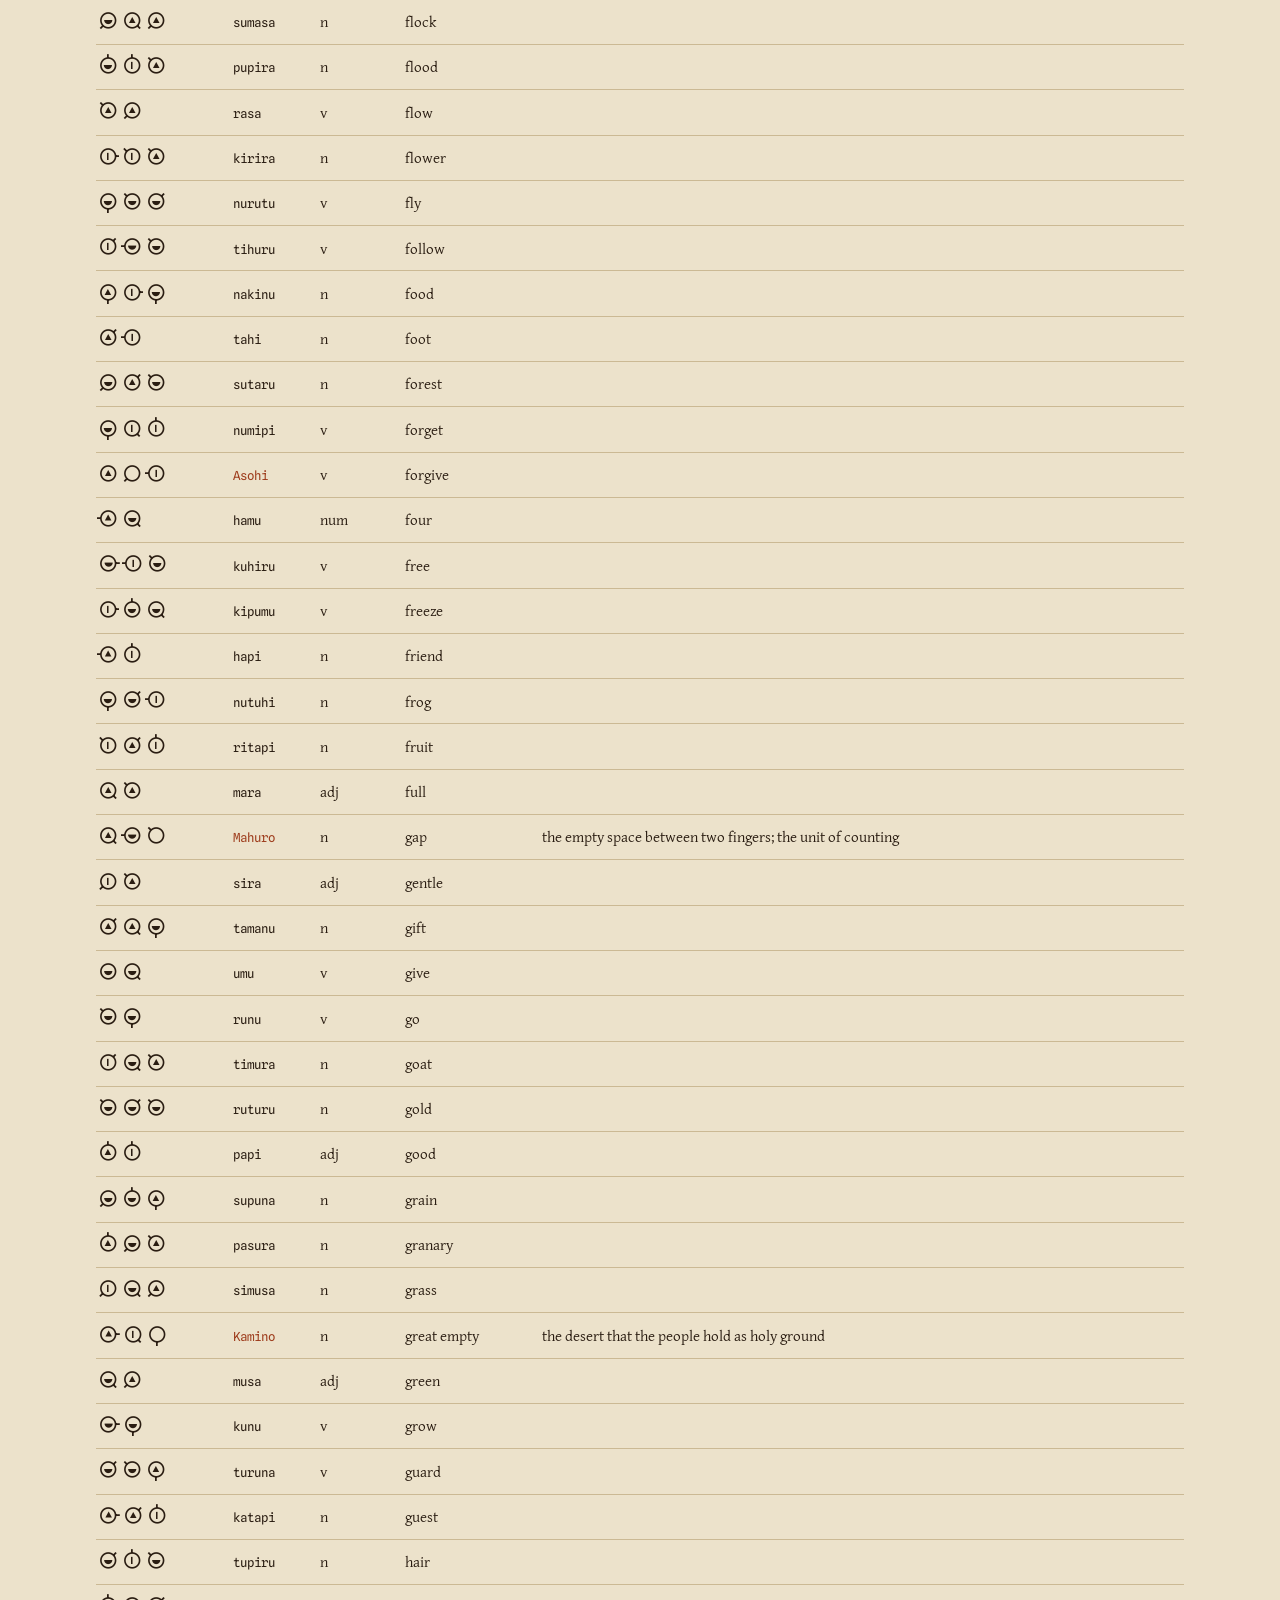
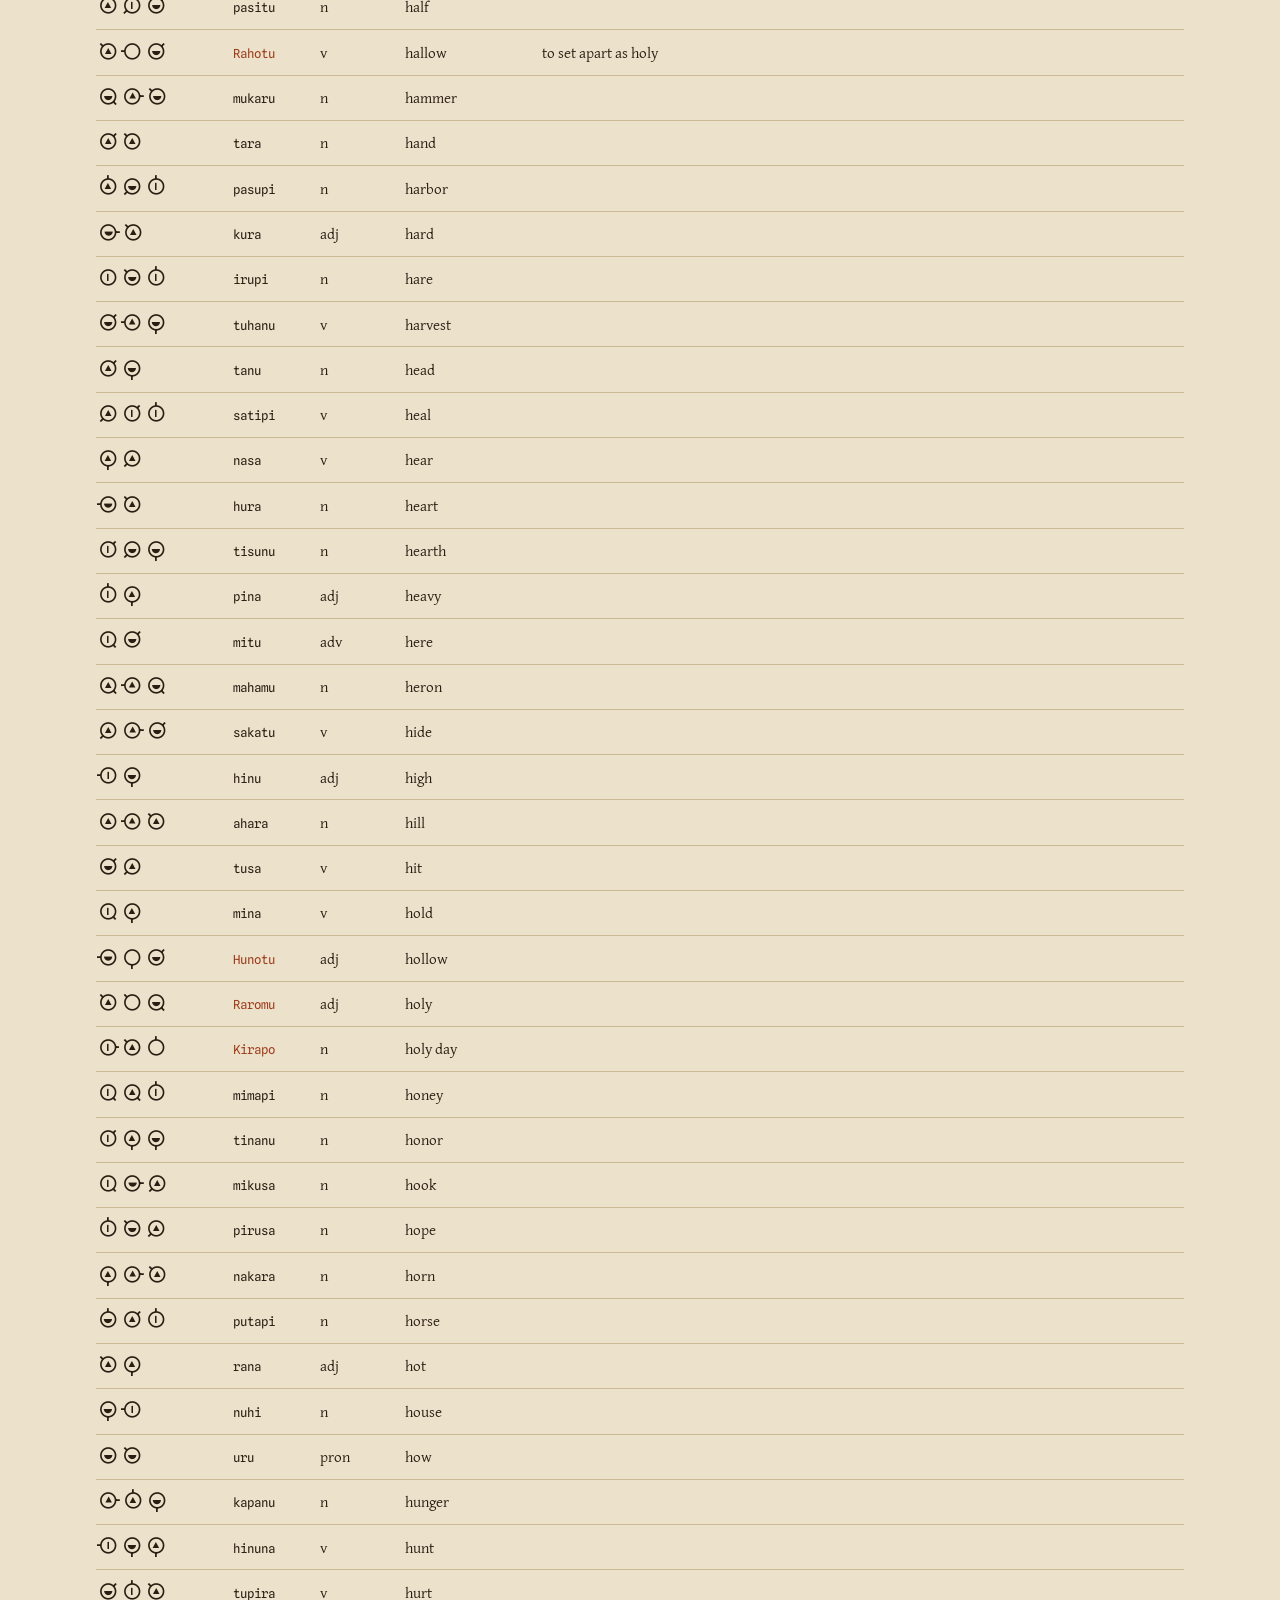
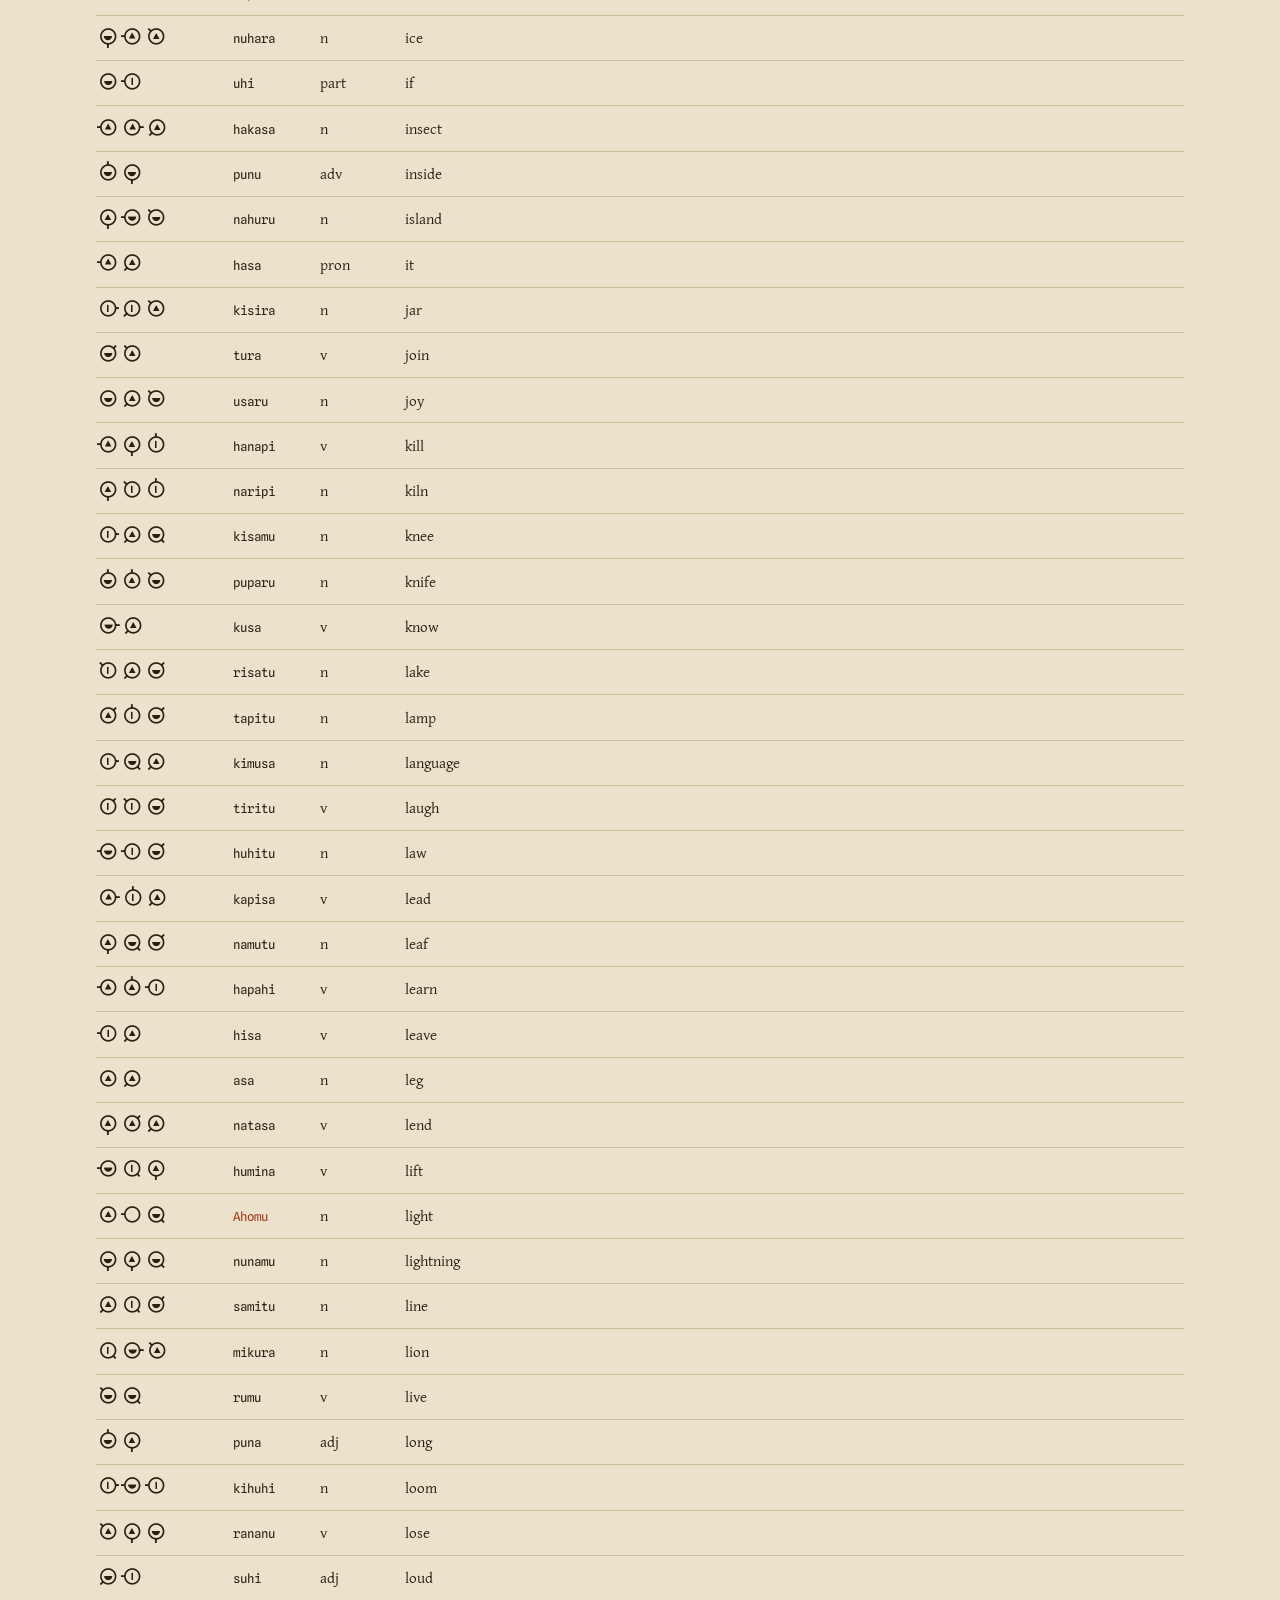
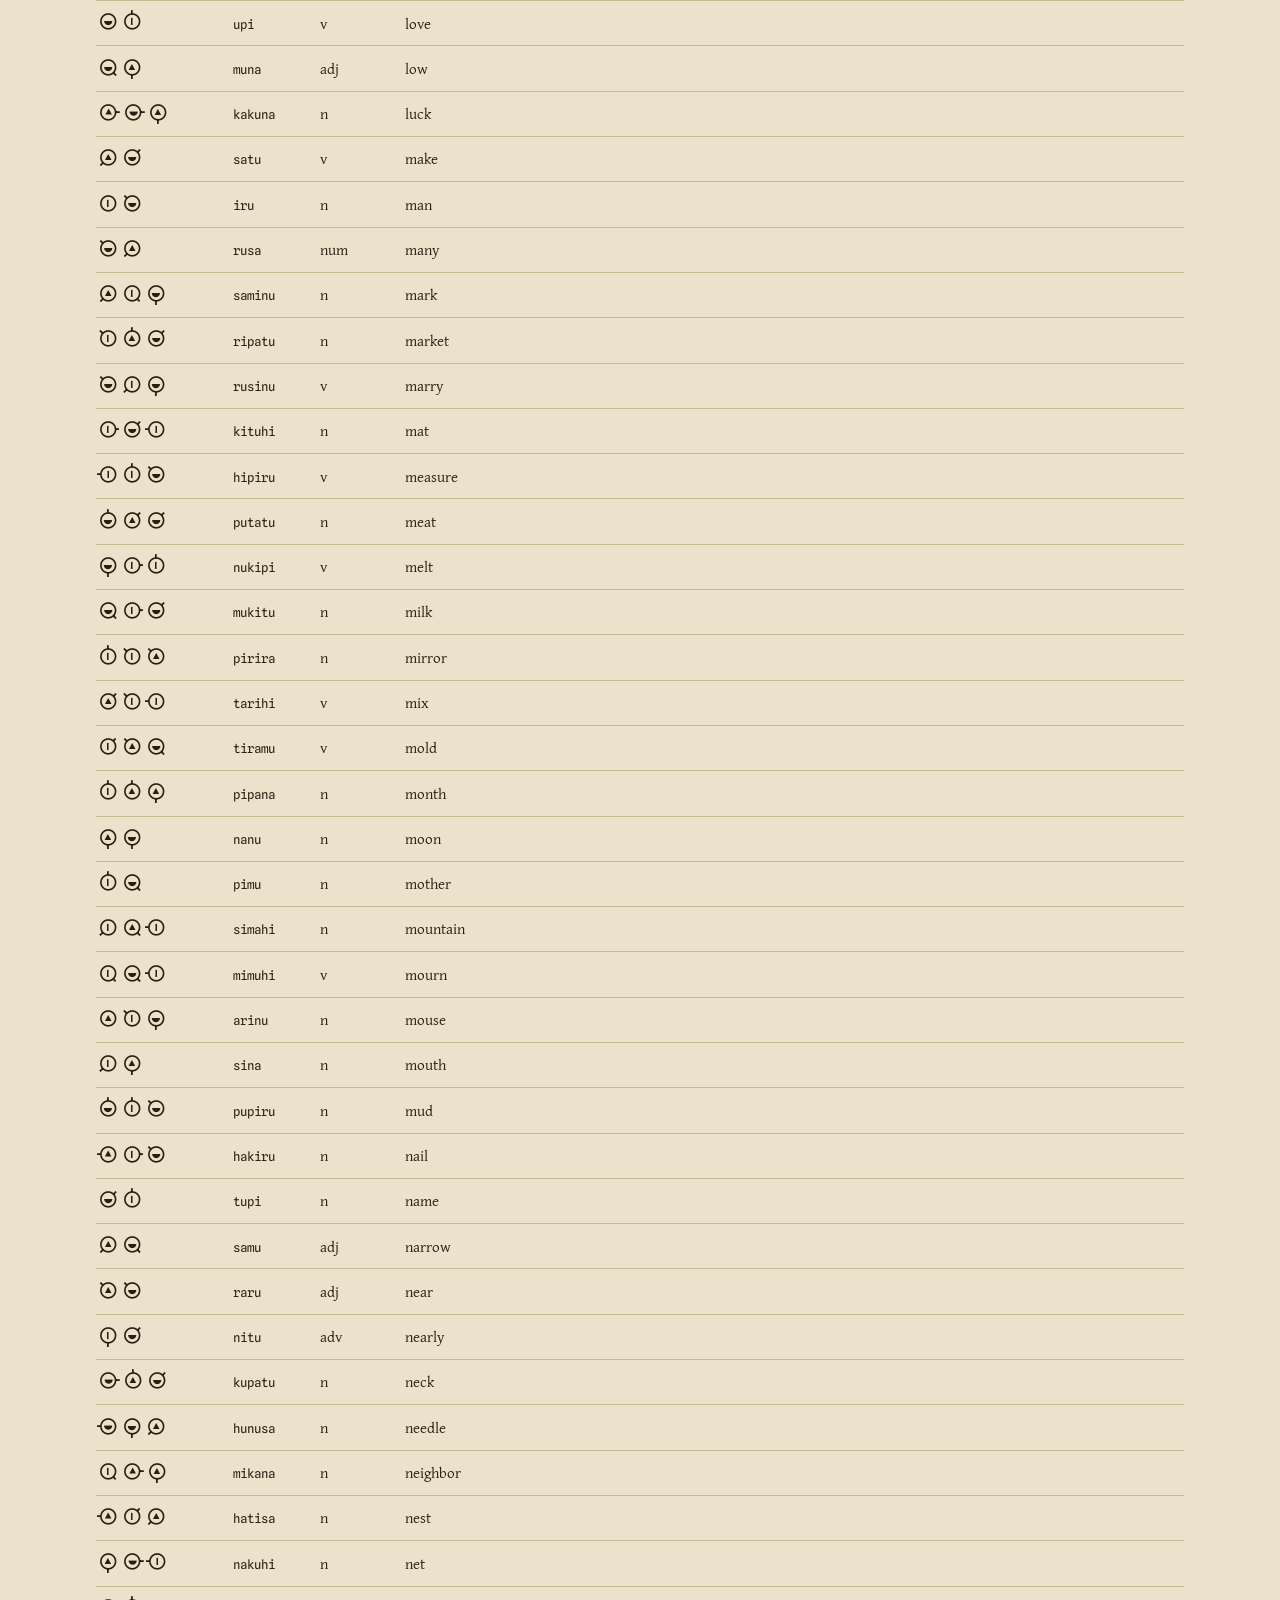
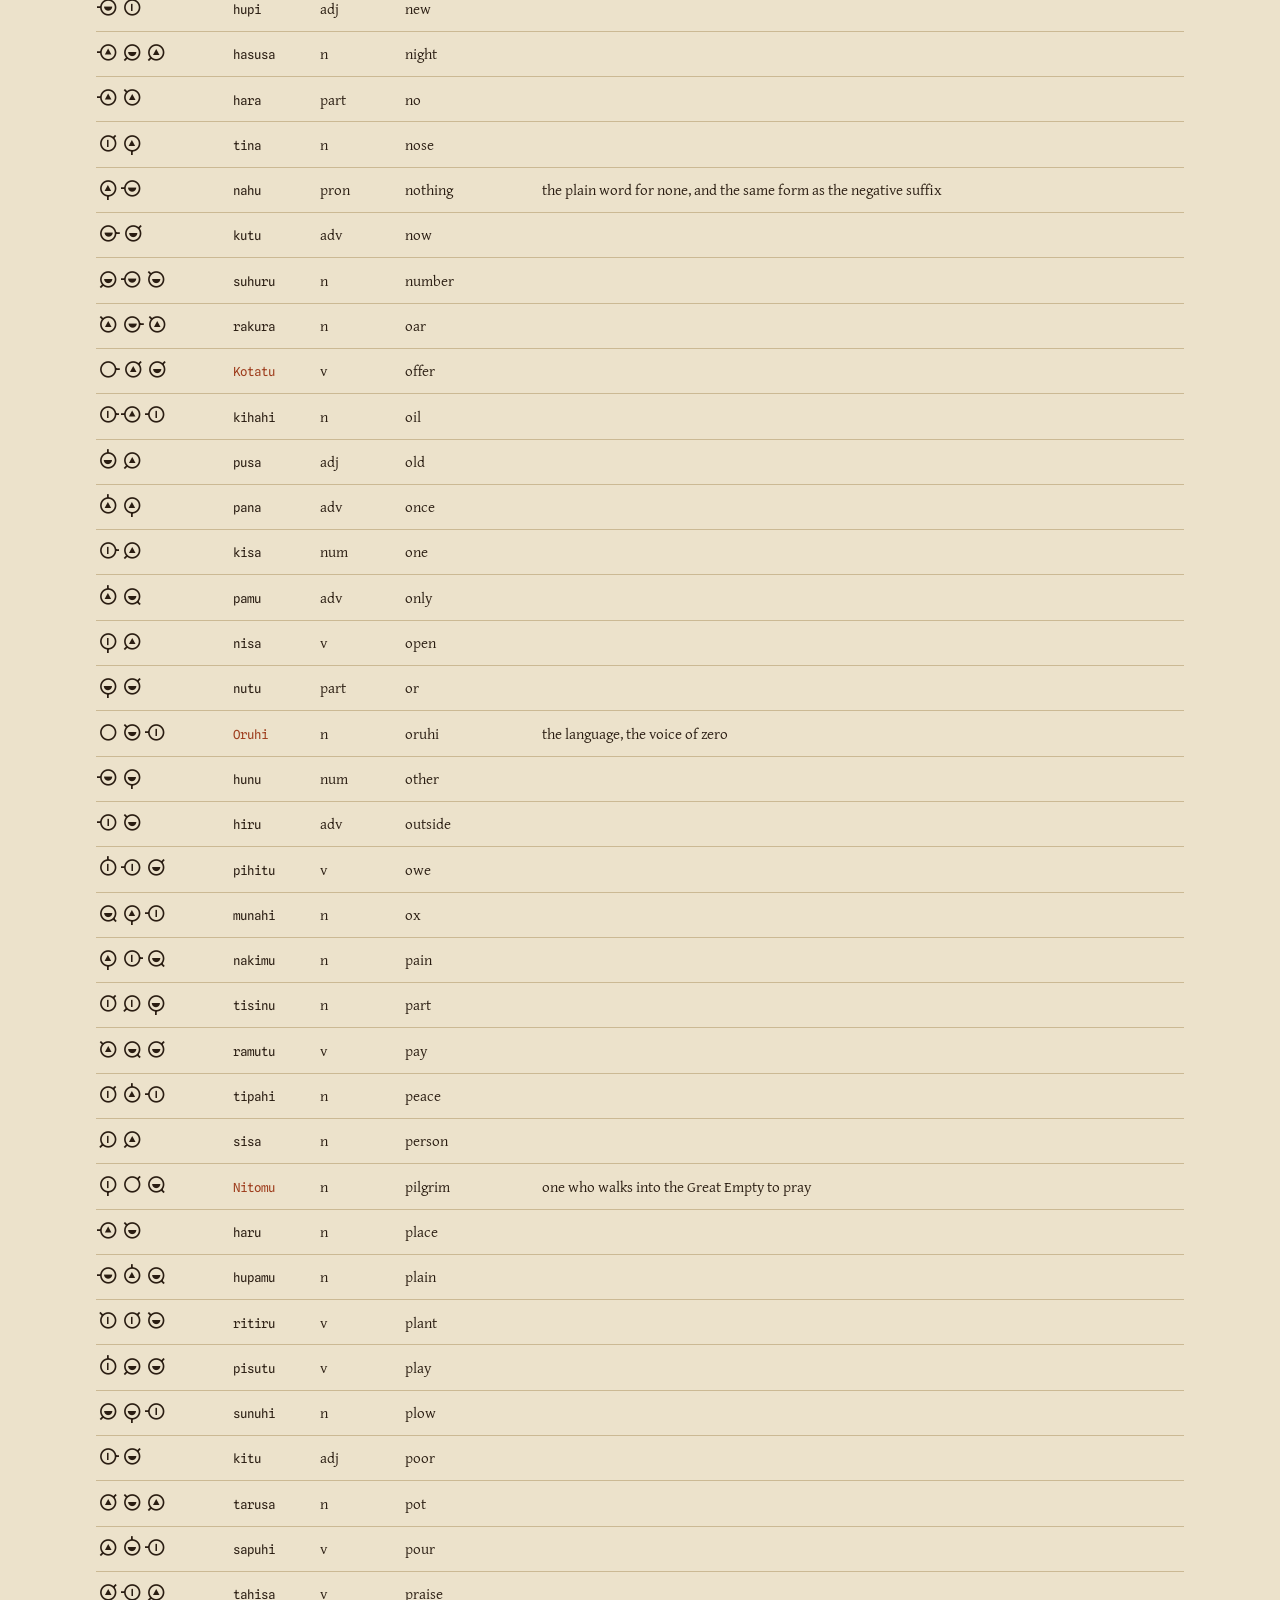
==== commit dfa3f747: "Correct five claims on the site pages Only nouns, pronouns, verbs, and adjectives take affixes. The " ====
--- a/docs/lexicon.html
+++ b/docs/lexicon.html
@@ -19,7 +19,7 @@
   <h1>Lexicon</h1>
   <p class="lead">The lexicon holds <!--gen:count words-->528<!--/gen:count--> words: <!--gen:count ordinary-->486<!--/gen:count--> ordinary words and <!--gen:count holy-->42<!--/gen:count--> holy words.</p>
   <p>The classes are <code>n</code> noun, <code>pron</code> pronoun, <code>v</code> verb, <code>adj</code> adjective, <code>num</code> numeral, <code>adv</code> adverb, and <code>part</code> particle. Holy words show in the accent color.</p>
-  <p>A script chose most forms with a fixed random process. The forms follow the sound rules, but they do not come from older words. The ring column shows the same spelling in the ring script. Any word can take affixes: read the <a href="grammar.html#affixes">list of affixes</a>.</p>
+  <p>A script chose most forms with a fixed random process. The forms follow the sound rules, but they do not come from older words. The ring column shows the same spelling in the ring script. Nouns, pronouns, verbs, and adjectives take affixes: read the <a href="grammar.html#affixes">list of affixes</a>.</p>
 
   <div class="controls">
     <div><label for="lex-q">Search by form or meaning</label><input id="lex-q" type="search" autocomplete="off" placeholder="water, Oru, river"></div>
